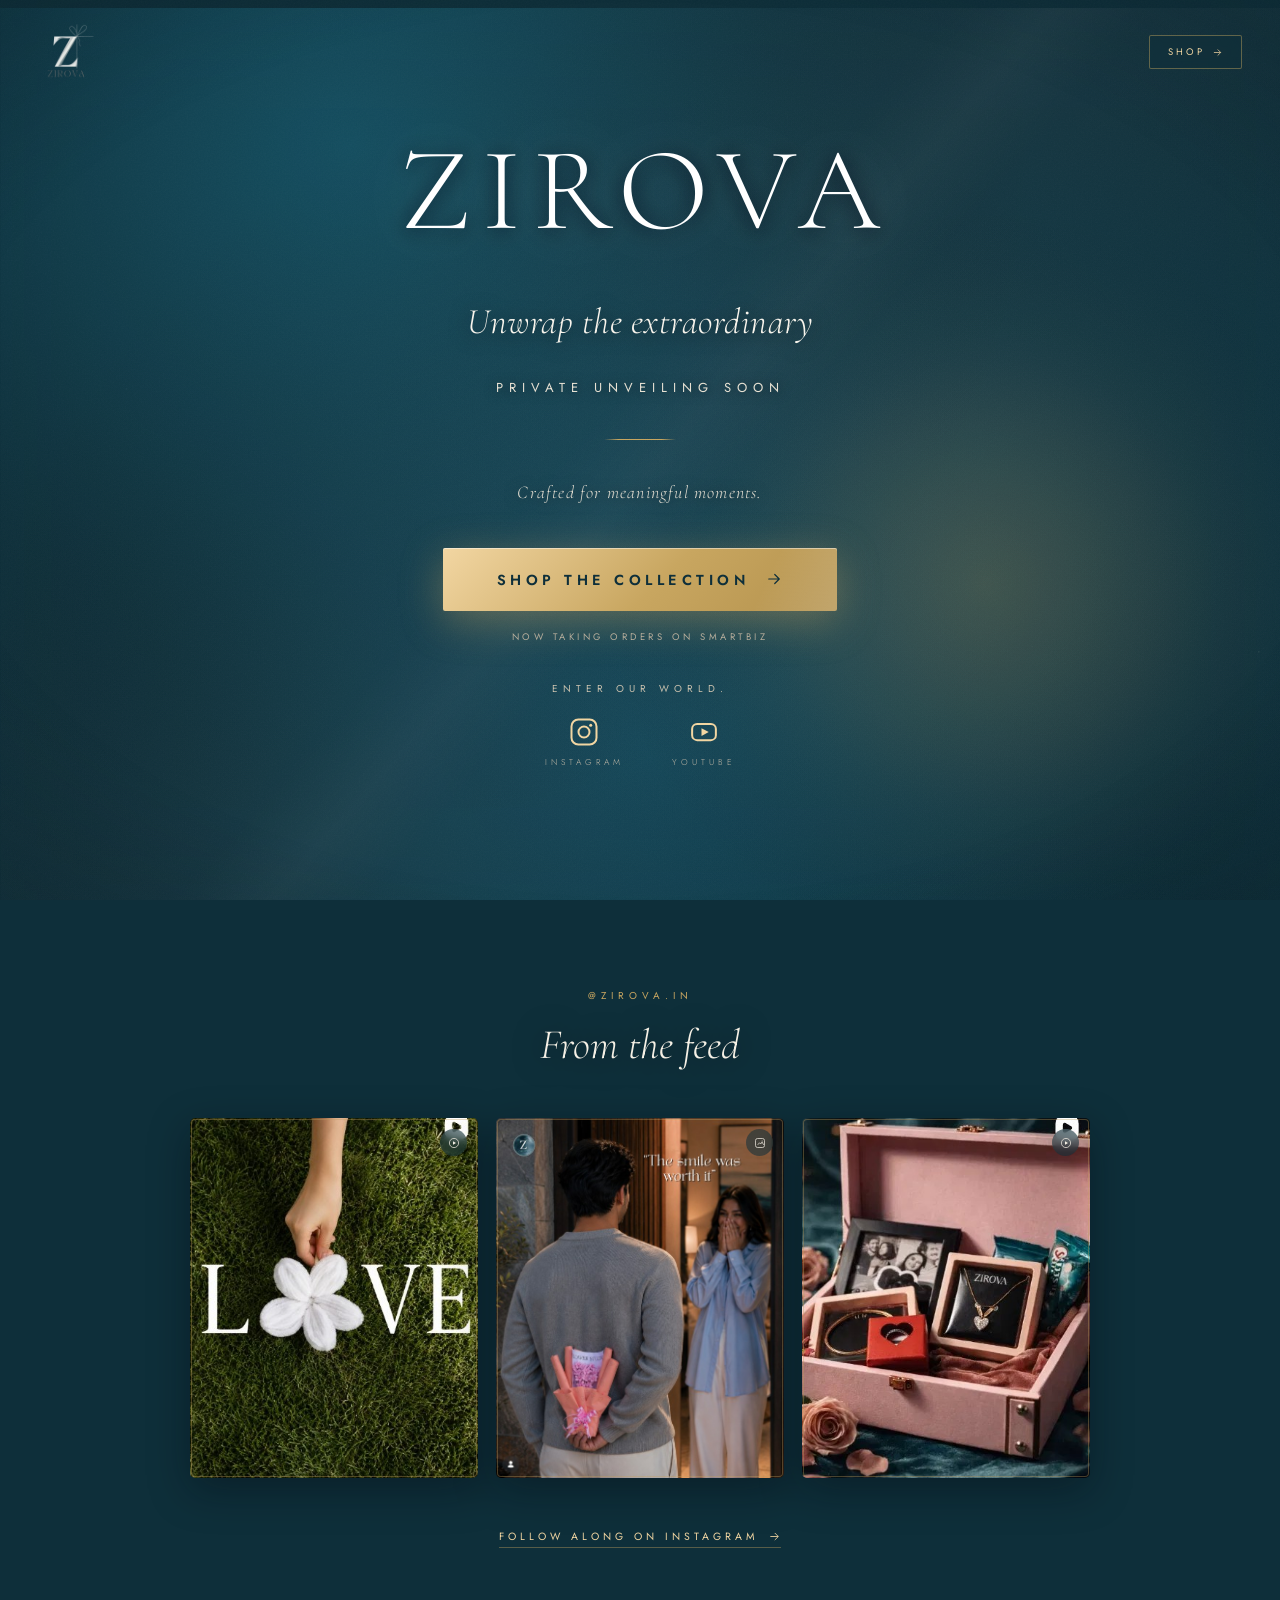
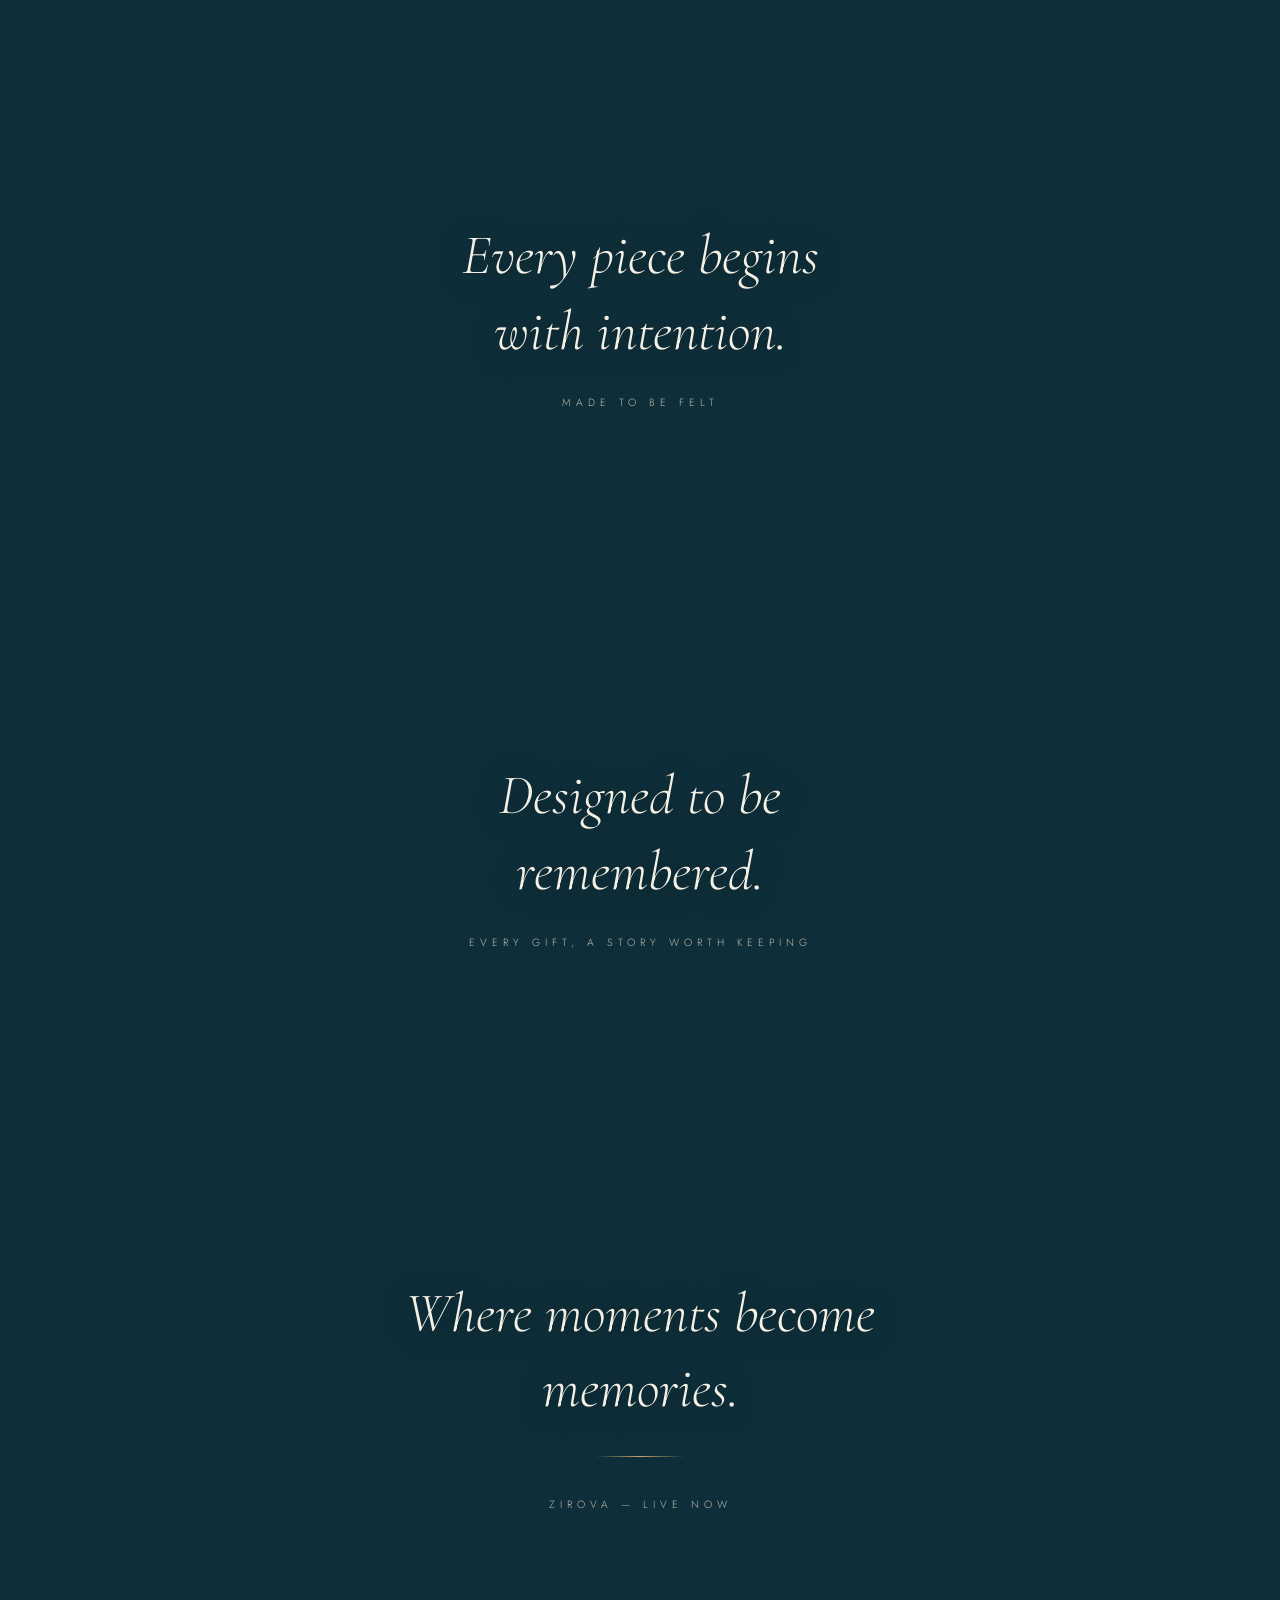
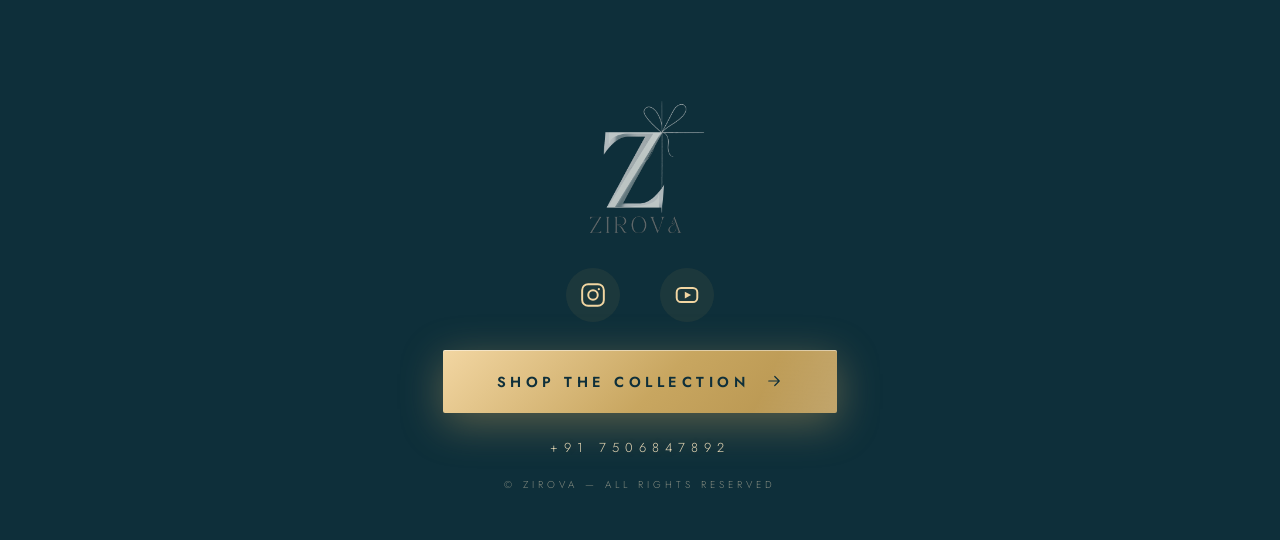
==== index.html @ 10b37bd7 "Update font links and shop CTA styles" ====
<!-- For the one who believed first. -->
<!DOCTYPE html>
<html lang="en">
<head>
  <meta charset="UTF-8"/>
  <meta name="viewport" content="width=device-width, initial-scale=1.0"/>
  <title>ZIROVA — Unwrap the extraordinary</title>
  <meta name="description" content="Private unveiling soon. Crafted for meaningful moments."/>

  <!-- SEO + Social Preview -->
  <meta property="og:title" content="ZIROVA — Unwrap the extraordinary">
  <meta property="og:description" content="Private unveiling soon. Crafted for meaningful moments.">
  <meta property="og:type" content="website">
  <meta property="og:url" content="https://zirova.in">
  <meta property="og:image" content="https://zirova.in/preview.jpg">

  <!-- Canonical -->
  <link rel="canonical" href="https://zirova.in">

  <!-- Favicon -->
  <link rel="icon" type="image/png" href="/favicon.png?v=2">
  <link rel="shortcut icon" href="/favicon.png?v=2">

  <!-- Theme color -->
  <meta name="theme-color" content="#0E2F3A">
  <meta name="apple-mobile-web-app-capable" content="yes">
  <meta name="apple-mobile-web-app-status-bar-style" content="black-translucent">

  <!-- Font preload -->
  <link rel="preload" href="https://fonts.googleapis.com/css2?family=Cormorant+Garamond:ital,wght@0,300;0,400;1,300;1,400&family=Jost:wght@300;400;600&display=swap" as="style">

  <link rel="preconnect" href="https://fonts.googleapis.com"/>
  <link rel="preconnect" href="https://fonts.gstatic.com" crossorigin/>
  <link href="https://fonts.googleapis.com/css2?family=Cormorant+Garamond:ital,wght@0,300;0,400;1,300;1,400&family=Jost:wght@300;400;600&display=swap" rel="stylesheet"/>
  <link href="https://fonts.googleapis.com/css2?family=Playfair+Display:wght@400;500&display=swap" rel="stylesheet">
  <style>
    *, *::before, *::after { box-sizing:border-box; margin:0; padding:0; }

    html {
      background:#0E2F3A;
    }

    html, body {
      width:100%; min-height:100%; overflow-x:hidden;
      background:#0E2F3A;
    }

    body {
      font-family:'Jost',system-ui,sans-serif;
      font-weight:300; color:#F0EBE0;
      -webkit-font-smoothing:antialiased;
    }

    #stage {
      position:fixed; inset:0; width:100%; height:100%; z-index:0;
    }

    #grain {
      position:fixed; inset:0; z-index:1; pointer-events:none;
      background-image:url("data:image/svg+xml,%3Csvg xmlns='http://www.w3.org/2000/svg' width='200' height='200'%3E%3Cfilter id='f'%3E%3CfeTurbulence type='fractalNoise' baseFrequency='0.68' numOctaves='4' stitchTiles='stitch'/%3E%3CfeColorMatrix type='saturate' values='0'/%3E%3C/filter%3E%3Crect width='200' height='200' filter='url(%23f)' opacity='0.035'/%3E%3C/svg%3E");
      background-size:200px 200px;
    }

    #vig {
      position:fixed; inset:0; z-index:2; pointer-events:none;
      background:radial-gradient(
        ellipse 100% 90% at 50% 50%,
        transparent 55%,
        rgba(4,10,18,0.18) 80%,
        rgba(3,8,16,0.28) 100%
      );
    }

    #dust { position:fixed; inset:0; z-index:3; pointer-events:none; }

    #cglow {
      position:fixed; width:420px; height:420px; border-radius:50%;
      background:radial-gradient(circle,rgba(180,148,88,0.14) 0%,transparent 65%);
      transform:translate(-50%,-50%); pointer-events:none;
      z-index:4; opacity:0; transition:opacity 800ms ease; will-change:left,top;
    }

    #egg-glow  { position:fixed;inset:0;z-index:7;pointer-events:none;opacity:0;background:radial-gradient(ellipse 60% 46% at 50% 38%,rgba(198,162,96,0.38) 0%,transparent 65%);transition:opacity 400ms ease; }
    #egg-sweep { position:fixed;inset:0;z-index:8;pointer-events:none;opacity:0;background:linear-gradient(108deg,transparent 8%,rgba(198,162,96,0.06) 32%,rgba(198,162,96,0.22) 50%,rgba(198,162,96,0.06) 68%,transparent 92%);background-size:240% 100%;background-position:-120% 0; }
    @keyframes eggSweep{0%{background-position:-120% 0;opacity:1;}85%{opacity:1;}100%{background-position:220% 0;opacity:0;}}
    #egg-sweep.go{animation:eggSweep 1500ms cubic-bezier(0.22,1,0.36,1) forwards;}

    .page { position:relative; z-index:10; display:flex; flex-direction:column; }

    .hero {
      width:100%; height:100vh;
      display:flex; flex-direction:column;
      align-items:center; justify-content:center;
      text-align:center; padding:4rem 2.5rem;
      position:relative;
    }

    .fi { opacity:0; transform:translateY(14px); }
    .fl { opacity:0; transform:scaleX(0.06); transform-origin:center; }
    @keyframes fi { to { opacity:1; transform:translateY(0); } }
    @keyframes fl { to { opacity:1; transform:scaleX(1); } }
    .fi.go { animation:fi 1100ms cubic-bezier(0.22,1,0.36,1) forwards; }
    .fl.go { animation:fl  900ms cubic-bezier(0.22,1,0.36,1) forwards; }
    @media(prefers-reduced-motion:reduce){
      .fi,.fl{animation:none!important;opacity:1!important;transform:none!important;}
      #dust,#cglow{display:none;}
    }

    .wm {
      font-family:'Cormorant Garamond',Georgia,serif;
      font-weight:300;
      font-size:clamp(58px,14vw,118px);
      letter-spacing:12px; text-indent:12px;
      text-transform:uppercase;
      color:#FFFFFF;
      line-height:1;
      margin-bottom:2.8rem;
      cursor:default;
      display:inline-block;
      text-shadow:
        0 0 80px rgba(255,255,255,0.25),
        0 2px 20px rgba(5,14,26,0.80);
      transition:letter-spacing 800ms cubic-bezier(0.22,1,0.36,1),
                 text-indent    800ms cubic-bezier(0.22,1,0.36,1),
                 text-shadow    800ms ease,
                 filter         800ms ease;
    }
    .wm:hover {
      letter-spacing:18px; text-indent:18px;
      text-shadow:
        0 0 100px rgba(198,162,96,0.35),
        0 0 50px rgba(255,255,255,0.20),
        0 2px 20px rgba(5,14,26,0.80);
      filter: drop-shadow(0 0 25px rgba(198,162,96,0.4));
    }
    .wm.egg {
      letter-spacing:24px!important; text-indent:24px!important;
      text-shadow:0 0 140px rgba(198,162,96,0.60),0 2px 20px rgba(5,14,26,0.80)!important;
    }

    .tagline {
      font-family:'Cormorant Garamond',Georgia,serif;
      font-weight:300; font-style:italic;
      font-size:clamp(22px,5.2vw,36px);
      color:#F8F4EC;
      text-shadow:0 2px 20px rgba(5,14,26,0.75);
      letter-spacing:0.5px; line-height:1.5;
      margin-bottom:1.8rem;
    }

    .status {
      font-family:'Jost',system-ui,sans-serif;
      font-size:clamp(10px,2vw,13px); font-weight:400;
      letter-spacing:6px; text-transform:uppercase;
      color:#E8E2D4;
      text-shadow:0 1px 12px rgba(5,14,26,0.70);
      margin-bottom:2.6rem;
    }

    .divider {
      width:72px; height:1px; border:none;
      background:linear-gradient(to right,transparent,#C8A660 20%,#C8A660 80%,transparent);
      margin:0 auto 2.6rem;
    }

    .hcopy {
      font-family:'Cormorant Garamond',Georgia,serif;
      font-style:italic; font-weight:300;
      font-size:clamp(15px,2.4vw,18px);
      color:#E2DDD1;
      text-shadow:0 1px 14px rgba(5,14,26,0.65);
      letter-spacing:1.2px; margin-bottom:2.8rem;
    }

    /* ===== SHOP CTA ===== */
    .shop-cta {
      position:relative;
      display:inline-flex;
      align-items:center;
      gap:16px;
      padding:21px 54px;
      margin-bottom:1.2rem;
      font-family:'Jost',system-ui,sans-serif;
      font-size:14.5px; font-weight:600;
      letter-spacing:4.5px; text-transform:uppercase;
      color:#0E2F3A;
      background:linear-gradient(135deg,#F2D6A2 0%,#C8A660 55%,#B4924D 100%);
      border-radius:2px;
      text-decoration:none;
      overflow:hidden;
      box-shadow:0 10px 42px rgba(198,162,96,0.42), 0 1px 0 rgba(255,255,255,0.45) inset;
      transition:transform 400ms cubic-bezier(0.22,1,0.36,1), box-shadow 400ms ease;
    }
    .shop-cta::before {
      content:'';
      position:absolute; inset:0;
      background:linear-gradient(115deg,transparent 20%,rgba(255,255,255,0.55) 50%,transparent 80%);
      background-size:220% 100%;
      background-position:150% 0;
      transition:background-position 900ms ease;
    }
    .shop-cta:hover {
      transform:translateY(-3px);
      box-shadow:0 14px 55px rgba(198,162,96,0.58), 0 1px 0 rgba(255,255,255,0.5) inset;
    }
    .shop-cta:hover::before { background-position:-50% 0; }
    .shop-cta:focus-visible { outline:1px solid #F2D6A2; outline-offset:6px; }
    .shop-cta span { position:relative; z-index:1; }
    .shop-cta svg { position:relative; z-index:1; width:18px; height:18px; }

    .shop-sub {
      font-family:'Jost',system-ui,sans-serif;
      font-size:9.5px; font-weight:400;
      letter-spacing:3.5px; text-transform:uppercase;
      color:#B7AE9C;
      margin-bottom:2.3rem;
    }

    .soc-wrap { display:flex; flex-direction:column; align-items:center; gap:1.3rem; }
    .soc-lbl  { font-family:'Jost',system-ui,sans-serif; font-size:10px; font-weight:400; letter-spacing:5px; text-transform:uppercase; color:#C8C0AE; }
    .soc-row  { display:flex; gap:3rem; align-items:center; }

    .soc-a {
      display:flex;
      flex-direction:column;
      align-items:center;
      gap:9px;
      color:#F2D6A2;
      text-decoration:none;
      opacity:1;
      transition:opacity 350ms ease,filter 350ms ease,transform 350ms cubic-bezier(0.22,1,0.36,1);
    }

    .soc-a svg {
      width:30px;
      height:30px;
      stroke-width:1.6;
    }

    .soc-a:hover {
      filter:drop-shadow(0 0 18px rgba(198,162,96,0.65));
      transform:translateY(-3px);
    }

    .soc-a:focus-visible { outline:1px solid rgba(200,166,96,0.60); outline-offset:8px; }
    .soc-n { font-family:'Jost',system-ui,sans-serif; font-size:8.5px; font-weight:300; letter-spacing:4px; text-transform:uppercase; color:#BDB6A6; }

    .cue { position:absolute; bottom:2rem; left:50%; transform:translateX(-50%); display:flex; flex-direction:column; align-items:center; gap:9px; opacity:0; transition:opacity 700ms ease; pointer-events:none; }
    .cue.show { opacity:1; }
    .cue-lbl  { font-family:'Jost',system-ui,sans-serif; font-size:10px; font-weight:400; letter-spacing:5px; text-transform:uppercase; color:#C8A660; }
    .cue-line { width:1px; height:36px; background:linear-gradient(to bottom,#C8A660,transparent); }
    .cue-arr  { opacity:0.9; }
    @keyframes lP{0%,100%{opacity:0.4;transform:scaleY(0.75);}50%{opacity:1;transform:scaleY(1);}}
    @keyframes aB{0%,100%{transform:translateY(0);opacity:0.6;}50%{transform:translateY(5px);opacity:1;}}
    .cue.show .cue-line{animation:lP 2.2s ease-in-out infinite;}
    .cue.show .cue-arr {animation:aB 1.9s ease-in-out infinite;}

    .sect { width:100%; min-height:60vh; display:flex; align-items:center; justify-content:center; padding:5rem 2.5rem; text-align:center; background:transparent; }
    .sect-in { max-width:580px; width:100%; }
    .sr { opacity:0; transform:translateY(22px); transition:opacity 1100ms cubic-bezier(0.22,1,0.36,1),transform 1100ms cubic-bezier(0.22,1,0.36,1); }
    .sr.on { opacity:1; transform:translateY(0); }
    @media(prefers-reduced-motion:reduce){.sr{opacity:1!important;transform:none!important;transition:none!important;}}

    .sh {
      font-family:'Cormorant Garamond',Georgia,serif;
      font-weight:300; font-style:italic;
      font-size:clamp(30px,6vw,56px);
      color:#F5F0E5;
      text-shadow:0 2px 30px rgba(5,14,26,0.70);
      line-height:1.35;
    }
    .ss { margin-top:1.6rem; font-family:'Jost',system-ui,sans-serif; font-size:10.5px; font-weight:300; letter-spacing:5px; text-transform:uppercase; color:#C2BAA8; }
    .sg { display:block; width:0; height:1px; background:linear-gradient(to right,transparent,#C8A660,transparent); margin:1.8rem auto 0; transition:width 1300ms cubic-bezier(0.22,1,0.36,1) 200ms; }
    .sr.on .sg { width:90px; }

    /* ===== FROM THE FEED ===== */
    .feed-sect { width:100%; padding:5.5rem 2rem 6rem; text-align:center; }
    .feed-eyebrow { font-family:'Jost',system-ui,sans-serif; font-size:10px; font-weight:400; letter-spacing:5px; text-transform:uppercase; color:#C8A660; margin-bottom:1rem; }
    .feed-h { font-family:'Cormorant Garamond',Georgia,serif; font-weight:300; font-style:italic; font-size:clamp(26px,4.6vw,42px); color:#F5F0E5; text-shadow:0 2px 30px rgba(5,14,26,0.70); margin-bottom:3rem; }

    .feed-grid {
      display:grid;
      grid-template-columns:repeat(3,1fr);
      gap:18px;
      max-width:900px;
      margin:0 auto 2.8rem;
    }
    .feed-card {
      position:relative;
      aspect-ratio:4/5;
      border-radius:5px;
      overflow:hidden;
      text-decoration:none;
      display:block;
      box-shadow:0 12px 40px rgba(4,10,18,0.40);
      transition:transform 450ms cubic-bezier(0.22,1,0.36,1), box-shadow 450ms ease;
    }
    .feed-card:hover { transform:translateY(-6px); box-shadow:0 18px 55px rgba(4,10,18,0.55); }
    .feed-card:focus-visible { outline:1px solid rgba(200,166,96,0.7); outline-offset:5px; }

    .feed-card img {
      position:absolute; inset:0;
      width:100%; height:100%;
      object-fit:cover;
      display:block;
      transition:transform 600ms cubic-bezier(0.22,1,0.36,1);
    }
    .feed-card:hover img { transform:scale(1.045); }

    .feed-card::before {
      content:'';
      position:absolute; inset:0;
      border:1px solid rgba(198,162,96,0);
      border-radius:5px;
      box-shadow:inset 0 0 0 1px rgba(198,162,96,0.35);
      pointer-events:none;
      z-index:2;
    }

    .feed-badge {
      position:absolute; top:11px; right:11px;
      width:27px; height:27px;
      display:flex; align-items:center; justify-content:center;
      background:rgba(14,47,58,0.55);
      backdrop-filter:blur(4px);
      border-radius:50%;
      color:#F5F0E5;
      z-index:2;
    }
    .feed-badge svg { width:12px; height:12px; }

    @media(max-width:640px){
      .feed-grid{ grid-template-columns:repeat(3,1fr); gap:9px; }
      .feed-badge{ width:20px; height:20px; top:7px; right:7px; }
      .feed-badge svg{ width:9px; height:9px; }
    }
    .feed-follow {
      display:inline-flex; align-items:center; gap:9px;
      font-family:'Jost',system-ui,sans-serif;
      font-size:10.5px; font-weight:400; letter-spacing:4px; text-transform:uppercase;
      color:#F2D6A2; text-decoration:none;
      padding-bottom:3px;
      border-bottom:1px solid rgba(198,162,96,0.4);
      transition:color 350ms ease, border-color 350ms ease;
    }
    .feed-follow:hover { color:#FFFFFF; border-color:#C8A660; }
    .feed-follow svg { width:13px; height:13px; }

    .bottom-social {
      display:flex;
      justify-content:center;
      gap:40px;
      margin-bottom:28px;
    }

    .bottom-social a {
      display:flex;
      align-items:center;
      justify-content:center;
      width:54px;
      height:54px;
      border-radius:50%;
      background:rgba(198,162,96,0.08);
      color:#F2D6A2;
      transition:all 400ms cubic-bezier(0.22,1,0.36,1);
    }

    .bottom-social svg {
      width:26px;
      height:26px;
      stroke:currentColor;
      stroke-width:1.8;
      fill:none;
    }

    .bottom-social a:hover {
      transform:translateY(-6px) scale(1.08);
      background:rgba(198,162,96,0.18);
      box-shadow:
        0 0 30px rgba(198,162,96,0.45),
        0 0 60px rgba(198,162,96,0.25);
    }

    .contact {
      font-family:'Jost',system-ui,sans-serif;
      font-size:13px;
      letter-spacing:6px;
      text-transform:uppercase;
      color:#F5E3BC;
      margin-bottom:20px;
      opacity:0.95;
      text-shadow:
        0 0 18px rgba(198,162,96,0.35);
    }

    .foot p:last-child {
      font-size:10px;
      letter-spacing:4px;
      text-transform:uppercase;
      color:rgba(230,215,185,0.55);
    }

    .foot {
      position:relative;
      z-index:10;
      text-align:center;
      padding:2rem 2rem 3rem;
    }

    /* ===== NAVBAR ===== */
    .navbar {
      position:fixed;
      top:0; left:0; right:0;
      z-index:20;
      display:flex;
      align-items:center;
      padding:1.4rem 2.4rem;
      pointer-events:none;
    }

    .nav-logo {
      height:60px;
      width:auto;
      opacity:0;
      border-radius:6px;
      transition:opacity 600ms ease, transform 400ms ease;
      pointer-events:all;
    }

    .nav-logo.show {
      opacity:0.92;
    }

    .nav-logo:hover {
      opacity:1;
      transform:scale(1.04);
    }

    .nav-shop {
      margin-left:auto;
      pointer-events:all;
      display:flex; align-items:center; gap:7px;
      padding:9px 18px;
      font-family:'Jost',system-ui,sans-serif;
      font-size:9.5px; font-weight:400;
      letter-spacing:3px; text-transform:uppercase;
      color:#F2D6A2;
      text-decoration:none;
      border:1px solid rgba(198,166,96,0.45);
      border-radius:2px;
      background:rgba(14,47,58,0.35);
      backdrop-filter:blur(6px);
      opacity:0;
      transition:opacity 600ms ease, background 350ms ease, border-color 350ms ease, transform 350ms ease;
    }
    .nav-shop.show { opacity:1; }
    .nav-shop:hover { background:rgba(198,162,96,0.16); border-color:#C8A660; color:#FFFFFF; transform:translateY(-1px); }
    .nav-shop svg { width:11px; height:11px; }

    /* ===== FOOTER LOGO ===== */
    .foot-logo {
      height:150px;
      width:auto;
      opacity:0.75;
      border-radius:6px;
      margin-bottom:22px;
      display:block;
      margin-left:auto;
      margin-right:auto;
    }

    @media(max-width:480px){
      .hero{padding:3.5rem 1.8rem;}
      .wm{letter-spacing:8px;text-indent:8px;font-size:clamp(48px,13vw,100px);}
      .status{letter-spacing:4px;}
      .sect{min-height:50vh;padding:4rem 1.8rem;}
      .shop-cta{padding:17px 34px; font-size:12px; letter-spacing:3px; gap:11px;}
      .shop-cta svg{width:15px; height:15px;}
    }
    @media(max-width:360px){ .wm{font-size:40px;} }
  </style>
</head>
<body>
  <canvas id="stage" aria-hidden="true"></canvas>
  <div    id="grain" aria-hidden="true"></div>
  <div    id="vig"   aria-hidden="true"></div>
  <canvas id="dust"  aria-hidden="true"></canvas>
  <div    id="cglow" aria-hidden="true"></div>
  <div    id="egg-glow"  aria-hidden="true"></div>
  <div    id="egg-sweep" aria-hidden="true"></div>

  <nav class="navbar" aria-label="Zirova">
    <img src="zirova_logo.png" alt="Zirova" class="nav-logo" id="navLogo"/>
    <a href="https://zirova.smartbiz.in/" class="nav-shop" id="navShop" target="_blank" rel="noopener noreferrer">
      <span>Shop</span>
      <svg viewBox="0 0 24 24" fill="none" aria-hidden="true"><path d="M5 12h13M13 6l6 6-6 6" stroke="currentColor" stroke-width="1.6" stroke-linecap="round" stroke-linejoin="round"/></svg>
    </a>
  </nav>

  <div class="page">
    <section class="hero" role="banner">
      <h1 class="wm fi" aria-label="ZIROVA">ZIROVA</h1>
      <p class="tagline fi">Unwrap the extraordinary</p>
      <p class="status fi">Private&nbsp;Unveiling&nbsp;Soon</p>
      <hr class="divider fl" aria-hidden="true"/>
      <p class="hcopy fi">Crafted for meaningful moments.</p>
      <a href="https://zirova.smartbiz.in/" class="shop-cta fi" target="_blank" rel="noopener noreferrer">
        <span>Shop the Collection</span>
        <svg viewBox="0 0 24 24" fill="none" aria-hidden="true">
          <path d="M5 12h13M13 6l6 6-6 6" stroke="currentColor" stroke-width="1.6" stroke-linecap="round" stroke-linejoin="round"/>
        </svg>
      </a>
      <p class="shop-sub fi">Now taking orders on SmartBiz</p>
      <div class="soc-wrap fi">
        <p class="soc-lbl">Enter our world.</p>
        <div class="soc-row">
          <a href="https://www.instagram.com/zirova.in/" class="soc-a" target="_blank" rel="noopener noreferrer" aria-label="Instagram">
            <svg viewBox="0 0 24 24" fill="none">
              <rect x="2" y="2" width="20" height="20" rx="5.5" stroke="currentColor"/>
              <circle cx="12" cy="12" r="4.4" stroke="currentColor"/>
              <circle cx="17.4" cy="6.6" r="1.2" fill="currentColor"/>
            </svg>
            <span class="soc-n">Instagram</span>
          </a>
          <a href="https://www.youtube.com/@Zirova_Official" class="soc-a" target="_blank" rel="noopener noreferrer" aria-label="YouTube">
            <svg viewBox="0 0 24 24" fill="none">
              <rect x="2.5" y="5.5" width="19" height="13" rx="4" stroke="currentColor"/>
              <polygon points="10,9 10,15.2 15.8,12" fill="currentColor"/>
            </svg>
            <span class="soc-n">YouTube</span>
          </a>
        </div>
      </div>
      <div class="cue" id="cue" aria-hidden="true">
        <span class="cue-lbl">Scroll</span>
        <div class="cue-line"></div>
        <svg class="cue-arr" width="14" height="8" viewBox="0 0 14 8" fill="none">
          <path d="M1 1L7 7L13 1" stroke="#C8A660" stroke-width="1.6" stroke-linecap="round" stroke-linejoin="round"/>
        </svg>
      </div>
    </section>

    <section class="feed-sect" aria-labelledby="feedHeading">
      <p class="feed-eyebrow sr" id="feedHeading">@zirova.in</p>
      <p class="feed-h sr">From the feed</p>
      <div class="feed-grid sr">
        <a class="feed-card" href="https://www.instagram.com/p/Dak6H3fKWEb/" target="_blank" rel="noopener noreferrer" aria-label="View reel on Instagram">
          <img src="[data-uri]" alt="A hand placing a white crochet flower on grass, forming the word LOVE" loading="lazy"/>
          <span class="feed-badge" aria-hidden="true">
            <svg viewBox="0 0 24 24" fill="none"><circle cx="12" cy="12" r="9.2" stroke="currentColor" stroke-width="1.4"/><polygon points="10,8.3 10,15.7 16,12" fill="currentColor" stroke="none"/></svg>
          </span>
        </a>
        <a class="feed-card" href="https://www.instagram.com/p/DY67GarCt4O/" target="_blank" rel="noopener noreferrer" aria-label="View post on Instagram">
          <img src="[data-uri]" alt="A man hiding a bouquet and a Zirova custom flower magazine behind his back while surprising someone" loading="lazy"/>
          <span class="feed-badge" aria-hidden="true">
            <svg viewBox="0 0 24 24" fill="none"><rect x="3" y="3" width="18" height="18" rx="4" stroke="currentColor" stroke-width="1.4"/><path d="M8 15l3-3.5L13.5 14 16 10l3 5" stroke="currentColor" stroke-width="1.4" stroke-linecap="round" stroke-linejoin="round"/><circle cx="16.2" cy="7.8" r="1" fill="currentColor"/></svg>
          </span>
        </a>
        <a class="feed-card" href="https://www.instagram.com/reel/DT-28MrDHEH/" target="_blank" rel="noopener noreferrer" aria-label="View reel on Instagram">
          <img src="[data-uri]" alt="An open Zirova keepsake box with a necklace, bracelet, ring, photo frame and treats" loading="lazy"/>
          <span class="feed-badge" aria-hidden="true">
            <svg viewBox="0 0 24 24" fill="none"><circle cx="12" cy="12" r="9.2" stroke="currentColor" stroke-width="1.4"/><polygon points="10,8.3 10,15.7 16,12" fill="currentColor" stroke="none"/></svg>
          </span>
        </a>
      </div>
      <a href="https://www.instagram.com/zirova.in/" class="feed-follow sr" target="_blank" rel="noopener noreferrer">
        <span>Follow along on Instagram</span>
        <svg viewBox="0 0 24 24" fill="none" aria-hidden="true"><path d="M5 12h13M13 6l6 6-6 6" stroke="currentColor" stroke-width="1.6" stroke-linecap="round" stroke-linejoin="round"/></svg>
      </a>
    </section>

    <section class="sect"><div class="sect-in"><div class="sr">
      <p class="sh">Every piece begins<br>with intention.</p>
      <p class="ss">Made to be felt</p>
    </div></div></section>

    <section class="sect"><div class="sect-in"><div class="sr">
      <p class="sh">Designed to be<br>remembered.</p>
      <p class="ss">Every gift, a story worth keeping</p>
    </div></div></section>

    <section class="sect"><div class="sect-in"><div class="sr">
      <p class="sh">Where moments become memories.</p>
      <span class="sg" aria-hidden="true"></span>
      <p class="ss" style="margin-top:2.5rem">ZIROVA — Live Now</p>
    </div></div></section>

    <footer class="foot" role="contentinfo">
      <img src="zirova_logo.png" alt="Zirova" class="foot-logo"/>
      <div class="bottom-social">
        <a href="https://www.instagram.com/zirova.in/" target="_blank" rel="noopener noreferrer" aria-label="Instagram">
          <svg viewBox="0 0 24 24">
            <rect x="2" y="2" width="20" height="20" rx="5.5"/>
            <circle cx="12" cy="12" r="4.4"/>
            <circle cx="17.4" cy="6.6" r="1" fill="currentColor" stroke="none"/>
          </svg>
        </a>
        <a href="https://www.youtube.com/@Zirova_Official" target="_blank" rel="noopener noreferrer" aria-label="YouTube">
          <svg viewBox="0 0 24 24">
            <rect x="2.5" y="5.5" width="19" height="13" rx="4"/>
            <polygon points="10,9 10,15.2 15.8,12" fill="currentColor" stroke="none"/>
          </svg>
        </a>
      </div>
      <a href="https://zirova.smartbiz.in/" class="shop-cta" target="_blank" rel="noopener noreferrer" style="margin-bottom:1.6rem;">
        <span>Shop the Collection</span>
        <svg viewBox="0 0 24 24" fill="none" aria-hidden="true">
          <path d="M5 12h13M13 6l6 6-6 6" stroke="currentColor" stroke-width="1.6" stroke-linecap="round" stroke-linejoin="round"/>
        </svg>
      </a>
      <p class="contact">+91 7506847892</p>
      <p>© ZIROVA — All rights reserved</p>
    </footer>
  </div>

  <script>
  (function(){
    'use strict';
    const reduced = window.matchMedia('(prefers-reduced-motion:reduce)').matches;
    const mobile  = innerWidth < 768 || 'ontouchstart' in window;
    const TAU = Math.PI * 2;
    const lerp = (a,b,t) => a+(b-a)*t;
    const sin = Math.sin, cos = Math.cos;

    const cv  = document.getElementById('stage');
    const ctx = cv.getContext('2d');
    let W, H, T = 0;
    const resize = ()=>{ W=cv.width=innerWidth; H=cv.height=innerHeight; };
    resize(); addEventListener('resize',resize,{passive:true});

    let mouseX = 0, mouseY = 0;
    window.addEventListener('mousemove', e => {
      mouseX = (e.clientX / W - 0.5) * 0.04;
      mouseY = (e.clientY / H - 0.5) * 0.04;
    });

    let camX = 0, camY = 0;

    const sweeps = [
      { ph: 0.0, sp: 0.000045, orbitX: 0.40, orbitY: 0.32, r: 0.60, R: 22, G: 102, B: 130, baseAlpha: 0.48 },
      { ph: 2.2, sp: 0.000032, orbitX: 0.34, orbitY: 0.28, r: 0.52, R: 18, G: 88, B: 115, baseAlpha: 0.42 },
      { ph: 4.0, sp: 0.000028, orbitX: 0.30, orbitY: 0.38, r: 0.55, R: 28, G: 118, B: 145, baseAlpha: 0.36 },
      { ph: 1.3, sp: 0.000040, orbitX: 0.28, orbitY: 0.22, r: 0.32, R: 198, G: 162, B: 96, baseAlpha: 0.22 }
    ];

    function tick(){
      T++;
      const drift = T * 0.0002;
      camX = Math.sin(drift) * 12;
      camY = Math.cos(drift * 0.7) * 8;
      ctx.save();
      ctx.translate(camX, camY);
      ctx.clearRect(0,0,W,H);
      ctx.fillStyle = '#0E2F3A';
      ctx.fillRect(0,0,W,H);
      sweeps.forEach(s => {
        const angle = T * s.sp + s.ph;
        const cx = (0.50 + sin(angle) * s.orbitX + mouseX) * W;
        const cy = (0.50 + cos(angle * 0.68) * s.orbitY + mouseY) * H;
        const r = s.r * Math.max(W, H) * (0.88 + 0.12 * sin(angle * 0.5));
        const pulse = 0.50 + 0.50 * sin(angle * 1.6 + s.ph * 0.3);
        const alpha = s.baseAlpha * (0.55 + 0.85 * pulse);
        ctx.save();
        ctx.globalAlpha = alpha;
        const g = ctx.createRadialGradient(cx, cy, 0, cx, cy, r);
        g.addColorStop(0,    `rgba(${s.R},${s.G},${s.B},1.0)`);
        g.addColorStop(0.28, `rgba(${s.R},${s.G},${s.B},0.65)`);
        g.addColorStop(0.58, `rgba(${s.R},${s.G},${s.B},0.22)`);
        g.addColorStop(1,    'transparent');
        ctx.fillStyle = g;
        ctx.fillRect(0, 0, W, H);
        ctx.restore();
      });
      ctx.save();
      ctx.globalAlpha = 0.05;
      ctx.fillStyle = "#000";
      ctx.filter = "blur(60px)";
      ctx.fillRect(0, 0, W, H);
      ctx.restore();
      ctx.filter = "none";
      const sweepAngle = T * 0.0006;
      const sweepX = (0.5 + Math.sin(sweepAngle) * 0.6) * W;
      const linear = ctx.createLinearGradient(sweepX - W * 0.4, 0, sweepX + W * 0.4, H);
      linear.addColorStop(0, "transparent");
      linear.addColorStop(0.45, "rgba(255,255,255,0.03)");
      linear.addColorStop(0.5, "rgba(255,255,255,0.06)");
      linear.addColorStop(0.55, "rgba(255,255,255,0.03)");
      linear.addColorStop(1, "transparent");
      ctx.fillStyle = linear;
      ctx.fillRect(0, 0, W, H);
      const pulseInterval = 5000;
      const pulseDuration = 1200;
      const now = performance.now();
      const pulsePhase = now % pulseInterval;
      if (pulsePhase < pulseDuration) {
        const progress = pulsePhase / pulseDuration;
        const opacity = Math.sin(progress * Math.PI) * 0.18;
        ctx.save();
        ctx.globalAlpha = opacity;
        const pulse = ctx.createRadialGradient(W/2, H/2, 0, W/2, H/2, Math.max(W,H)*0.7);
        pulse.addColorStop(0, "rgba(198,162,96,0.9)");
        pulse.addColorStop(1, "transparent");
        ctx.fillStyle = pulse;
        ctx.fillRect(0, 0, W, H);
        ctx.restore();
      }
      const flicker = 0.985 + Math.random() * 0.02;
      ctx.globalCompositeOperation = "overlay";
      ctx.globalAlpha = 0.03;
      ctx.fillStyle = `rgba(255,255,255,${1 - flicker})`;
      ctx.fillRect(0, 0, W, H);
      ctx.globalCompositeOperation = "source-over";
      ctx.globalAlpha = 1;
      ctx.restore();
      requestAnimationFrame(tick);
    }

    if(!reduced){ tick(); } else {
      const g = ctx.createLinearGradient(0,0,W||800,H||600);
      g.addColorStop(0,'#1A4A5A');
      g.addColorStop(0.5,'#236B82');
      g.addColorStop(1,'#2E8BA5');
      ctx.fillStyle=g; ctx.fillRect(0,0,W||1920,H||1080);
    }

    (function(){
      const dv = document.getElementById('dust');
      if(!dv||reduced){if(dv)dv.style.display='none';return;}
      const dc = dv.getContext('2d');
      let dW, dH;
      const dr = ()=>{ dW=dv.width=innerWidth; dH=dv.height=innerHeight; };
      dr(); addEventListener('resize',dr,{passive:true});
      const N = mobile ? 8 : 22;
      const pts = Array.from({length:N}, ()=>({
        x: Math.random()*innerWidth,
        y: Math.random()*innerHeight,
        r: Math.random()*0.9+0.2,
        vy: Math.random()*0.20+0.06,
        vx: (Math.random()-0.5)*0.10,
        a: Math.random()*0.06+0.02,
        ap: Math.random()*TAU,
        as: Math.random()*0.006+0.002
      }));
      (function dp(){
        dc.clearRect(0,0,dW,dH);
        pts.forEach(p=>{
          p.ap += p.as;
          const a = p.a*(0.45+0.55*sin(p.ap));
          dc.beginPath(); dc.arc(p.x,p.y,p.r,0,TAU);
          dc.fillStyle=`rgba(240,236,224,${a.toFixed(3)})`; dc.fill();
          p.y-=p.vy; p.x+=p.vx;
          if(p.y<-4){p.y=dH+4;p.x=Math.random()*dW;}
          if(p.x<-4||p.x>dW+4) p.x=Math.random()*dW;
        });
        requestAnimationFrame(dp);
      })();
    })();

    if(!mobile&&!reduced){
      const el=document.getElementById('cglow');
      let mx=0,my=0,lx=0,ly=0,on=false;
      document.addEventListener('mousemove',e=>{
        mx=e.clientX;my=e.clientY;
        if(!on){on=true;el.style.opacity='1';}
      });
      document.addEventListener('mouseleave',()=>{on=false;el.style.opacity='0';});
      (function loop(){
        lx=lerp(lx,mx,0.07); ly=lerp(ly,my,0.07);
        el.style.left=lx+'px'; el.style.top=ly+'px';
        requestAnimationFrame(loop);
      })();
    }

    if(!reduced){
      const ups = [...document.querySelectorAll('.fi')];
      const ln  = document.querySelector('.fl');
      const d   = [80,270,450,600,760,940,1110,1260];
      ups.forEach((el,i)=>setTimeout(()=>el.classList.add('go'), d[i]??1000));
      if(ln) setTimeout(()=>ln.classList.add('go'), d[3]);
      setTimeout(()=>{ const c=document.getElementById('cue'); if(c)c.classList.add('show'); }, 2400);
    }

    document.querySelectorAll('.sr').forEach(el=>{
      if(reduced){el.classList.add('on');return;}
      new IntersectionObserver(en=>{
        en.forEach(e=>{if(e.isIntersecting) e.target.classList.add('on');});
      },{threshold:0.16}).observe(el);
    });
    let ch=false;
    addEventListener('scroll',()=>{
      if(!ch&&scrollY>80){
        ch=true;
        const c=document.getElementById('cue');
        if(c){c.style.transition='opacity 500ms ease';c.style.opacity='0';}
      }
    },{passive:true});

    // Fade in nav logo after hero loads
    setTimeout(()=>{
      const nl = document.getElementById('navLogo');
      if(nl) nl.classList.add('show');
      const ns = document.getElementById('navShop');
      if(ns) ns.classList.add('show');
    }, 1200);

    const seq=['z','i','r','o','v','a'];
    let idx=0,tmr=null;
    const eg=document.getElementById('egg-glow');
    const es=document.getElementById('egg-sweep');
    const wm=document.querySelector('.wm');
    document.addEventListener('keydown',e=>{
      const k=e.key.toLowerCase();
      if(k===seq[idx]){
        idx++; clearTimeout(tmr);
        tmr=setTimeout(()=>idx=0,2800);
        if(idx===seq.length){idx=0;fire();}
      } else { idx=k===seq[0]?1:0; clearTimeout(tmr); }
    });
    function fire(){
      if(reduced)return;
      if(eg){eg.style.opacity='1';setTimeout(()=>eg.style.opacity='0',1500);}
      if(wm){wm.classList.add('egg');setTimeout(()=>wm.classList.remove('egg'),1600);}
      if(es){es.classList.remove('go');void es.offsetWidth;es.classList.add('go');setTimeout(()=>es.classList.remove('go'),1700);}
    }
  })();
  </script>
</body>
</html>
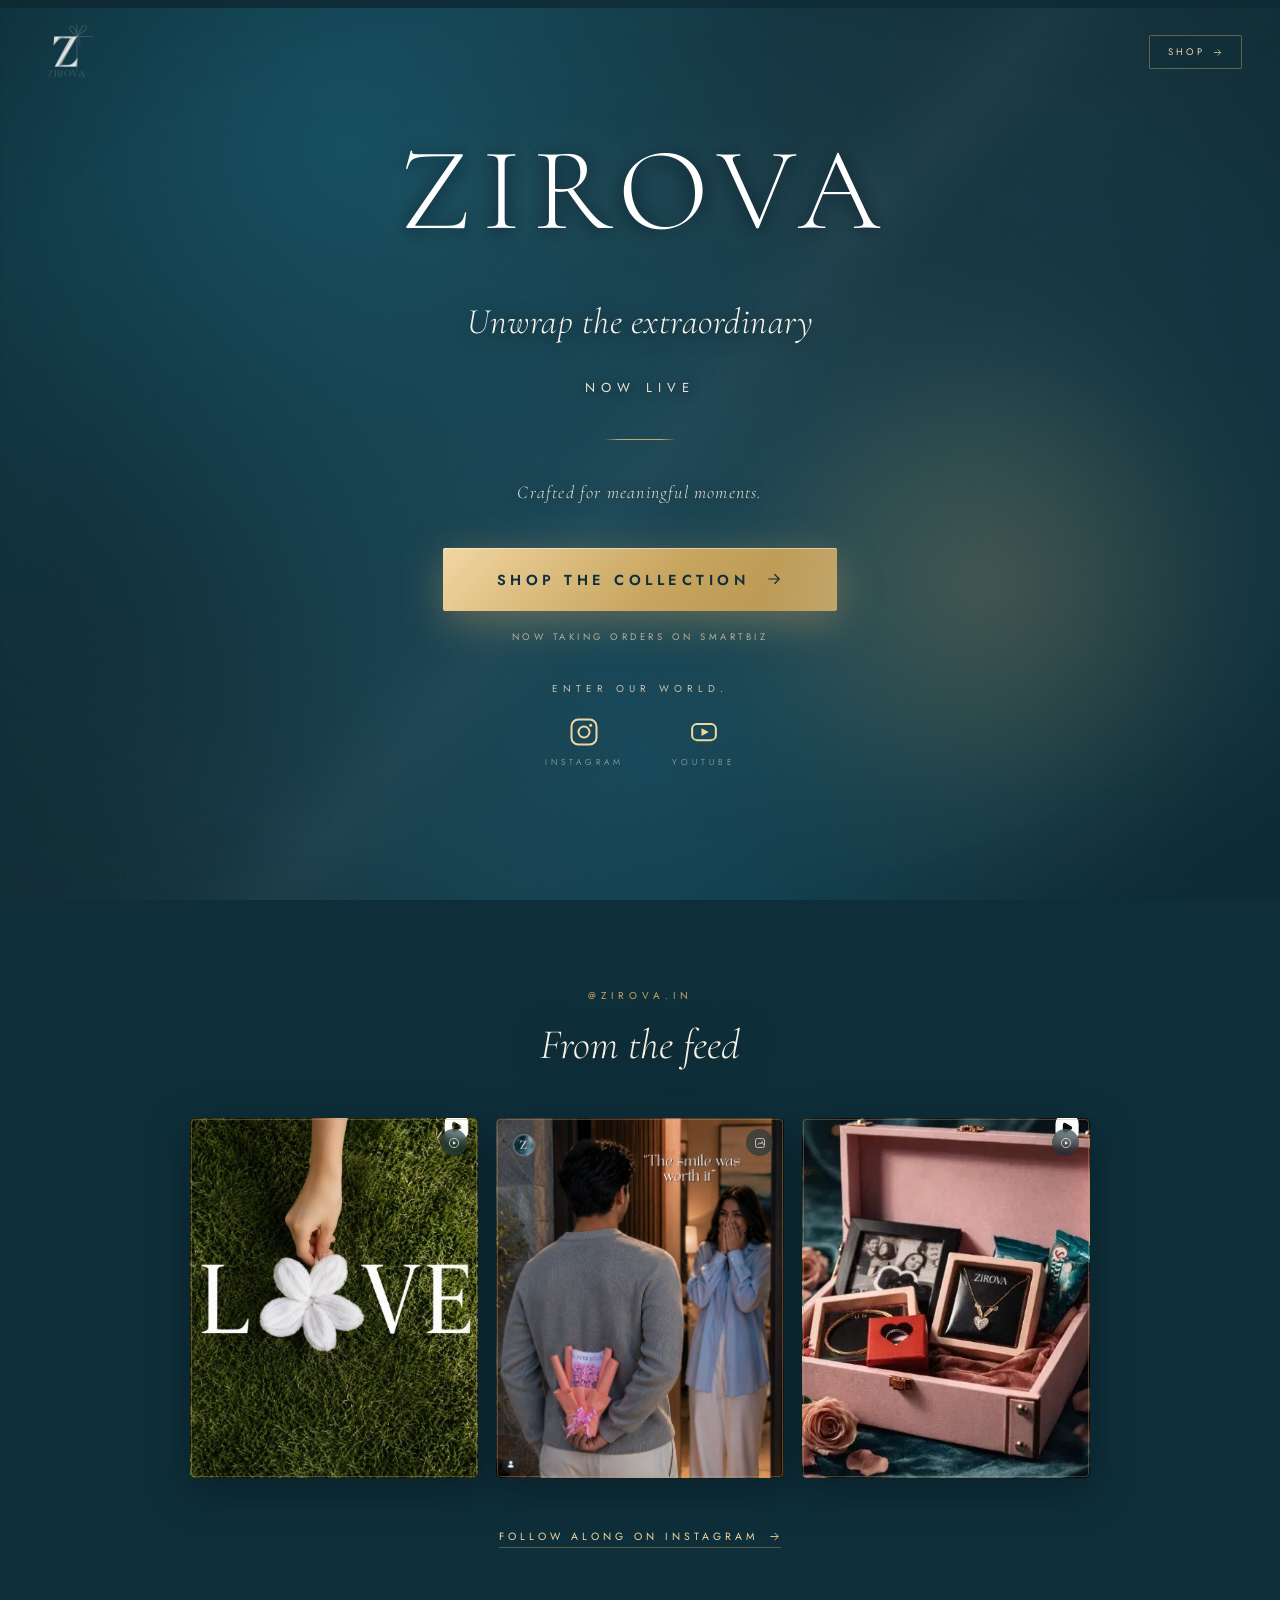
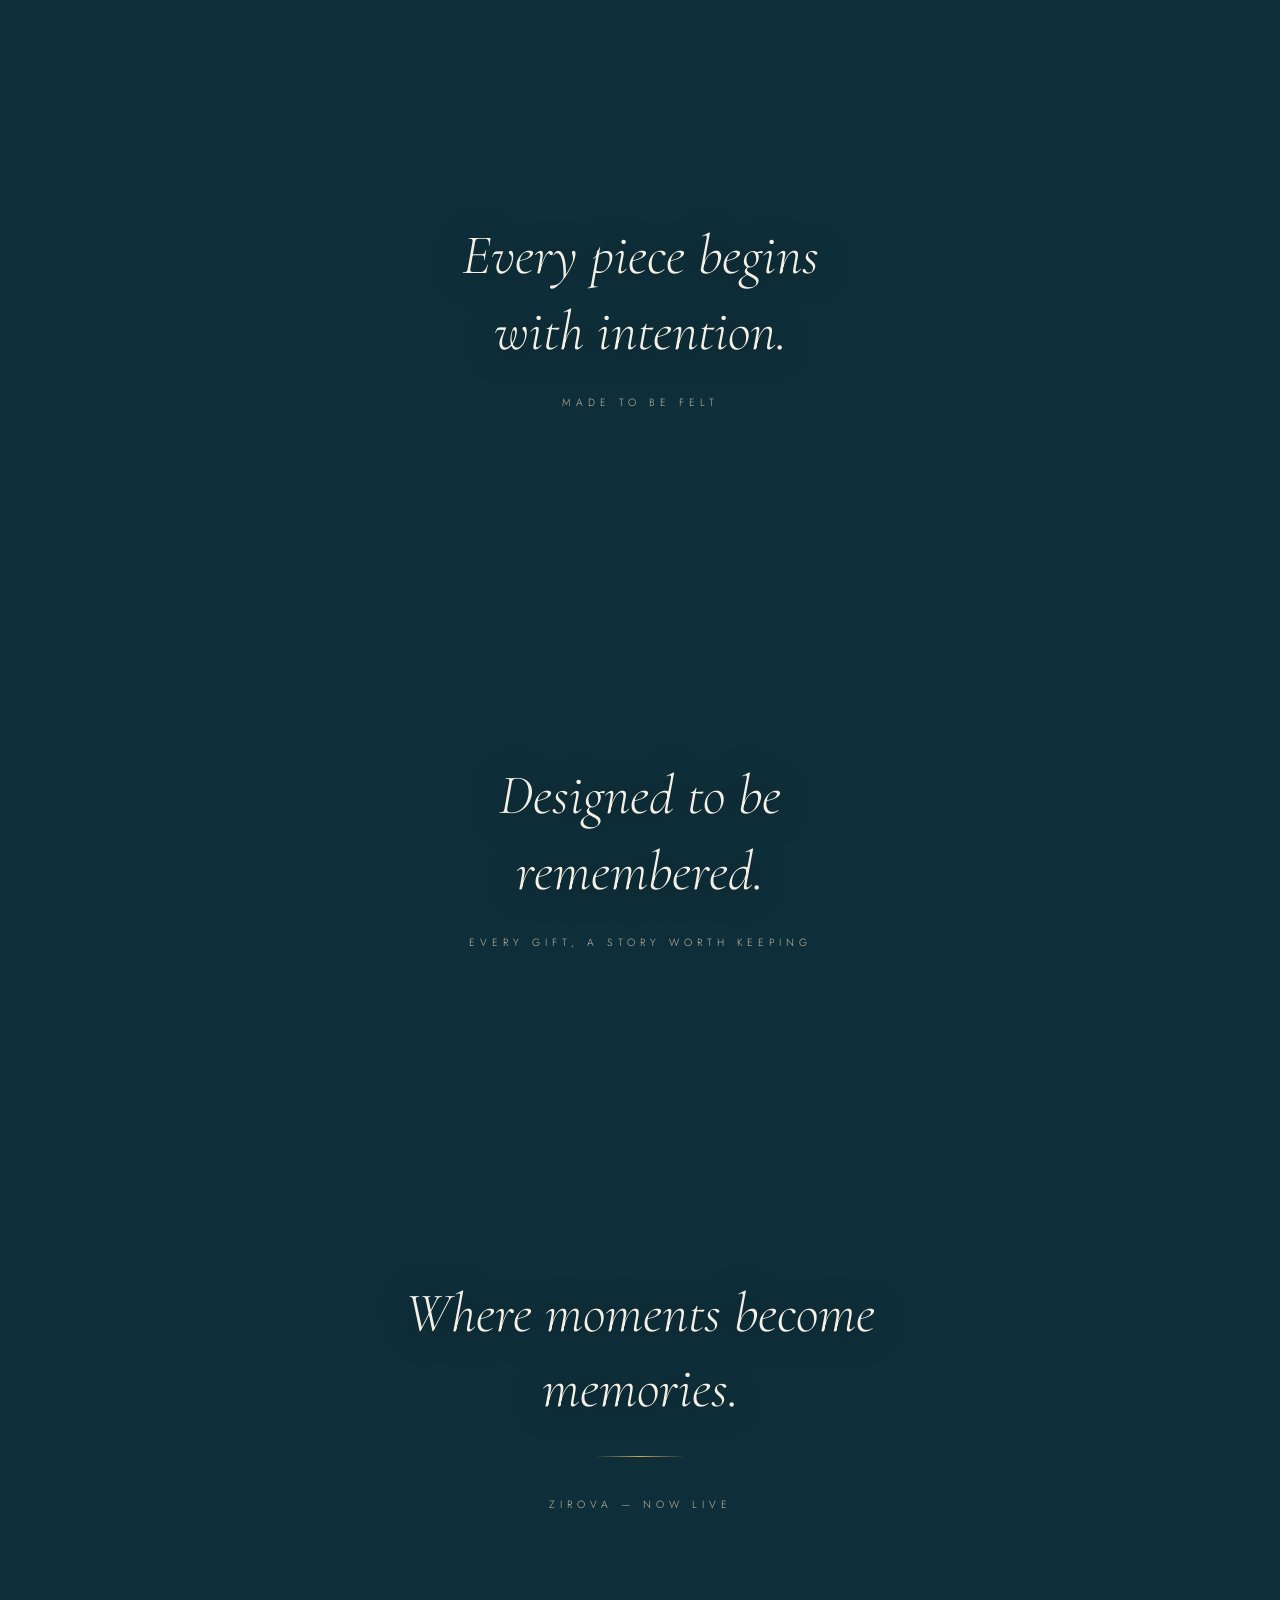
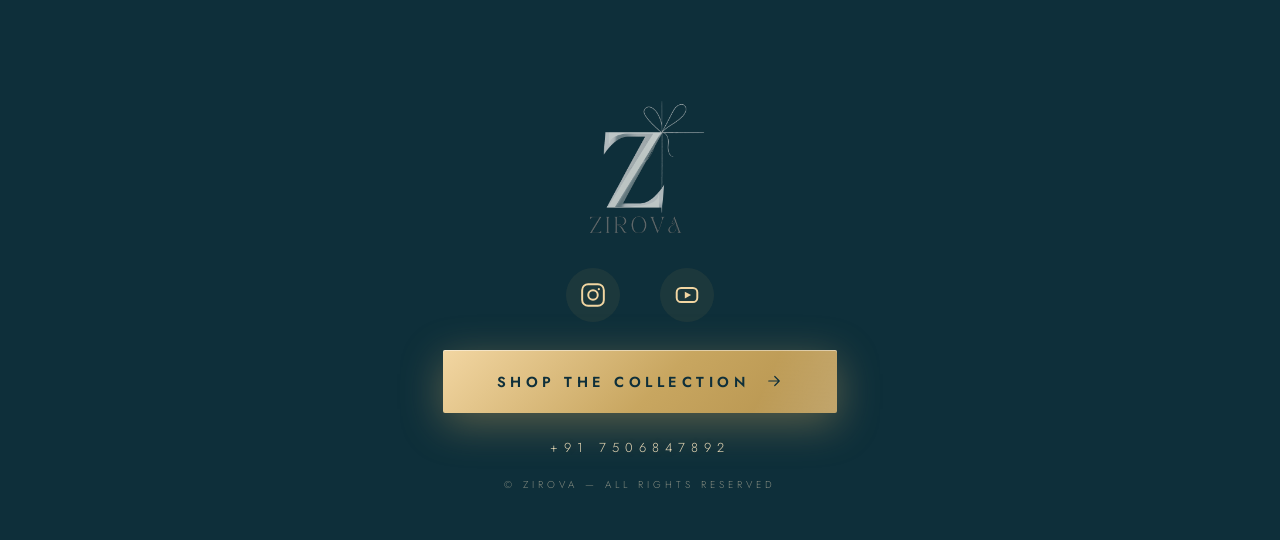
==== commit 37e8d627: "Update index.html" ====
--- a/index.html
+++ b/index.html
@@ -5,11 +5,11 @@
   <meta charset="UTF-8"/>
   <meta name="viewport" content="width=device-width, initial-scale=1.0"/>
   <title>ZIROVA — Unwrap the extraordinary</title>
-  <meta name="description" content="Private unveiling soon. Crafted for meaningful moments."/>
+  <meta name="description" content="Now live. Crafted for meaningful moments."/>
 
   <!-- SEO + Social Preview -->
   <meta property="og:title" content="ZIROVA — Unwrap the extraordinary">
-  <meta property="og:description" content="Private unveiling soon. Crafted for meaningful moments.">
+  <meta property="og:description" content="Now live. Crafted for meaningful moments.">
   <meta property="og:type" content="website">
   <meta property="og:url" content="https://zirova.in">
   <meta property="og:image" content="https://zirova.in/preview.jpg">
@@ -501,7 +501,7 @@
     <section class="hero" role="banner">
       <h1 class="wm fi" aria-label="ZIROVA">ZIROVA</h1>
       <p class="tagline fi">Unwrap the extraordinary</p>
-      <p class="status fi">Private&nbsp;Unveiling&nbsp;Soon</p>
+      <p class="status fi">Now&nbsp;Live</p>
       <hr class="divider fl" aria-hidden="true"/>
       <p class="hcopy fi">Crafted for meaningful moments.</p>
       <a href="https://zirova.smartbiz.in/" class="shop-cta fi" target="_blank" rel="noopener noreferrer">
@@ -582,7 +582,7 @@
     <section class="sect"><div class="sect-in"><div class="sr">
       <p class="sh">Where moments become memories.</p>
       <span class="sg" aria-hidden="true"></span>
-      <p class="ss" style="margin-top:2.5rem">ZIROVA — Live Now</p>
+      <p class="ss" style="margin-top:2.5rem">ZIROVA — Now live</p>
     </div></div></section>
 
     <footer class="foot" role="contentinfo">
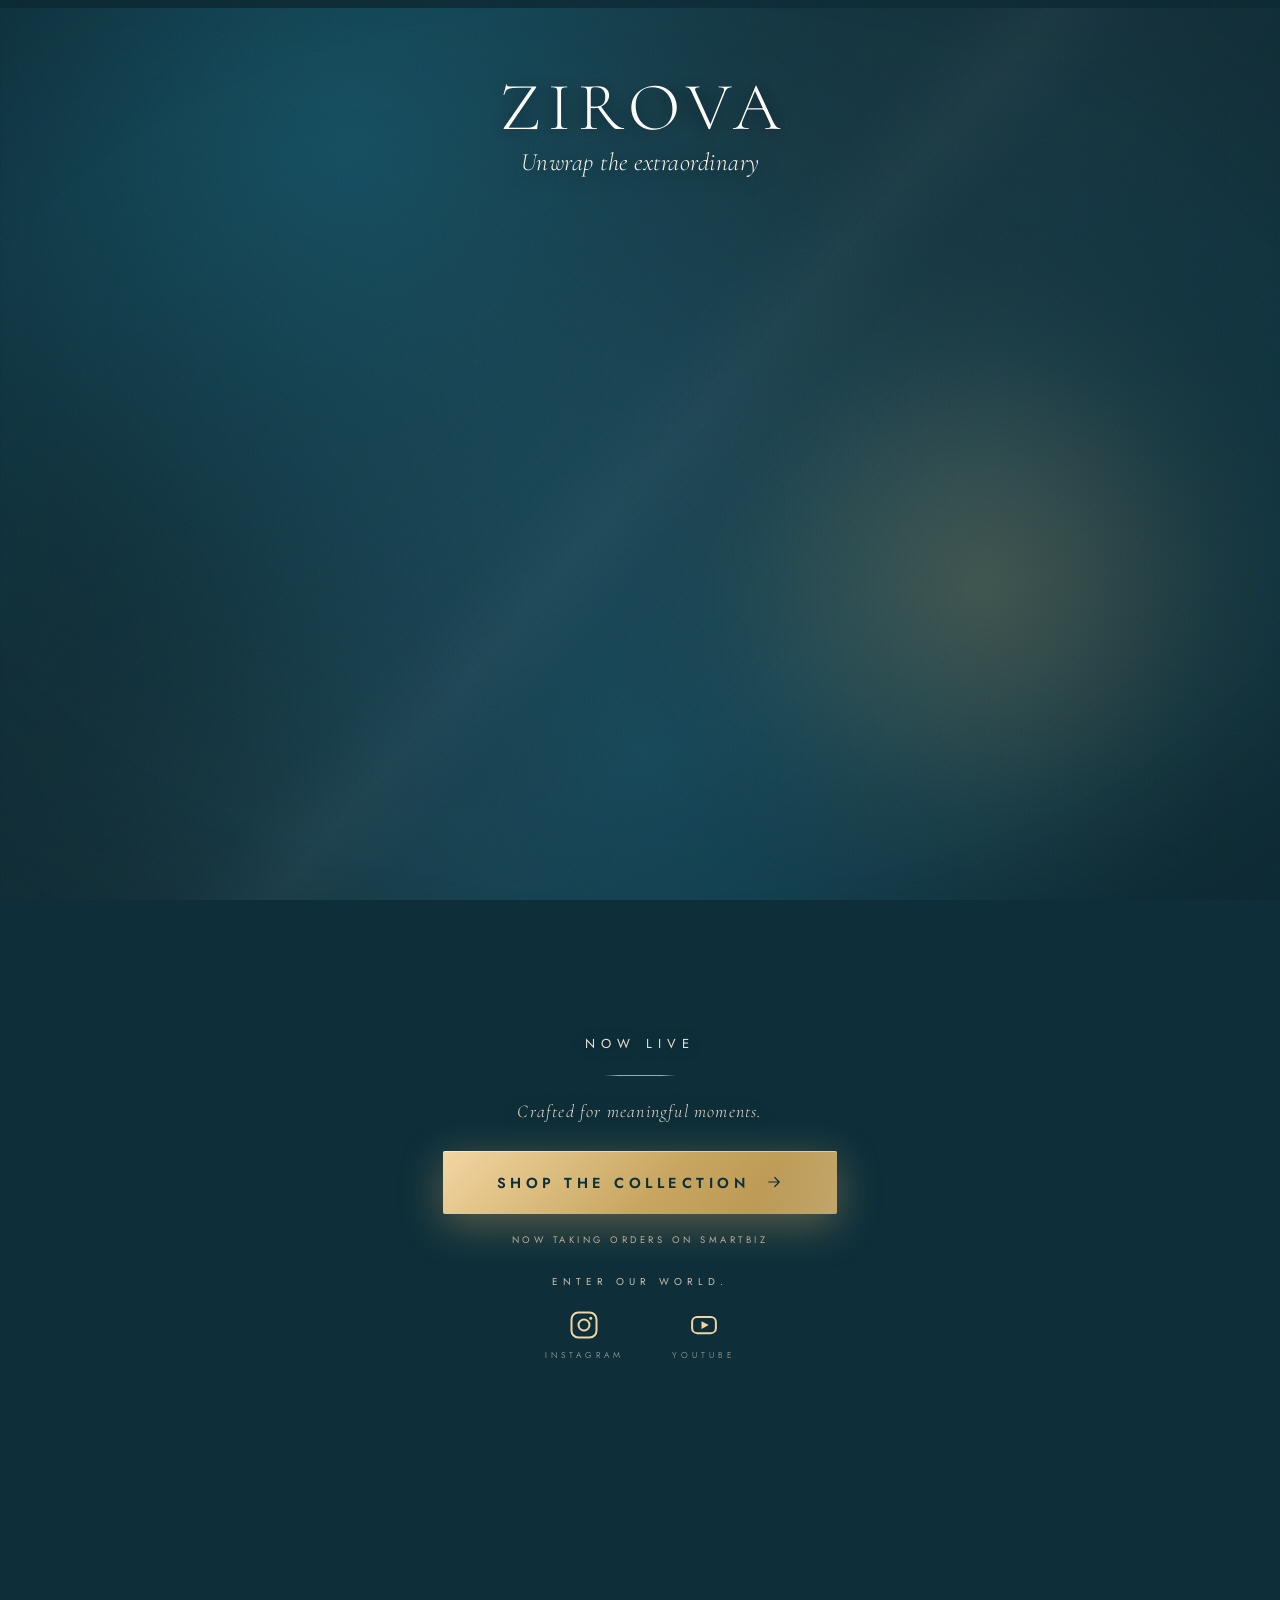
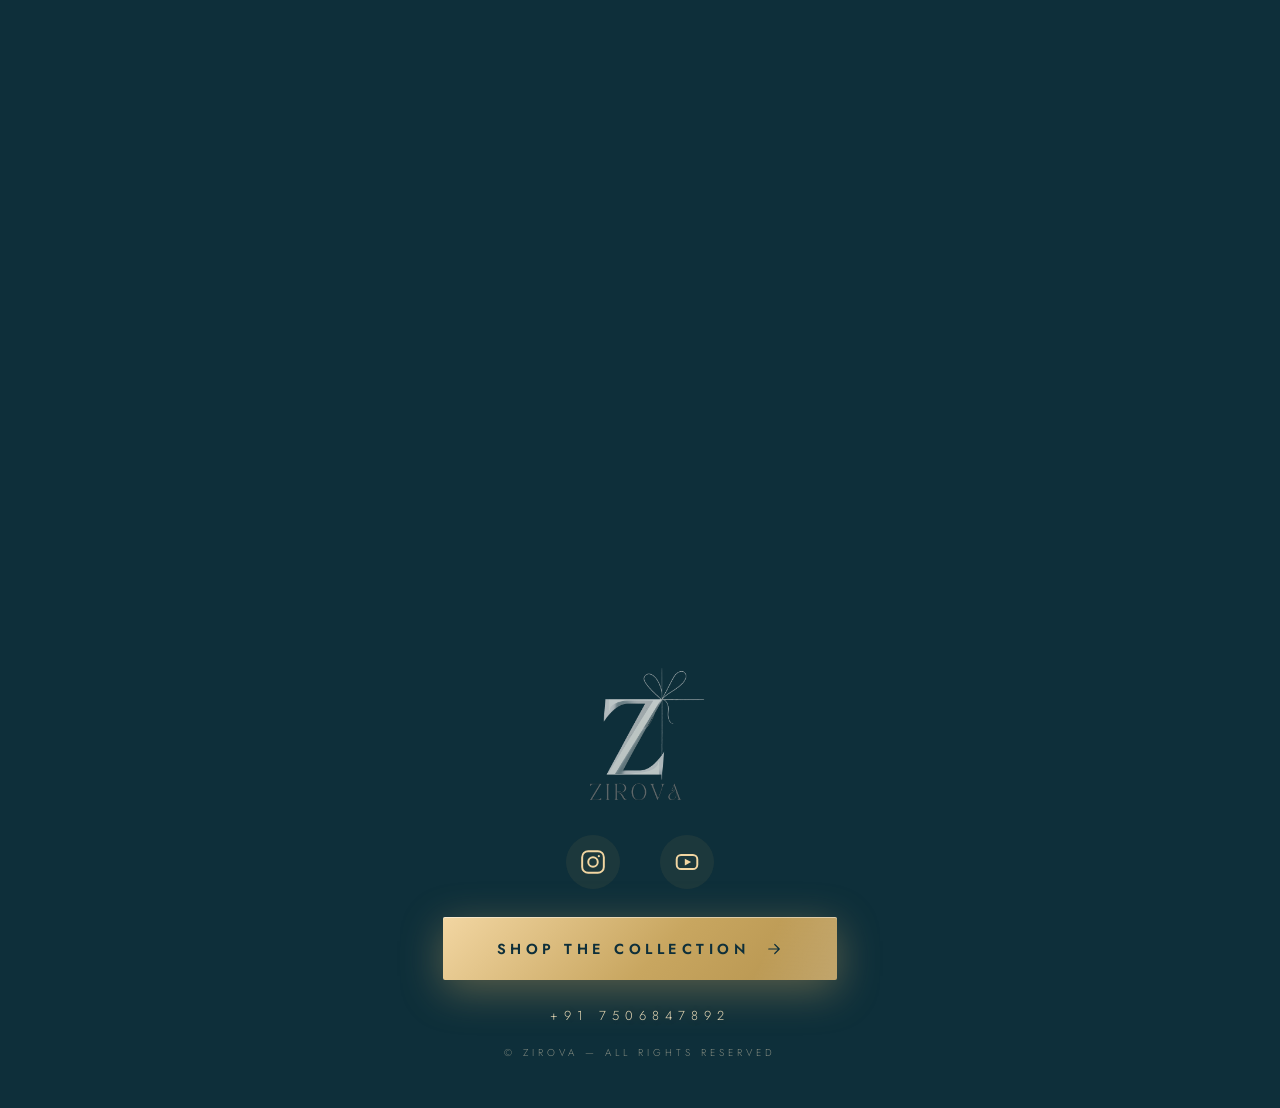
==== commit 73de4673: "Update index.html" ====
--- a/index.html
+++ b/index.html
@@ -346,6 +346,96 @@
     .feed-follow:hover { color:#FFFFFF; border-color:#C8A660; }
     .feed-follow svg { width:13px; height:13px; }
 
+    /* ===== RAKSHA BANDHAN ===== */
+    .rb-sect { width:100%; padding:5.5rem 2rem 6rem; text-align:center; }
+    .rb-eyebrow { font-family:'Jost',system-ui,sans-serif; font-size:10px; font-weight:400; letter-spacing:5px; text-transform:uppercase; color:#C8A660; margin-bottom:1rem; }
+    .rb-h { font-family:'Cormorant Garamond',Georgia,serif; font-weight:300; font-style:italic; font-size:clamp(26px,4.6vw,44px); color:#F5F0E5; text-shadow:0 2px 30px rgba(5,14,26,0.70); margin-bottom:1.8rem; }
+
+    .rb-count {
+      display:flex; align-items:center; justify-content:center;
+      gap:clamp(10px,2.2vw,20px);
+      margin-bottom:2rem;
+    }
+    .rb-unit { display:flex; flex-direction:column; align-items:center; gap:9px; }
+    .rb-box {
+      position:relative;
+      display:flex; align-items:center; justify-content:center;
+      width:clamp(52px,8vw,72px);
+      height:clamp(52px,8vw,72px);
+      border-radius:4px;
+      background:linear-gradient(180deg,rgba(242,214,162,0.07),rgba(198,162,96,0.02));
+      border:1px solid rgba(198,162,96,0.32);
+      box-shadow:0 8px 26px rgba(4,10,18,0.35), inset 0 1px 0 rgba(255,255,255,0.05);
+      overflow:hidden;
+    }
+    .rb-box::before {
+      content:'';
+      position:absolute; inset:0;
+      background:linear-gradient(115deg,transparent 30%,rgba(255,255,255,0.10) 50%,transparent 70%);
+      background-size:220% 100%;
+      background-position:150% 0;
+    }
+    .rb-box.tick::before { animation:rbSheen 700ms ease; }
+    @keyframes rbSheen { to{ background-position:-50% 0; } }
+    .rb-num {
+      font-family:'Jost',system-ui,sans-serif;
+      font-weight:600;
+      font-size:clamp(20px,3.6vw,30px);
+      letter-spacing:0.5px;
+      color:#F2D6A2;
+      text-shadow:0 2px 18px rgba(198,162,96,0.5);
+      font-variant-numeric:tabular-nums;
+      position:relative; z-index:1;
+    }
+    .rb-unit-lbl { font-family:'Jost',system-ui,sans-serif; font-size:8.5px; font-weight:400; letter-spacing:2.6px; text-transform:uppercase; color:#B7AE9C; }
+    .rb-colon { font-family:'Jost',system-ui,sans-serif; font-size:clamp(16px,2.6vw,22px); color:rgba(198,162,96,0.5); margin-top:-18px; align-self:center; }
+    .rb-count-tag {
+      font-family:'Jost',system-ui,sans-serif; font-size:9.5px; font-weight:400;
+      letter-spacing:3.5px; text-transform:uppercase; color:#8FA8AE;
+      margin-bottom:1.1rem;
+    }
+    .rb-count-tag em { font-style:normal; color:#C8A660; }
+    @media(max-width:480px){
+      .rb-colon{ margin-top:-14px; }
+    }
+
+    .rb-copy { font-family:'Cormorant Garamond',Georgia,serif; font-style:italic; font-weight:300; font-size:clamp(14px,2.2vw,17px); color:#E2DDD1; text-shadow:0 1px 14px rgba(5,14,26,0.65); letter-spacing:0.6px; margin-bottom:2.8rem; }
+
+    .rb-grid {
+      display:grid;
+      grid-template-columns:repeat(3,1fr);
+      gap:16px;
+      max-width:820px;
+      margin:0 auto 2.8rem;
+    }
+    .rb-card {
+      position:relative;
+      aspect-ratio:9/16;
+      border-radius:6px;
+      overflow:hidden;
+      display:block;
+      box-shadow:0 12px 40px rgba(4,10,18,0.40);
+      transition:transform 450ms cubic-bezier(0.22,1,0.36,1), box-shadow 450ms ease;
+    }
+    .rb-card:hover { transform:translateY(-6px); box-shadow:0 18px 55px rgba(4,10,18,0.55); }
+    .rb-card img {
+      position:absolute; inset:0;
+      width:100%; height:100%;
+      object-fit:cover;
+      display:block;
+    }
+    .rb-card::before {
+      content:'';
+      position:absolute; inset:0;
+      border-radius:6px;
+      box-shadow:inset 0 0 0 1px rgba(198,162,96,0.35);
+      pointer-events:none;
+      z-index:2;
+    }
+    @media(max-width:640px){
+      .rb-grid{ gap:9px; }
+    }
+
     .bottom-social {
       display:flex;
       justify-content:center;
@@ -478,6 +568,62 @@
       .shop-cta svg{width:15px; height:15px;}
     }
     @media(max-width:360px){ .wm{font-size:40px;} }
+    /* ===== OPENING: ZIROVA + RAKSHA BANDHAN ===== */
+    /* The brand introduction and the campaign intentionally share the first screen. */
+    .hero.opening-hero {
+      height:auto;
+      min-height:18vh;
+      justify-content:flex-end;
+      padding:4.6rem 1.5rem .25rem;
+    }
+    .opening-hero .wm {
+      font-size:clamp(36px,7vw,68px);
+      letter-spacing:8px;
+      text-indent:8px;
+      margin-bottom:.15rem;
+    }
+    .opening-hero .tagline { font-size:clamp(17px,2.8vw,25px); margin-bottom:.25rem; }
+    .opening-hero .cue { display:none; }
+    .rb-sect.opening-raksha {
+      min-height:82vh;
+      padding:.25rem 1.5rem 1.1rem;
+      display:flex;
+      flex-direction:column;
+      justify-content:center;
+    }
+    .opening-raksha .rb-eyebrow { margin-bottom:.35rem; }
+    .opening-raksha .rb-h { font-size:clamp(25px,4.2vw,38px); margin-bottom:.7rem; }
+    .opening-raksha .rb-count-tag { margin-bottom:.55rem; }
+    .opening-raksha .rb-count { margin-bottom:.7rem; }
+    .opening-raksha .rb-copy { margin-bottom:.9rem; }
+    .opening-raksha .rb-grid {
+      width:min(100%,620px);
+      margin:0 auto .9rem;
+      gap:clamp(7px,1.5vw,14px);
+    }
+    .opening-raksha .rb-card { aspect-ratio:auto; height:min(31vh,310px); }
+    .opening-raksha .shop-cta {
+      width:auto;
+      align-self:center;
+      margin-bottom:0;
+      padding:16px 38px;
+      font-size:12px;
+    }
+    .now-live { min-height:60vh; }
+    .now-live .sect-in { display:flex; flex-direction:column; align-items:center; }
+    .now-live .status { margin-bottom:1.4rem; }
+    .now-live .divider { margin-bottom:1.5rem; }
+    .now-live .hcopy { margin-bottom:1.8rem; }
+    .now-live .shop-sub { margin-bottom:1.7rem; }
+    @media(max-width:640px){
+      .hero.opening-hero { min-height:15vh; padding-top:4rem; }
+      .opening-hero .wm { font-size:clamp(31px,10vw,48px); letter-spacing:6px; text-indent:6px; }
+      .opening-raksha { min-height:85vh; }
+      .opening-raksha .rb-h { font-size:clamp(23px,7vw,30px); }
+      .opening-raksha .rb-card { height:min(25vh,200px); }
+      .opening-raksha .rb-grid { margin-bottom:.75rem; }
+      .opening-raksha .shop-cta { padding:13px 24px; font-size:10px; letter-spacing:2.8px; }
+    }
   </style>
 </head>
 <body>
@@ -540,6 +686,39 @@
       </div>
     </section>
 
+    <section class="rb-sect" aria-labelledby="rbHeading">
+      <p class="rb-eyebrow sr" id="rbHeading">Raksha Bandhan &middot; 28th August</p>
+      <p class="rb-h sr">This year, gift the bond.</p>
+      <p class="rb-count-tag sr">Countdown to <em>Raksha Bandhan</em></p>
+      <div class="rb-count sr" id="rbCount" aria-label="Countdown to Raksha Bandhan">
+        <div class="rb-unit"><div class="rb-box" id="rbBoxD"><span class="rb-num" id="rbD">00</span></div><span class="rb-unit-lbl">Days</span></div>
+        <span class="rb-colon">:</span>
+        <div class="rb-unit"><div class="rb-box" id="rbBoxH"><span class="rb-num" id="rbH">00</span></div><span class="rb-unit-lbl">Hrs</span></div>
+        <span class="rb-colon">:</span>
+        <div class="rb-unit"><div class="rb-box" id="rbBoxM"><span class="rb-num" id="rbM">00</span></div><span class="rb-unit-lbl">Min</span></div>
+        <span class="rb-colon">:</span>
+        <div class="rb-unit"><div class="rb-box" id="rbBoxS"><span class="rb-num" id="rbS">00</span></div><span class="rb-unit-lbl">Sec</span></div>
+      </div>
+      <p class="rb-copy sr">For the one who's always had your back.</p>
+      <div class="rb-grid sr">
+        <a class="rb-card" href="https://www.instagram.com/p/DbGVNVkKBbH/" target="_blank" rel="noopener noreferrer" aria-label="View Raksha Bandhan hamper reel on Instagram">
+          <img src="[data-uri]" alt="Zirova Raksha Bandhan hamper" loading="lazy"/>
+        </a>
+        <a class="rb-card" href="https://www.instagram.com/p/DbLmIb5qVeU/" target="_blank" rel="noopener noreferrer" aria-label="View Raksha Bandhan hamper reel on Instagram">
+          <img src="[data-uri]" alt="Zirova Raksha Bandhan hamper" loading="lazy"/>
+        </a>
+        <a class="rb-card" href="https://www.instagram.com/p/Da78BU5qVAO/" target="_blank" rel="noopener noreferrer" aria-label="View Raksha Bandhan hamper reel on Instagram">
+          <img src="[data-uri]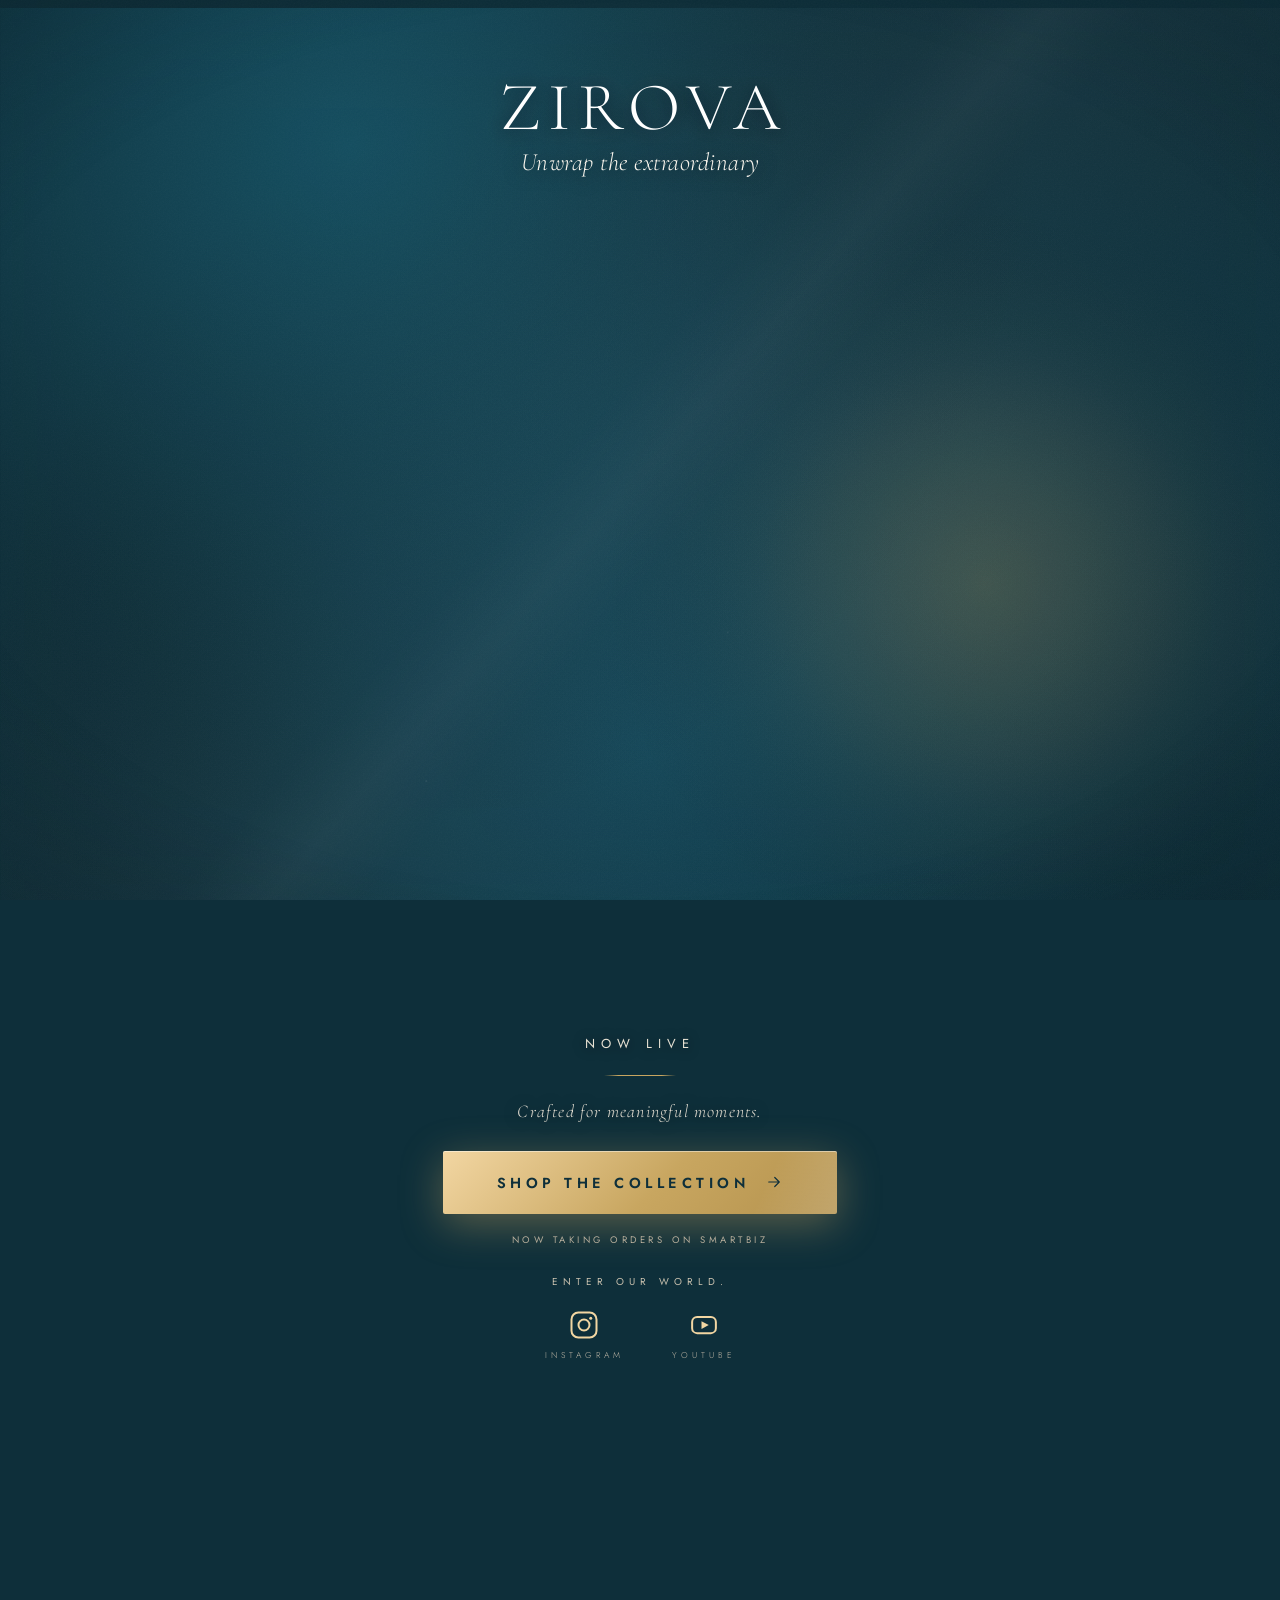
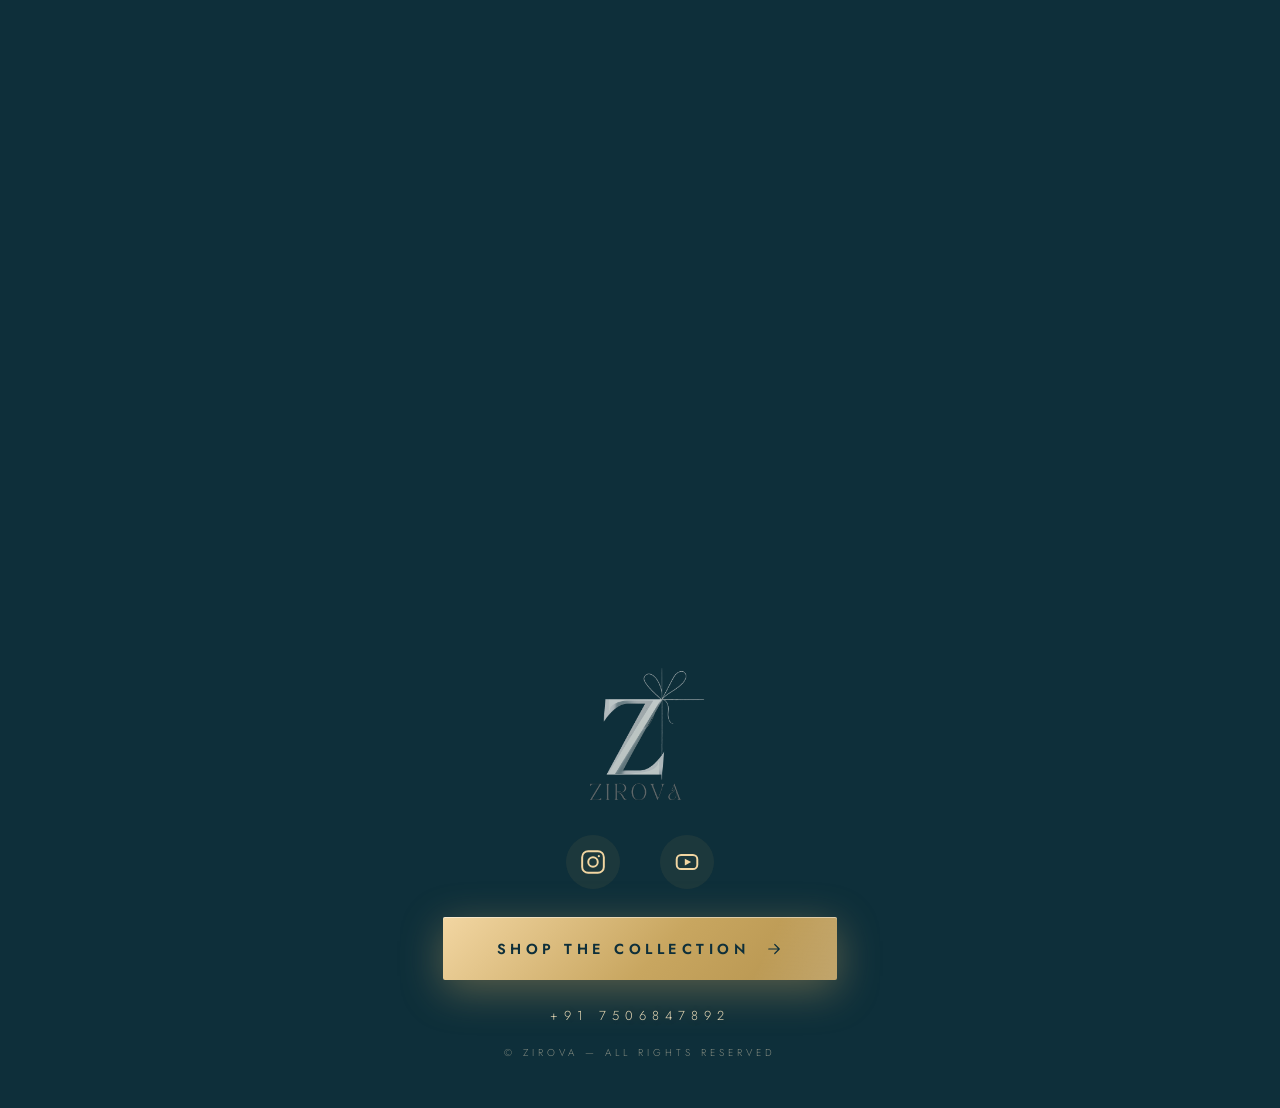
==== commit 18290b2e: "Update index.html" ====
--- a/index.html
+++ b/index.html
@@ -986,7 +986,8 @@
       const elS = document.getElementById('rbS');
       if(!wrap || !elD) return;
       const boxS = document.getElementById('rbBoxS');
-      const target = new Date('2026-08-28T00:00:00+05:30').getTime();
+      // Raksha Bandhan auspicious morning time: 28 Aug 2026, 05:57 AM IST (UTC+05:30).
+      const target = new Date('2026-08-28T05:57:00+05:30').getTime();
       const pad = n => String(n).padStart(2,'0');
       let lastS = -1;
       function update(){
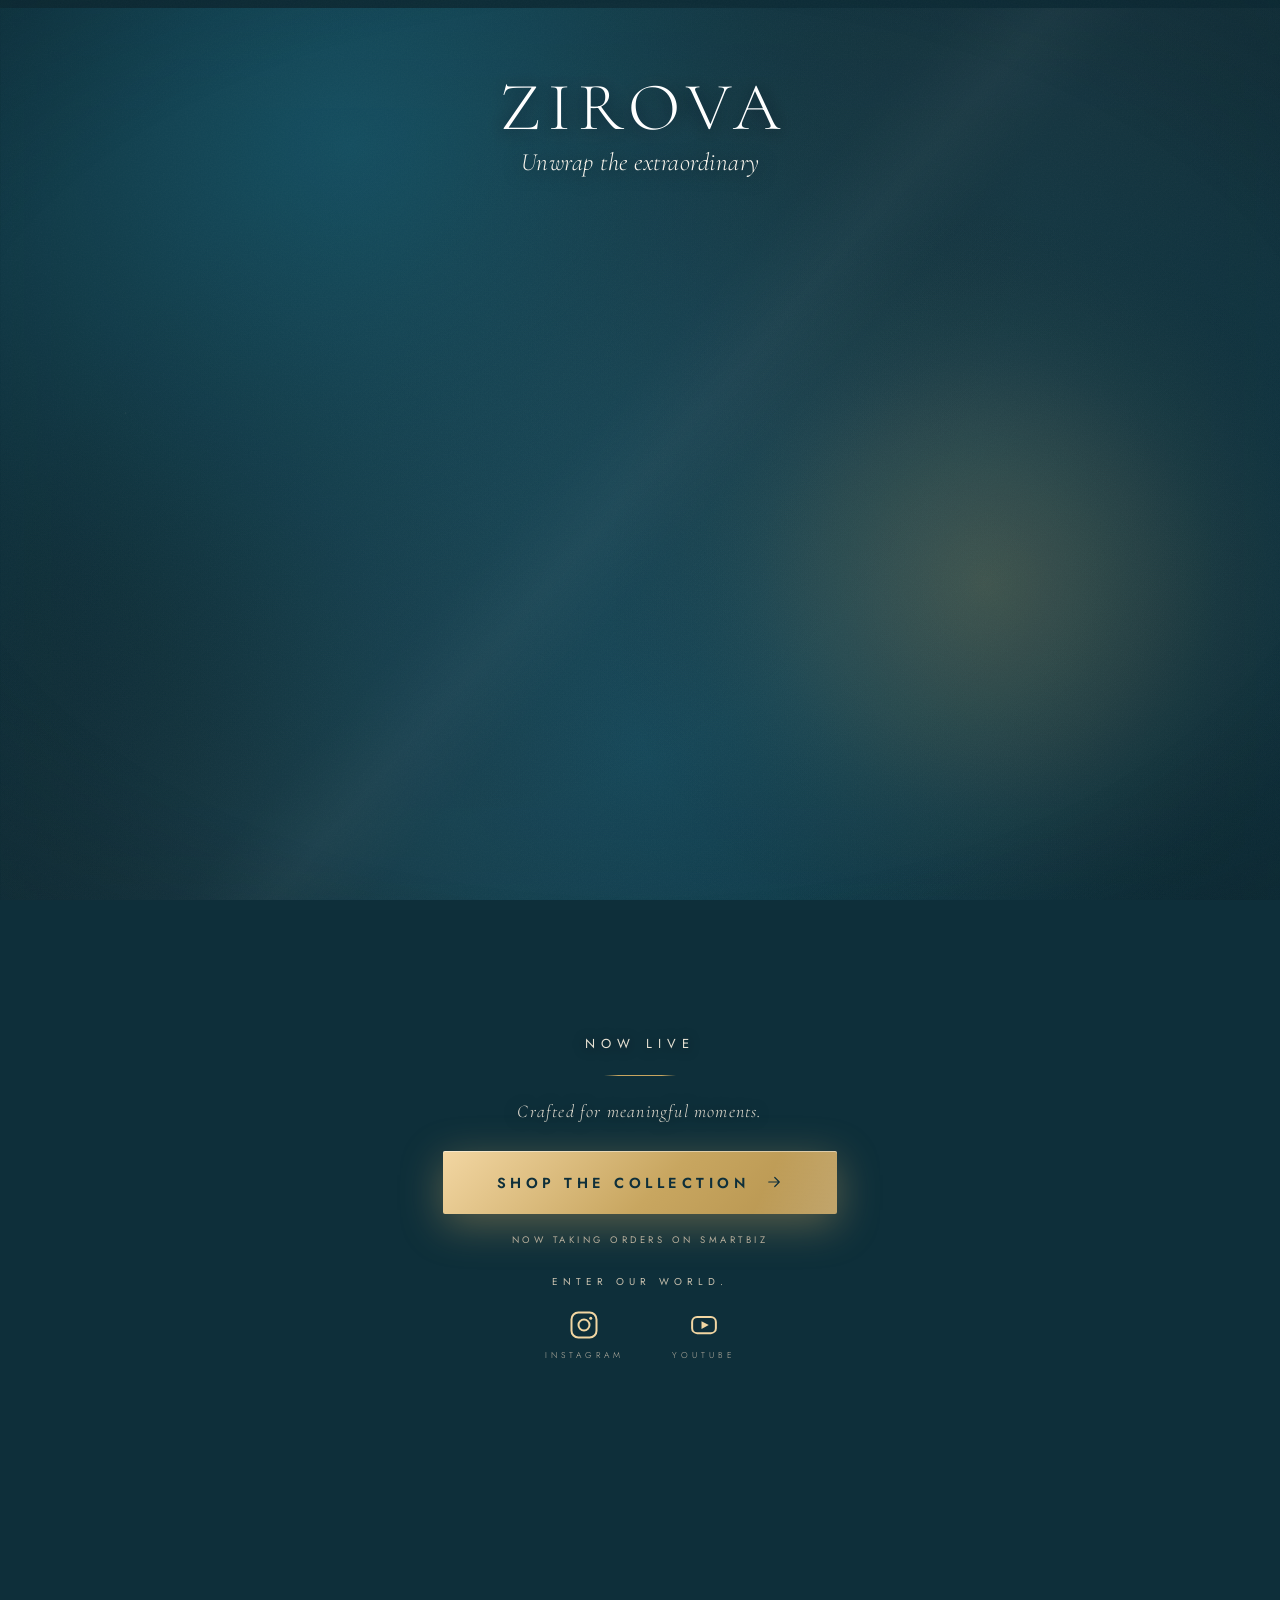
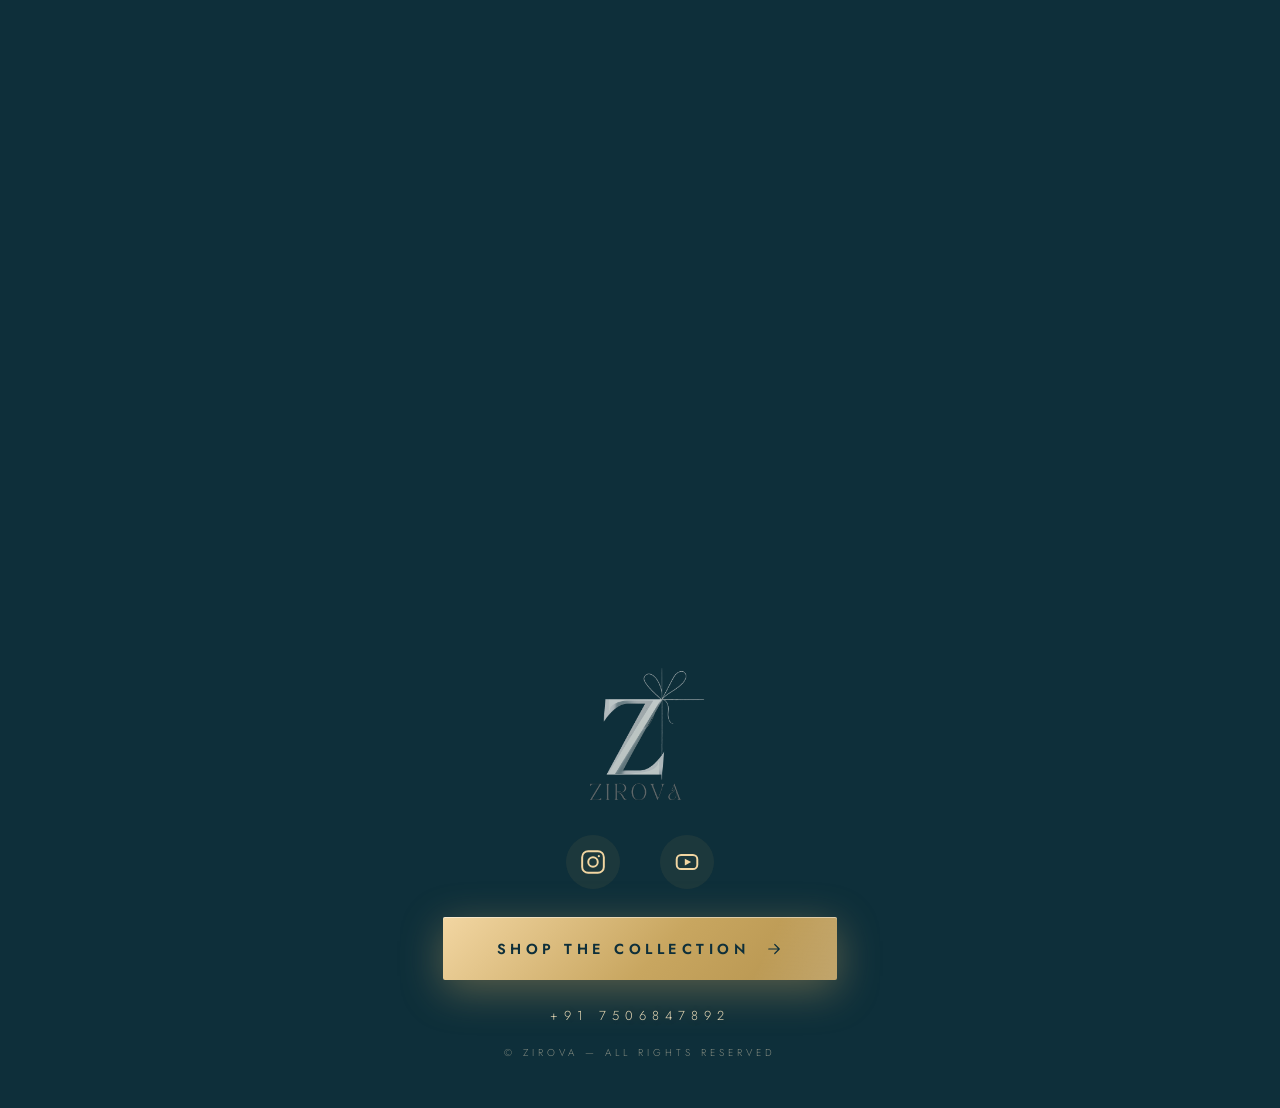
==== commit 20473dec: "Update index.html" ====
--- a/index.html
+++ b/index.html
@@ -711,7 +711,7 @@
           <img src="[data-uri]" alt="Zirova Raksha Bandhan hamper" loading="lazy"/>
         </a>
       </div>
-      <a href="https://zirova.smartbiz.in/" class="shop-cta sr" id="rbShop" target="_blank" rel="noopener noreferrer">
+      <a href="https://zirova.smartbiz.in/collection/fb15c967-5491-43e8-814c-24e5af319c89/Raksha%20Bandhan%20Gifts" class="shop-cta sr" id="rbShop" target="_blank" rel="noopener noreferrer">
         <span>Shop Rakhi Hampers</span>
         <svg viewBox="0 0 24 24" fill="none" aria-hidden="true">
           <path d="M5 12h13M13 6l6 6-6 6" stroke="currentColor" stroke-width="1.6" stroke-linecap="round" stroke-linejoin="round"/>
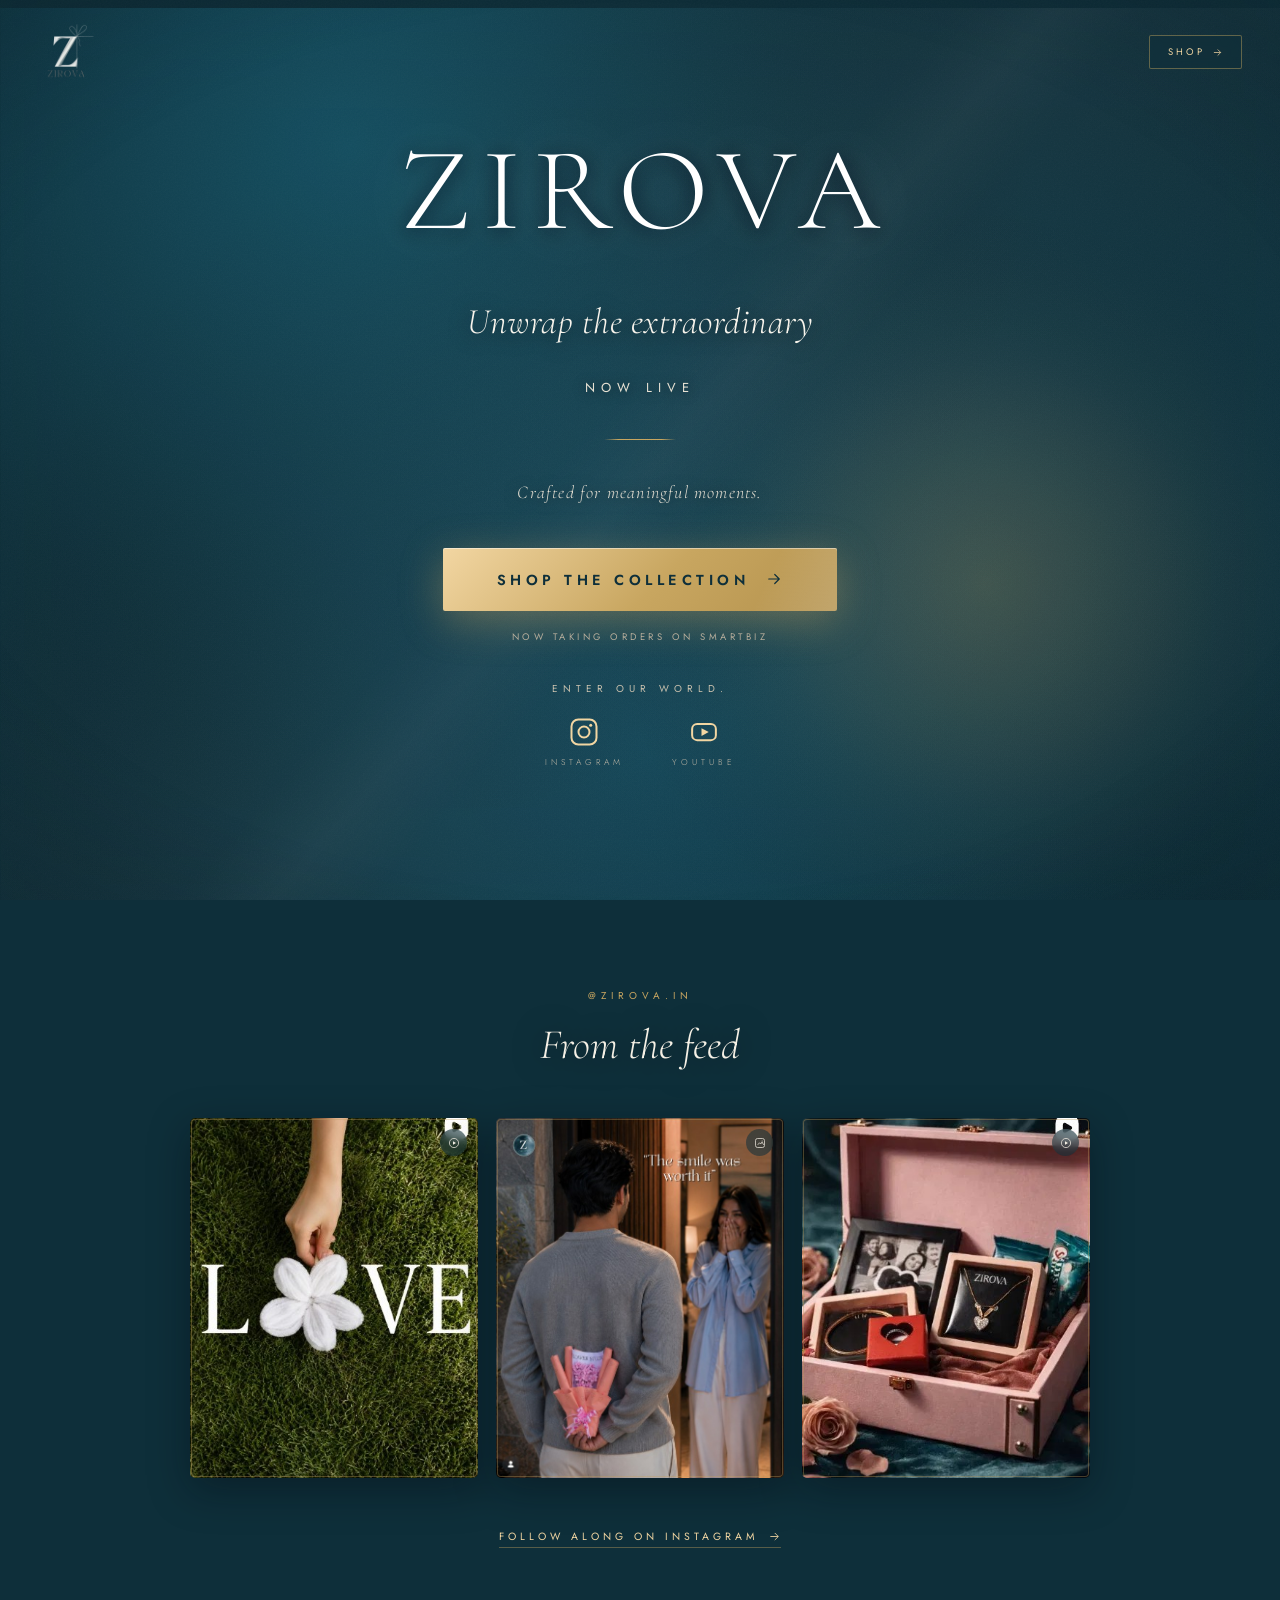
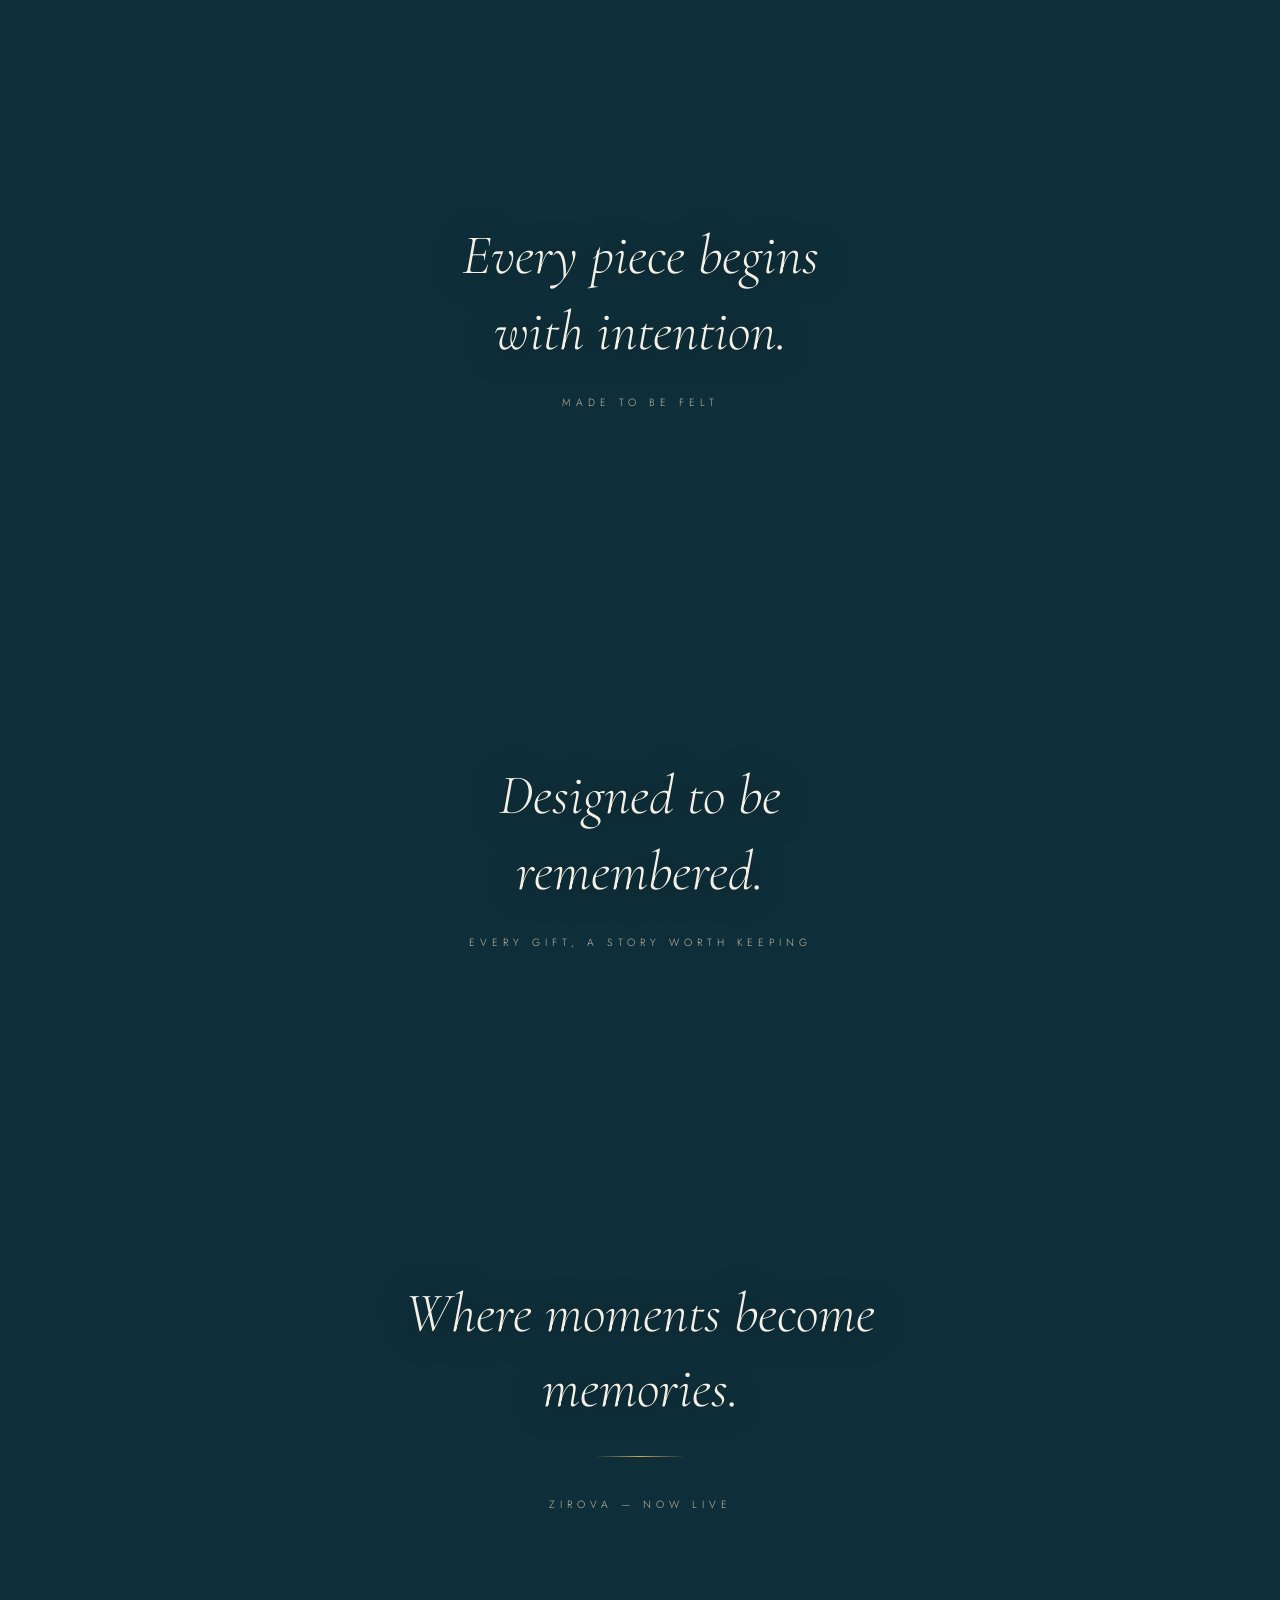
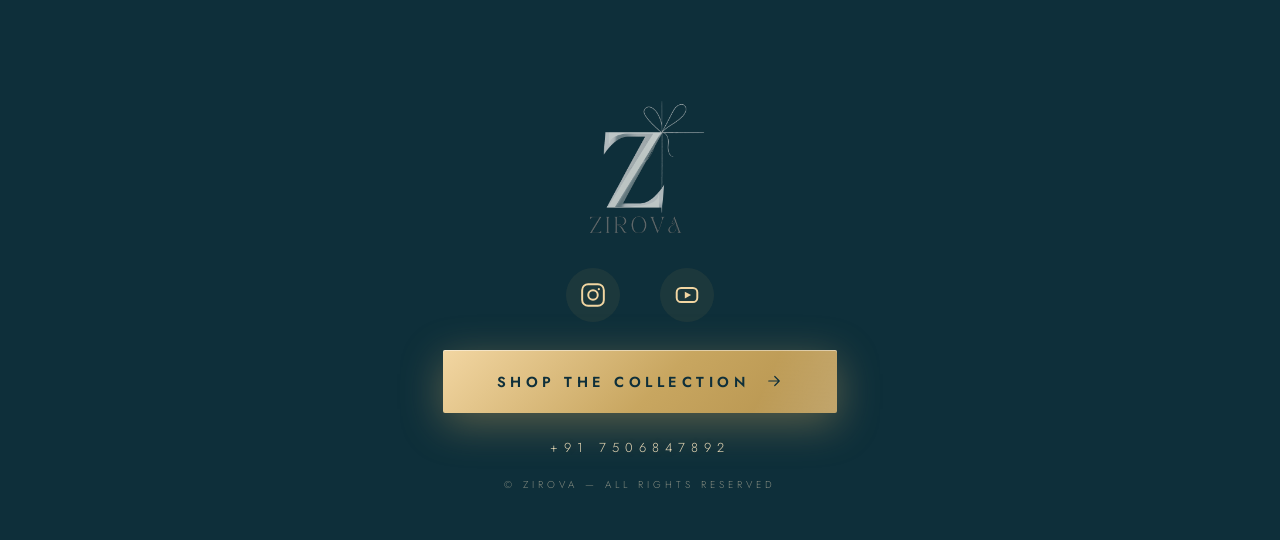
==== commit 14d4788a: "Update index.html" ====
--- a/index.html
+++ b/index.html
@@ -346,96 +346,6 @@
     .feed-follow:hover { color:#FFFFFF; border-color:#C8A660; }
     .feed-follow svg { width:13px; height:13px; }
 
-    /* ===== RAKSHA BANDHAN ===== */
-    .rb-sect { width:100%; padding:5.5rem 2rem 6rem; text-align:center; }
-    .rb-eyebrow { font-family:'Jost',system-ui,sans-serif; font-size:10px; font-weight:400; letter-spacing:5px; text-transform:uppercase; color:#C8A660; margin-bottom:1rem; }
-    .rb-h { font-family:'Cormorant Garamond',Georgia,serif; font-weight:300; font-style:italic; font-size:clamp(26px,4.6vw,44px); color:#F5F0E5; text-shadow:0 2px 30px rgba(5,14,26,0.70); margin-bottom:1.8rem; }
-
-    .rb-count {
-      display:flex; align-items:center; justify-content:center;
-      gap:clamp(10px,2.2vw,20px);
-      margin-bottom:2rem;
-    }
-    .rb-unit { display:flex; flex-direction:column; align-items:center; gap:9px; }
-    .rb-box {
-      position:relative;
-      display:flex; align-items:center; justify-content:center;
-      width:clamp(52px,8vw,72px);
-      height:clamp(52px,8vw,72px);
-      border-radius:4px;
-      background:linear-gradient(180deg,rgba(242,214,162,0.07),rgba(198,162,96,0.02));
-      border:1px solid rgba(198,162,96,0.32);
-      box-shadow:0 8px 26px rgba(4,10,18,0.35), inset 0 1px 0 rgba(255,255,255,0.05);
-      overflow:hidden;
-    }
-    .rb-box::before {
-      content:'';
-      position:absolute; inset:0;
-      background:linear-gradient(115deg,transparent 30%,rgba(255,255,255,0.10) 50%,transparent 70%);
-      background-size:220% 100%;
-      background-position:150% 0;
-    }
-    .rb-box.tick::before { animation:rbSheen 700ms ease; }
-    @keyframes rbSheen { to{ background-position:-50% 0; } }
-    .rb-num {
-      font-family:'Jost',system-ui,sans-serif;
-      font-weight:600;
-      font-size:clamp(20px,3.6vw,30px);
-      letter-spacing:0.5px;
-      color:#F2D6A2;
-      text-shadow:0 2px 18px rgba(198,162,96,0.5);
-      font-variant-numeric:tabular-nums;
-      position:relative; z-index:1;
-    }
-    .rb-unit-lbl { font-family:'Jost',system-ui,sans-serif; font-size:8.5px; font-weight:400; letter-spacing:2.6px; text-transform:uppercase; color:#B7AE9C; }
-    .rb-colon { font-family:'Jost',system-ui,sans-serif; font-size:clamp(16px,2.6vw,22px); color:rgba(198,162,96,0.5); margin-top:-18px; align-self:center; }
-    .rb-count-tag {
-      font-family:'Jost',system-ui,sans-serif; font-size:9.5px; font-weight:400;
-      letter-spacing:3.5px; text-transform:uppercase; color:#8FA8AE;
-      margin-bottom:1.1rem;
-    }
-    .rb-count-tag em { font-style:normal; color:#C8A660; }
-    @media(max-width:480px){
-      .rb-colon{ margin-top:-14px; }
-    }
-
-    .rb-copy { font-family:'Cormorant Garamond',Georgia,serif; font-style:italic; font-weight:300; font-size:clamp(14px,2.2vw,17px); color:#E2DDD1; text-shadow:0 1px 14px rgba(5,14,26,0.65); letter-spacing:0.6px; margin-bottom:2.8rem; }
-
-    .rb-grid {
-      display:grid;
-      grid-template-columns:repeat(3,1fr);
-      gap:16px;
-      max-width:820px;
-      margin:0 auto 2.8rem;
-    }
-    .rb-card {
-      position:relative;
-      aspect-ratio:9/16;
-      border-radius:6px;
-      overflow:hidden;
-      display:block;
-      box-shadow:0 12px 40px rgba(4,10,18,0.40);
-      transition:transform 450ms cubic-bezier(0.22,1,0.36,1), box-shadow 450ms ease;
-    }
-    .rb-card:hover { transform:translateY(-6px); box-shadow:0 18px 55px rgba(4,10,18,0.55); }
-    .rb-card img {
-      position:absolute; inset:0;
-      width:100%; height:100%;
-      object-fit:cover;
-      display:block;
-    }
-    .rb-card::before {
-      content:'';
-      position:absolute; inset:0;
-      border-radius:6px;
-      box-shadow:inset 0 0 0 1px rgba(198,162,96,0.35);
-      pointer-events:none;
-      z-index:2;
-    }
-    @media(max-width:640px){
-      .rb-grid{ gap:9px; }
-    }
-
     .bottom-social {
       display:flex;
       justify-content:center;
@@ -568,62 +478,6 @@
       .shop-cta svg{width:15px; height:15px;}
     }
     @media(max-width:360px){ .wm{font-size:40px;} }
-    /* ===== OPENING: ZIROVA + RAKSHA BANDHAN ===== */
-    /* The brand introduction and the campaign intentionally share the first screen. */
-    .hero.opening-hero {
-      height:auto;
-      min-height:18vh;
-      justify-content:flex-end;
-      padding:4.6rem 1.5rem .25rem;
-    }
-    .opening-hero .wm {
-      font-size:clamp(36px,7vw,68px);
-      letter-spacing:8px;
-      text-indent:8px;
-      margin-bottom:.15rem;
-    }
-    .opening-hero .tagline { font-size:clamp(17px,2.8vw,25px); margin-bottom:.25rem; }
-    .opening-hero .cue { display:none; }
-    .rb-sect.opening-raksha {
-      min-height:82vh;
-      padding:.25rem 1.5rem 1.1rem;
-      display:flex;
-      flex-direction:column;
-      justify-content:center;
-    }
-    .opening-raksha .rb-eyebrow { margin-bottom:.35rem; }
-    .opening-raksha .rb-h { font-size:clamp(25px,4.2vw,38px); margin-bottom:.7rem; }
-    .opening-raksha .rb-count-tag { margin-bottom:.55rem; }
-    .opening-raksha .rb-count { margin-bottom:.7rem; }
-    .opening-raksha .rb-copy { margin-bottom:.9rem; }
-    .opening-raksha .rb-grid {
-      width:min(100%,620px);
-      margin:0 auto .9rem;
-      gap:clamp(7px,1.5vw,14px);
-    }
-    .opening-raksha .rb-card { aspect-ratio:auto; height:min(31vh,310px); }
-    .opening-raksha .shop-cta {
-      width:auto;
-      align-self:center;
-      margin-bottom:0;
-      padding:16px 38px;
-      font-size:12px;
-    }
-    .now-live { min-height:60vh; }
-    .now-live .sect-in { display:flex; flex-direction:column; align-items:center; }
-    .now-live .status { margin-bottom:1.4rem; }
-    .now-live .divider { margin-bottom:1.5rem; }
-    .now-live .hcopy { margin-bottom:1.8rem; }
-    .now-live .shop-sub { margin-bottom:1.7rem; }
-    @media(max-width:640px){
-      .hero.opening-hero { min-height:15vh; padding-top:4rem; }
-      .opening-hero .wm { font-size:clamp(31px,10vw,48px); letter-spacing:6px; text-indent:6px; }
-      .opening-raksha { min-height:85vh; }
-      .opening-raksha .rb-h { font-size:clamp(23px,7vw,30px); }
-      .opening-raksha .rb-card { height:min(25vh,200px); }
-      .opening-raksha .rb-grid { margin-bottom:.75rem; }
-      .opening-raksha .shop-cta { padding:13px 24px; font-size:10px; letter-spacing:2.8px; }
-    }
   </style>
 </head>
 <body>
@@ -686,39 +540,6 @@
       </div>
     </section>
 
-    <section class="rb-sect" aria-labelledby="rbHeading">
-      <p class="rb-eyebrow sr" id="rbHeading">Raksha Bandhan &middot; 28th August</p>
-      <p class="rb-h sr">This year, gift the bond.</p>
-      <p class="rb-count-tag sr">Countdown to <em>Raksha Bandhan</em></p>
-      <div class="rb-count sr" id="rbCount" aria-label="Countdown to Raksha Bandhan">
-        <div class="rb-unit"><div class="rb-box" id="rbBoxD"><span class="rb-num" id="rbD">00</span></div><span class="rb-unit-lbl">Days</span></div>
-        <span class="rb-colon">:</span>
-        <div class="rb-unit"><div class="rb-box" id="rbBoxH"><span class="rb-num" id="rbH">00</span></div><span class="rb-unit-lbl">Hrs</span></div>
-        <span class="rb-colon">:</span>
-        <div class="rb-unit"><div class="rb-box" id="rbBoxM"><span class="rb-num" id="rbM">00</span></div><span class="rb-unit-lbl">Min</span></div>
-        <span class="rb-colon">:</span>
-        <div class="rb-unit"><div class="rb-box" id="rbBoxS"><span class="rb-num" id="rbS">00</span></div><span class="rb-unit-lbl">Sec</span></div>
-      </div>
-      <p class="rb-copy sr">For the one who's always had your back.</p>
-      <div class="rb-grid sr">
-        <a class="rb-card" href="https://www.instagram.com/p/DbGVNVkKBbH/" target="_blank" rel="noopener noreferrer" aria-label="View Raksha Bandhan hamper reel on Instagram">
-          <img src="[data-uri]" alt="Zirova Raksha Bandhan hamper" loading="lazy"/>
-        </a>
-        <a class="rb-card" href="https://www.instagram.com/p/DbLmIb5qVeU/" target="_blank" rel="noopener noreferrer" aria-label="View Raksha Bandhan hamper reel on Instagram">
-          <img src="[data-uri]" alt="Zirova Raksha Bandhan hamper" loading="lazy"/>
-        </a>
-        <a class="rb-card" href="https://www.instagram.com/p/Da78BU5qVAO/" target="_blank" rel="noopener noreferrer" aria-label="View Raksha Bandhan hamper reel on Instagram">
-          <img src="[data-uri]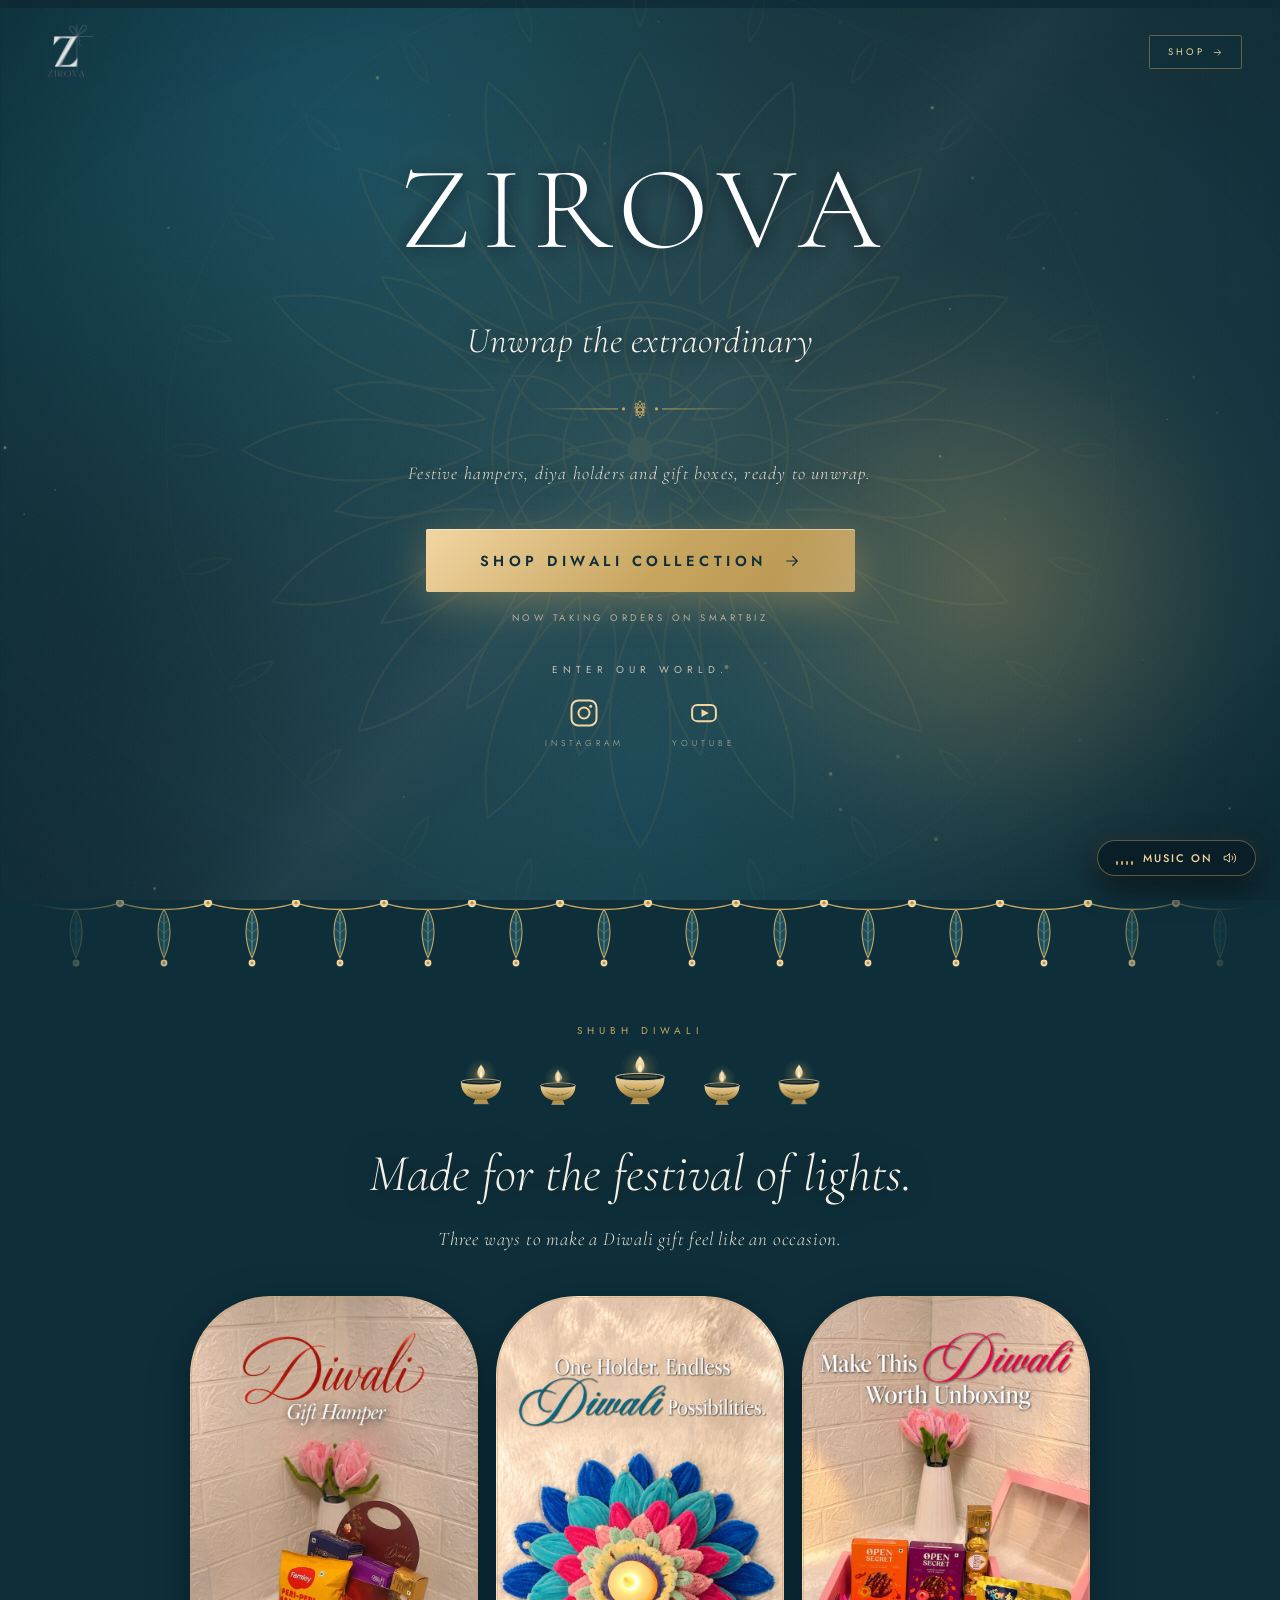
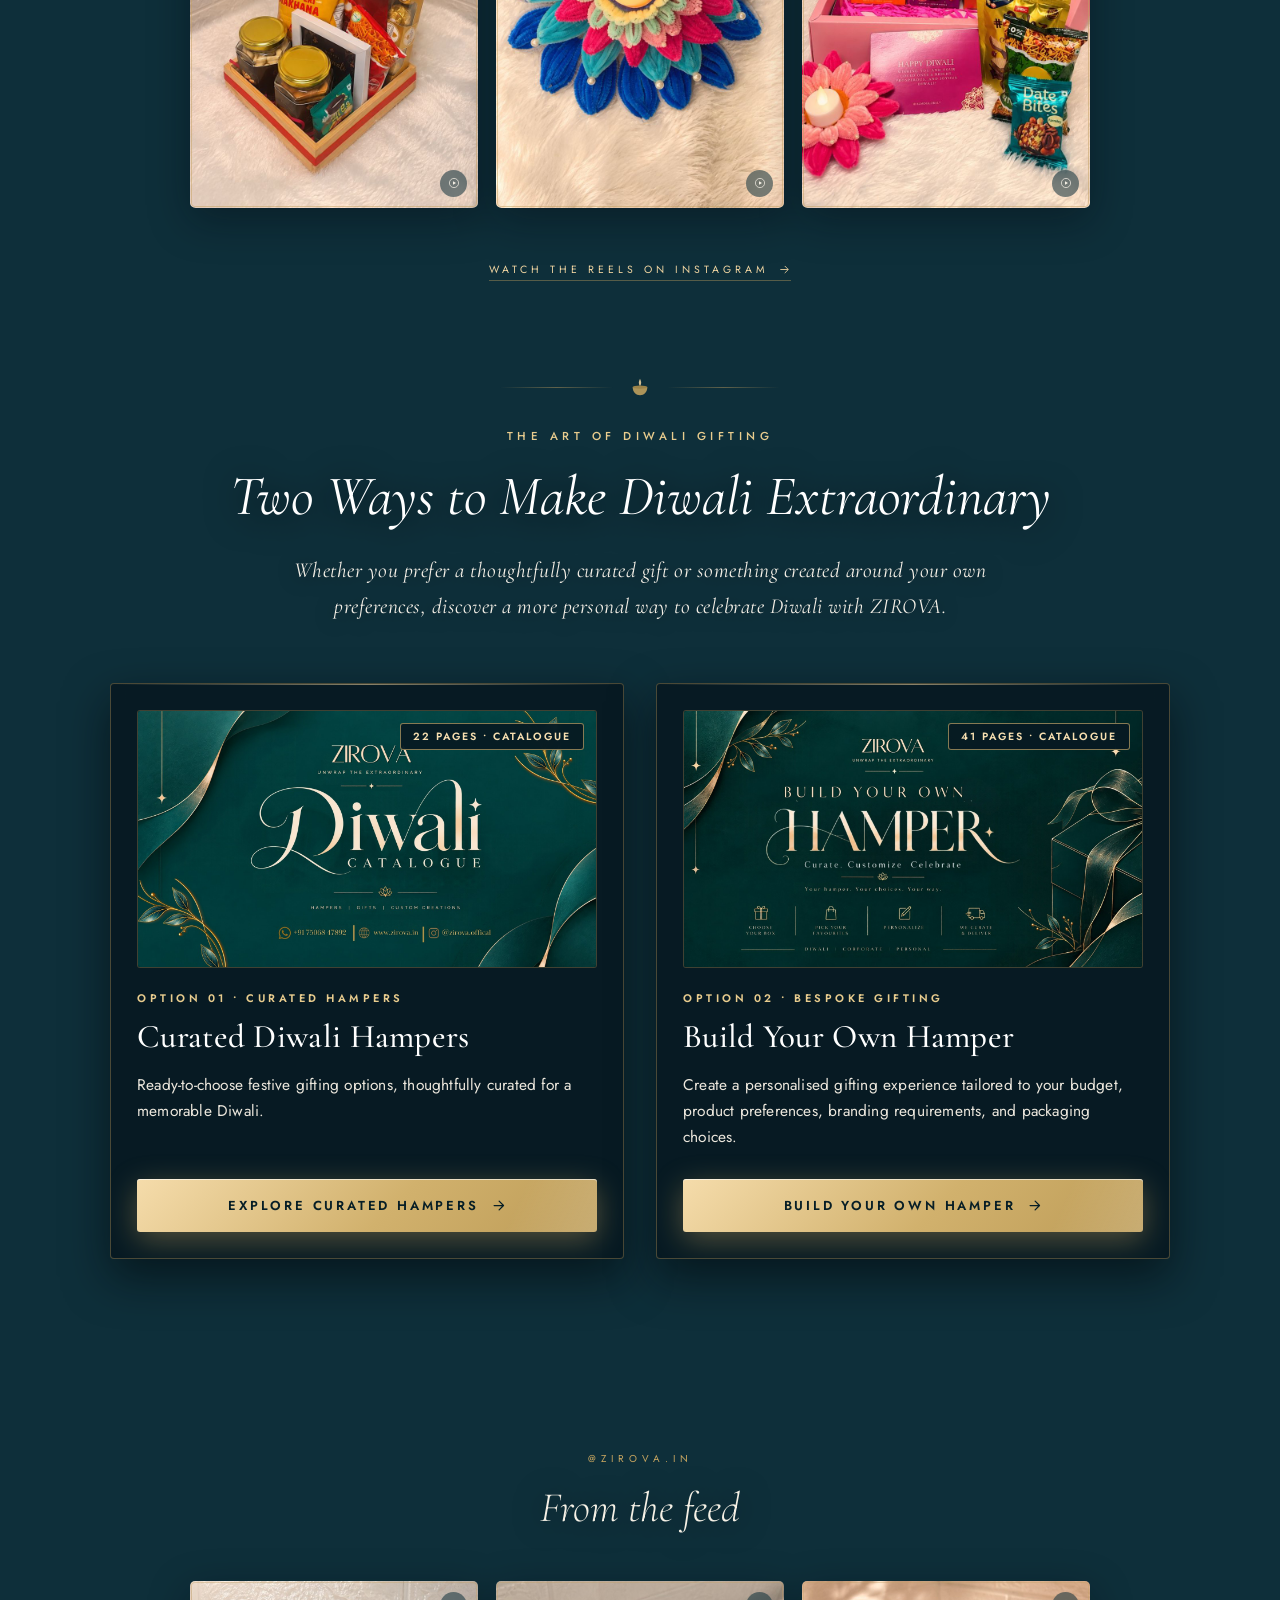
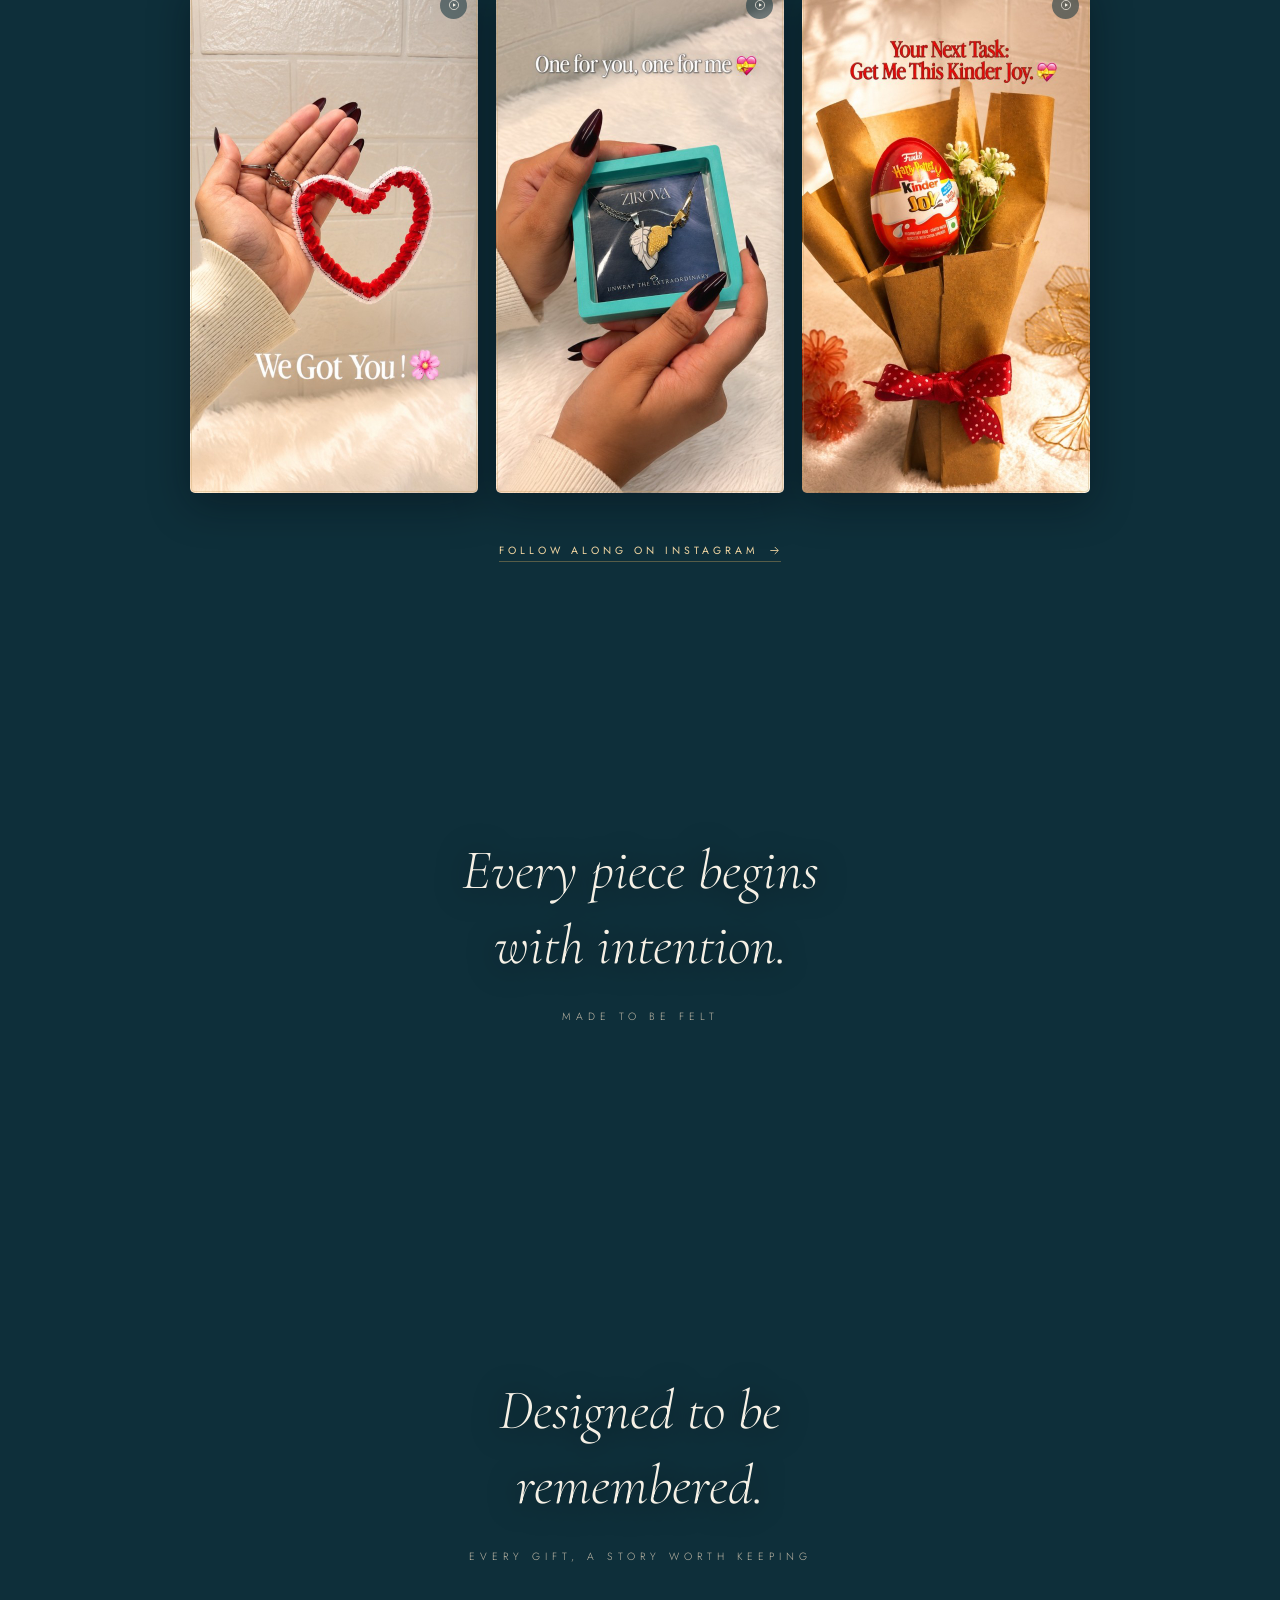
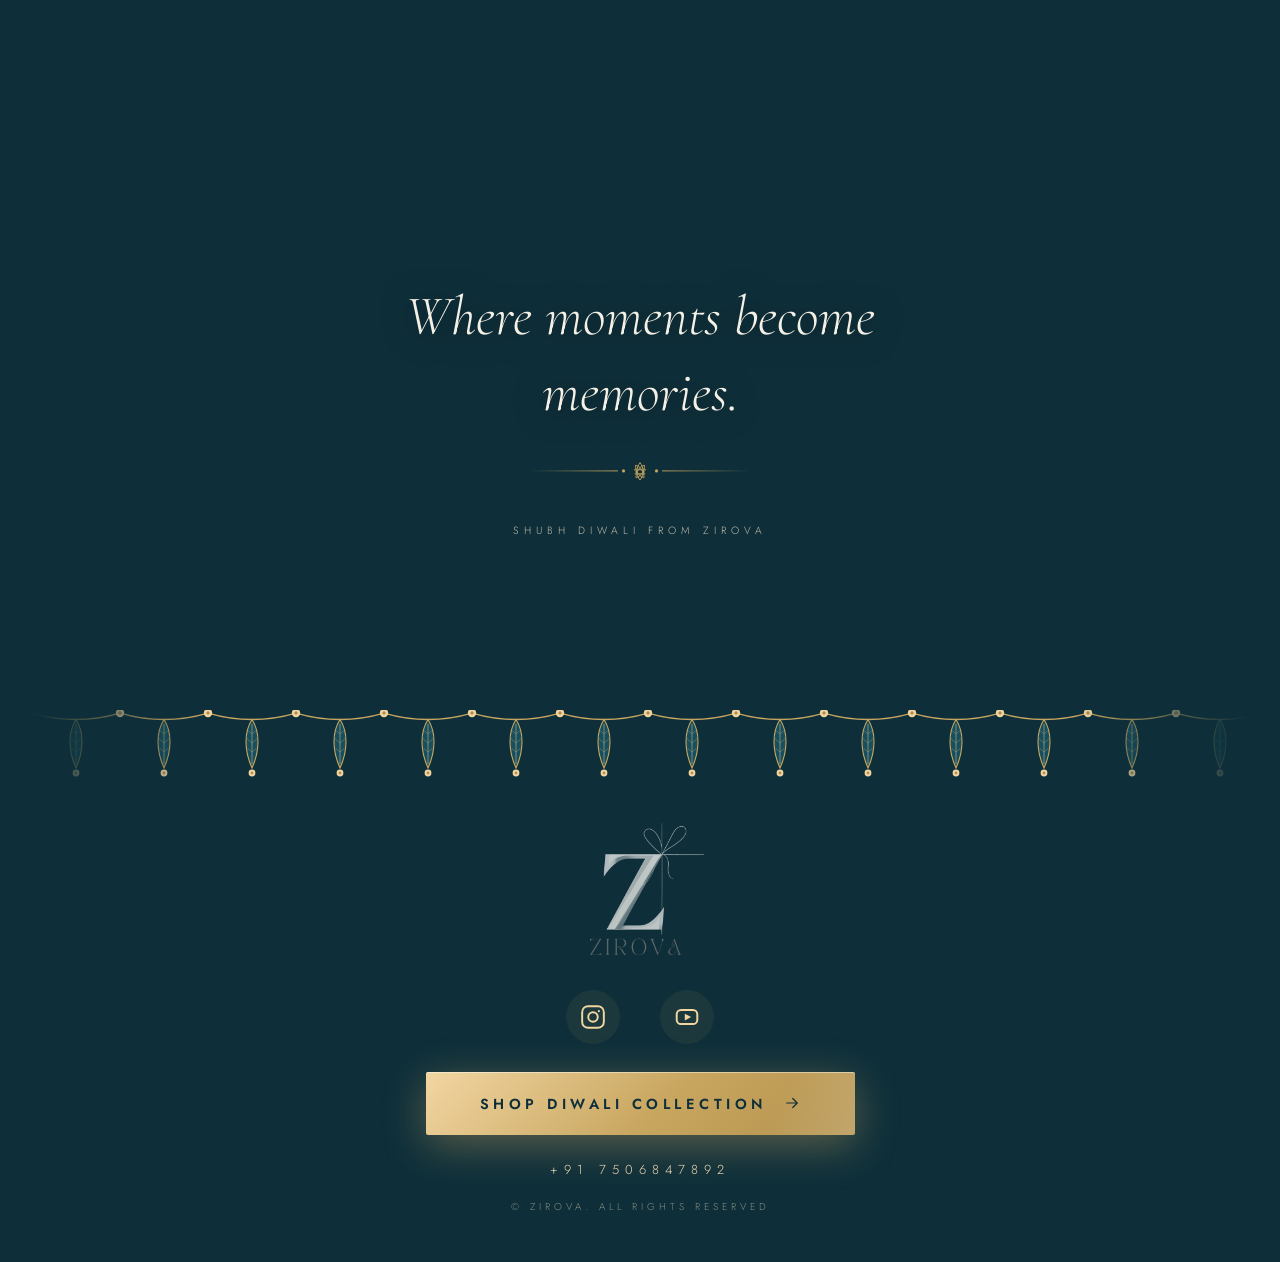
==== commit f5cf6170: "Rename zirova_diwali_web_v2.html to index.html" ====
--- a/index.html
+++ b/index.html
@@ -5,11 +5,11 @@
   <meta charset="UTF-8"/>
   <meta name="viewport" content="width=device-width, initial-scale=1.0"/>
   <title>ZIROVA — Unwrap the extraordinary</title>
-  <meta name="description" content="Now live. Crafted for meaningful moments."/>
+  <meta name="description" content="Festive hampers, diya holders and gift boxes for Diwali, from Zirova."/>
 
   <!-- SEO + Social Preview -->
   <meta property="og:title" content="ZIROVA — Unwrap the extraordinary">
-  <meta property="og:description" content="Now live. Crafted for meaningful moments.">
+  <meta property="og:description" content="Festive hampers, diya holders and gift boxes for Diwali, from Zirova.">
   <meta property="og:type" content="website">
   <meta property="og:url" content="https://zirova.in">
   <meta property="og:image" content="https://zirova.in/preview.jpg">
@@ -287,7 +287,7 @@
     }
     .feed-card {
       position:relative;
-      aspect-ratio:4/5;
+      aspect-ratio:9/16;
       border-radius:5px;
       overflow:hidden;
       text-decoration:none;
@@ -478,9 +478,542 @@
       .shop-cta svg{width:15px; height:15px;}
     }
     @media(max-width:360px){ .wm{font-size:40px;} }
-  </style>
+
+    /* ===================== DIWALI EDIT ===================== */
+    /* hero: allow content to grow on short screens, clip the mandala */
+    .hero { height:auto; min-height:100vh; min-height:100svh; overflow:hidden; }
+
+    .mandala-wrap {
+      position:absolute; z-index:-1; pointer-events:none;
+      top:50%; left:50%;
+      width:min(135vw,1020px); aspect-ratio:1;
+      transform:translate(-50%,-50%);
+      color:#C8A660; opacity:0.085;
+      -webkit-mask-image:radial-gradient(circle,#000 52%,transparent 71%);
+              mask-image:radial-gradient(circle,#000 52%,transparent 71%);
+    }
+    .mandala-wrap svg { width:100%; height:100%; display:block; animation:mandalaSpin 140s linear infinite; }
+    @keyframes mandalaSpin { to { transform:rotate(360deg); } }
+
+    /* diya + flame */
+    .flame { transform-box:fill-box; transform-origin:50% 100%; transform:scale(0); opacity:0; }
+    .glow  { opacity:0; transition:opacity 1200ms ease; }
+    .go .glow, .on .glow { opacity:1; transition-delay:var(--d,0ms); animation:glowPulse 3.4s ease-in-out infinite; animation-delay:calc(var(--d,0ms) + 1200ms); }
+    .go .flame, .on .flame {
+      animation:ignite 900ms cubic-bezier(0.22,1,0.36,1) var(--d,0ms) forwards,
+                flick 3.1s ease-in-out calc(var(--d,0ms) + 900ms) infinite;
+    }
+    @keyframes ignite { from { transform:scale(0); opacity:0; } to { transform:scale(1); opacity:1; } }
+    @keyframes flick {
+      0%,100% { transform:scale(1,1) rotate(0deg); }
+      22% { transform:scale(0.94,1.07) rotate(-1.6deg); }
+      48% { transform:scale(1.05,0.95) rotate(1.1deg); }
+      74% { transform:scale(0.97,1.04) rotate(-0.9deg); }
+    }
+    @keyframes glowPulse { 0%,100% { opacity:1; } 50% { opacity:0.62; } }
+    @media(prefers-reduced-motion:reduce){
+      .flame { transform:none!important; opacity:1!important; animation:none!important; }
+      .glow  { opacity:1!important; animation:none!important; }
+      .mandala-wrap svg { animation:none; }
+    }
+
+    .hero-diya { display:block; width:54px; margin:0 auto 1.5rem; }
+    .hero-diya svg, .diya-row svg { width:100%; height:auto; overflow:visible; display:block; }
+
+    /* ornament divider (replaces plain hairline) */
+    .orn { display:block; width:220px; max-width:60vw; margin:0 auto 2.6rem; }
+    .orn.fl { transform-origin:center; }
+    .orn-svg { width:100%; height:auto; display:block; }
+    .orn.tight { margin:1.8rem auto 0; }
+
+    /* toran strip */
+    .toran {
+      width:100%; height:72px; line-height:0; margin-bottom:3.2rem;
+      -webkit-mask-image:linear-gradient(90deg,transparent 0,#000 14%,#000 86%,transparent 100%);
+              mask-image:linear-gradient(90deg,transparent 0,#000 14%,#000 86%,transparent 100%);
+      opacity:0; transform:translateY(-10px);
+      transition:opacity 1200ms ease, transform 1200ms cubic-bezier(0.22,1,0.36,1);
+    }
+    .toran.on { opacity:1; transform:translateY(0); }
+    .toran-svg { display:block; width:100%; height:72px; }
+
+    /* diwali section */
+    .diw-sect { width:100%; padding:0 2rem 6rem; text-align:center; position:relative; }
+    .diw-eyebrow { font-family:'Jost',system-ui,sans-serif; font-size:10px; font-weight:400; letter-spacing:5px; text-transform:uppercase; color:#C8A660; margin-bottom:1rem; }
+    .diw-h { font-family:'Cormorant Garamond',Georgia,serif; font-weight:300; font-style:italic; font-size:clamp(30px,5.4vw,52px); color:#F5F0E5; text-shadow:0 2px 30px rgba(5,14,26,0.70); line-height:1.25; margin-bottom:1.1rem; }
+    .diw-p { font-family:'Cormorant Garamond',Georgia,serif; font-style:italic; font-weight:300; font-size:clamp(15px,2.4vw,19px); color:#E2DDD1; letter-spacing:0.8px; max-width:460px; margin:0 auto 2.6rem; line-height:1.6; }
+
+    .diya-row { display:flex; justify-content:center; align-items:flex-end; gap:clamp(14px,3.4vw,34px); margin:0 auto 2.2rem; }
+    .diya-row > span { display:block; width:clamp(30px,5.4vw,46px); }
+    .diya-row > span:nth-child(2), .diya-row > span:nth-child(4) { width:clamp(26px,4.6vw,40px); }
+    .diya-row > span:nth-child(3) { width:clamp(36px,6.4vw,56px); }
+
+    .diw-grid { display:grid; grid-template-columns:repeat(3,1fr); gap:18px; max-width:900px; margin:0 auto 3rem; }
+    .diw-item { display:flex; flex-direction:column; align-items:center; }
+    .diw-item .feed-card {
+      width:100%; aspect-ratio:9/16;
+      border-radius:28% 28% 2% 2% / 15.5% 15.5% 1% 1%;
+    }
+    .diw-item .feed-card::before { border-radius:inherit; box-shadow:inset 0 0 0 1px rgba(198,162,96,0.5); }
+    .diw-item .feed-badge { top:auto; bottom:11px; right:11px; }
+    @media(max-width:640px){
+      .diw-sect { padding:0 1.2rem 5rem; }
+      .diw-grid { gap:9px; }
+      .diw-item .feed-badge { bottom:7px; right:7px; }
+      .toran { height:60px; margin-bottom:2.4rem; }
+      .toran-svg { height:60px; }
+      .hero-diya { width:46px; }
+    }
+    .diw-follow-wrap { margin-top:0.4rem; }
+
+    /* footer toran spacing */
+    .foot .toran { margin-bottom:2.2rem; }
+
+    /* ==========================================================
+       ZIROVA — DIWALI GIFTING SECTION (SCOPED & ISOLATED)
+       ========================================================== */
+    .zg-sect {
+      width: 100%;
+      padding: 0 2rem 6.5rem;
+      text-align: center;
+      position: relative;
+    }
+    .zg-inner {
+      max-width: 1100px;
+      margin: 0 auto;
+      position: relative;
+    }
+    .zg-divider {
+      display: flex;
+      align-items: center;
+      justify-content: center;
+      gap: 16px;
+      margin: 0 auto 1.8rem;
+      max-width: 280px;
+    }
+    .zg-divider::before, .zg-divider::after {
+      content: '';
+      flex: 1;
+      height: 1px;
+      background: linear-gradient(90deg, transparent, rgba(198, 162, 96, 0.45), transparent);
+    }
+    .zg-diya-icon {
+      width: 22px;
+      height: 22px;
+      color: #C8A660;
+      opacity: 0.85;
+    }
+    .zg-eyebrow {
+      font-family: 'Jost', system-ui, sans-serif;
+      font-size: 11.5px;
+      font-weight: 500;
+      letter-spacing: 4.5px;
+      text-transform: uppercase;
+      color: #E8CC8E;
+      margin-bottom: 1.1rem;
+    }
+    .zg-h {
+      font-family: 'Cormorant Garamond', Georgia, serif;
+      font-weight: 400;
+      font-style: italic;
+      font-size: clamp(34px, 5.5vw, 56px);
+      color: #FFFFFF;
+      text-shadow: 0 4px 35px rgba(2, 8, 14, 0.90);
+      line-height: 1.25;
+      margin-bottom: 1.3rem;
+    }
+    .zg-p {
+      font-family: 'Cormorant Garamond', Georgia, serif;
+      font-style: italic;
+      font-weight: 400;
+      font-size: clamp(17.5px, 2.3vw, 21.5px);
+      color: #F4EFE6;
+      letter-spacing: 0.5px;
+      max-width: 720px;
+      margin: 0 auto 3.6rem;
+      line-height: 1.7;
+      text-shadow: 0 2px 18px rgba(2, 8, 14, 0.6);
+    }
+    .zg-grid {
+      display: grid;
+      grid-template-columns: repeat(2, 1fr);
+      gap: 32px;
+      max-width: 1060px;
+      margin: 0 auto;
+      align-items: stretch;
+    }
+    .zg-card {
+      position: relative;
+      display: flex;
+      flex-direction: column;
+      background: rgba(7, 24, 32, 0.88);
+      backdrop-filter: blur(10px);
+      -webkit-backdrop-filter: blur(10px);
+      border: 1px solid rgba(198, 162, 96, 0.35);
+      border-radius: 4px;
+      padding: 26px;
+      text-align: left;
+      overflow: hidden;
+      transition: transform 450ms cubic-bezier(0.22, 1, 0.36, 1), 
+                  border-color 450ms ease, 
+                  box-shadow 450ms ease;
+      box-shadow: 0 18px 45px rgba(2, 8, 12, 0.6);
+    }
+    .zg-card:hover {
+      transform: translateY(-5px);
+      border-color: rgba(220, 185, 115, 0.65);
+      box-shadow: 0 26px 60px rgba(2, 8, 12, 0.75), 0 0 35px rgba(198, 162, 96, 0.16);
+    }
+    .zg-card::before {
+      content: '';
+      position: absolute;
+      top: 0; left: 0; right: 0; height: 1px;
+      background: linear-gradient(90deg, transparent 0%, rgba(242, 214, 162, 0.65) 50%, transparent 100%);
+      opacity: 0.85;
+    }
+    .zg-card-media {
+      position: relative;
+      width: 100%;
+      aspect-ratio: 16 / 9;
+      border-radius: 3px;
+      overflow: hidden;
+      margin-bottom: 22px;
+      border: 1px solid rgba(198, 162, 96, 0.3);
+      background: #06171E;
+      display: block;
+      text-decoration: none;
+    }
+    .zg-card-media img {
+      width: 100%;
+      height: 100%;
+      object-fit: cover;
+      display: block;
+      transition: transform 650ms cubic-bezier(0.22, 1, 0.36, 1), filter 650ms ease;
+    }
+    .zg-card:hover .zg-card-media img {
+      transform: scale(1.035);
+    }
+    .zg-card-badge {
+      position: absolute;
+      top: 12px;
+      right: 12px;
+      background: rgba(7, 26, 34, 0.94);
+      border: 1px solid rgba(220, 185, 115, 0.6);
+      border-radius: 3px;
+      padding: 5px 12px;
+      font-family: 'Jost', system-ui, sans-serif;
+      font-size: 10.5px;
+      font-weight: 600;
+      letter-spacing: 2px;
+      text-transform: uppercase;
+      color: #F7DFB0;
+      backdrop-filter: blur(6px);
+    }
+    .zg-card-body {
+      display: flex;
+      flex-direction: column;
+      flex-grow: 1;
+    }
+    .zg-card-tag {
+      font-family: 'Jost', system-ui, sans-serif;
+      font-size: 11px;
+      font-weight: 600;
+      letter-spacing: 3.5px;
+      text-transform: uppercase;
+      color: #E8CC8E;
+      margin-bottom: 10px;
+    }
+    .zg-card-title {
+      font-family: 'Cormorant Garamond', Georgia, serif;
+      font-size: clamp(26px, 3vw, 33px);
+      font-weight: 500;
+      color: #FFFFFF;
+      letter-spacing: 0.3px;
+      line-height: 1.25;
+      margin-bottom: 14px;
+    }
+    .zg-card-desc {
+      font-family: 'Jost', system-ui, sans-serif;
+      font-size: 15.5px;
+      font-weight: 400;
+      color: #ECE7DD;
+      line-height: 1.7;
+      margin-bottom: 28px;
+      flex-grow: 1;
+      letter-spacing: 0.2px;
+    }
+    .zg-cta {
+      position: relative;
+      display: inline-flex;
+      align-items: center;
+      justify-content: center;
+      gap: 12px;
+      padding: 17px 28px;
+      width: 100%;
+      box-sizing: border-box;
+      font-family: 'Jost', system-ui, sans-serif;
+      font-size: 13px;
+      font-weight: 600;
+      letter-spacing: 2.8px;
+      text-transform: uppercase;
+      color: #071E26;
+      background: linear-gradient(135deg, #F5DCAB 0%, #D1B16D 55%, #BD9C57 100%);
+      border-radius: 3px;
+      text-decoration: none;
+      overflow: hidden;
+      box-shadow: 0 8px 30px rgba(198, 162, 96, 0.4), 0 1px 0 rgba(255, 255, 255, 0.6) inset;
+      transition: transform 400ms cubic-bezier(0.22, 1, 0.36, 1), box-shadow 400ms ease;
+    }
+    .zg-cta::before {
+      content: '';
+      position: absolute;
+      inset: 0;
+      background: linear-gradient(115deg, transparent 20%, rgba(255, 255, 255, 0.55) 50%, transparent 80%);
+      background-size: 220% 100%;
+      background-position: 150% 0;
+      transition: background-position 900ms ease;
+    }
+    .zg-cta:hover {
+      transform: translateY(-2px);
+      box-shadow: 0 12px 42px rgba(198, 162, 96, 0.52), 0 1px 0 rgba(255, 255, 255, 0.5) inset;
+    }
+    .zg-cta:hover::before {
+      background-position: -50% 0;
+    }
+    .zg-cta:focus-visible {
+      outline: 1px solid #F2D6A2;
+      outline-offset: 4px;
+    }
+    .zg-cta span {
+      position: relative;
+      z-index: 1;
+    }
+    .zg-cta svg {
+      position: relative;
+      z-index: 1;
+      width: 15px;
+      height: 15px;
+      transition: transform 300ms ease;
+    }
+    .zg-cta:hover svg {
+      transform: translateX(3px);
+    }
+    @media(max-width: 860px) {
+      .zg-grid {
+        grid-template-columns: 1fr;
+        max-width: 540px;
+        gap: 24px;
+      }
+      .zg-sect {
+        padding: 0 1.2rem 5rem;
+      }
+    }
+    @media(max-width: 480px) {
+      .zg-card {
+        padding: 18px;
+      }
+      .zg-cta {
+        padding: 15px 20px;
+        font-size: 11px;
+        letter-spacing: 2.8px;
+      }
+    }
+  
+    /* ==========================================================================
+       ZIROVA FLOATING SOOTHING MUSIC CONTROLLER
+       ========================================================================== */
+    .zirova-audio-widget {
+      position: fixed;
+      bottom: 24px;
+      right: 24px;
+      z-index: 9999;
+      display: flex;
+      align-items: center;
+    }
+
+    .zirova-audio-btn {
+      display: inline-flex;
+      align-items: center;
+      gap: 10px;
+      padding: 9px 18px;
+      background: rgba(10, 30, 38, 0.92);
+      backdrop-filter: blur(16px);
+      -webkit-backdrop-filter: blur(16px);
+      border: 1px solid rgba(198, 162, 96, 0.45);
+      border-radius: 30px;
+      color: #F2D6A2;
+      font-family: 'Jost', system-ui, sans-serif;
+      font-size: 11px;
+      font-weight: 500;
+      letter-spacing: 2px;
+      text-transform: uppercase;
+      cursor: pointer;
+      box-shadow: 0 10px 30px rgba(2, 8, 12, 0.65), 0 0 20px rgba(198, 162, 96, 0.12);
+      transition: all 350ms cubic-bezier(0.22, 1, 0.36, 1);
+      user-select: none;
+    }
+
+    .zirova-audio-btn:hover {
+      background: rgba(14, 47, 58, 0.98);
+      border-color: #C8A660;
+      color: #FFFFFF;
+      transform: translateY(-2px);
+      box-shadow: 0 14px 38px rgba(2, 8, 12, 0.75), 0 0 28px rgba(198, 162, 96, 0.28);
+    }
+
+    /* Sound Waves Animation */
+    .audio-waves {
+      display: inline-flex;
+      align-items: flex-end;
+      gap: 2.5px;
+      height: 14px;
+    }
+
+    .wave-bar {
+      width: 2.5px;
+      background: #C8A660;
+      border-radius: 1px;
+      height: 4px;
+      transition: height 250ms ease, opacity 250ms ease;
+    }
+
+    .zirova-audio-widget.is-playing .wave-bar {
+      animation: zirovaSoundWave 1.2s ease-in-out infinite alternate;
+    }
+
+    .zirova-audio-widget.is-playing .wave-bar.bar-1 { animation-delay: 0.1s; }
+    .zirova-audio-widget.is-playing .wave-bar.bar-2 { animation-delay: 0.35s; }
+    .zirova-audio-widget.is-playing .wave-bar.bar-3 { animation-delay: 0.2s; }
+    .zirova-audio-widget.is-playing .wave-bar.bar-4 { animation-delay: 0.45s; }
+
+    @keyframes zirovaSoundWave {
+      0% { height: 3px; opacity: 0.6; }
+      50% { height: 14px; opacity: 1; }
+      100% { height: 5px; opacity: 0.75; }
+    }
+
+    .zirova-audio-widget.is-muted .wave-bar {
+      height: 3px !important;
+      animation: none !important;
+      opacity: 0.35;
+    }
+
+    .zirova-audio-widget.is-muted .audio-icon-sound { display: none !important; }
+    .zirova-audio-widget.is-muted .audio-icon-mute { display: inline-block !important; }
+
+    .zirova-audio-widget.is-muted .zirova-audio-btn {
+      border-color: rgba(198, 162, 96, 0.22);
+      color: rgba(242, 214, 162, 0.6);
+      background: rgba(8, 22, 28, 0.88);
+    }
+
+    .audio-icon-wrap {
+      display: inline-flex;
+      align-items: center;
+      justify-content: center;
+    }
+
+    .audio-icon-wrap svg {
+      width: 14px;
+      height: 14px;
+    }
+
+    @media (max-width: 600px) {
+      .zirova-audio-widget {
+        bottom: 16px;
+        right: 16px;
+      }
+      .zirova-audio-btn {
+        padding: 7px 12px;
+        font-size: 10px;
+        gap: 8px;
+      }
+    }
+
+    /* Video Hover Preview for Reels */
+    .feed-video-preview {
+      position: absolute;
+      inset: 0;
+      width: 100%;
+      height: 100%;
+      object-fit: cover;
+      opacity: 0;
+      pointer-events: none;
+      transition: opacity 350ms cubic-bezier(0.22, 1, 0.36, 1);
+      z-index: 1;
+      border-radius: inherit;
+    }
+
+    .feed-card:hover .feed-video-preview,
+    .feed-card.is-previewing .feed-video-preview {
+      opacity: 1;
+    }
+
+    .feed-card:hover::before {
+      box-shadow: inset 0 0 0 1.5px rgba(200, 166, 96, 0.85);
+    }
+
+    .feed-hover-overlay {
+      position: absolute;
+      inset: 0;
+      background: linear-gradient(to top, rgba(10, 30, 38, 0.82) 0%, rgba(10, 30, 38, 0.08) 45%, transparent 100%);
+      opacity: 0;
+      display: flex;
+      align-items: flex-end;
+      justify-content: center;
+      padding-bottom: 16px;
+      transition: opacity 300ms ease;
+      z-index: 3;
+      pointer-events: none;
+      border-radius: inherit;
+    }
+
+    .feed-card:hover .feed-hover-overlay {
+      opacity: 1;
+    }
+
+    .feed-hover-cta {
+      display: inline-flex;
+      align-items: center;
+      gap: 6px;
+      font-family: 'Jost', system-ui, sans-serif;
+      font-size: 10px;
+      font-weight: 500;
+      letter-spacing: 2px;
+      text-transform: uppercase;
+      color: #FFFFFF;
+      background: rgba(14, 47, 58, 0.88);
+      border: 1px solid rgba(200, 166, 96, 0.55);
+      border-radius: 20px;
+      padding: 5px 12px;
+      backdrop-filter: blur(8px);
+      -webkit-backdrop-filter: blur(8px);
+      box-shadow: 0 4px 15px rgba(2, 8, 12, 0.45);
+      transform: translateY(4px);
+      transition: transform 300ms ease;
+    }
+
+    .feed-card:hover .feed-hover-cta {
+      transform: translateY(0);
+    }
+</style>
 </head>
 <body>
+  <svg width="0" height="0" style="position:absolute" aria-hidden="true" focusable="false">
+  <defs>
+    <linearGradient id="gBody" x1="0" y1="0" x2="0" y2="1">
+      <stop offset="0" stop-color="#F2D6A2"/><stop offset="0.55" stop-color="#C8A660"/><stop offset="1" stop-color="#8F7236"/>
+    </linearGradient>
+    <linearGradient id="gFlame" x1="0" y1="1" x2="0" y2="0">
+      <stop offset="0" stop-color="#C8A660"/><stop offset="0.55" stop-color="#F2D6A2"/><stop offset="1" stop-color="#FFF1CC"/>
+    </linearGradient>
+    <radialGradient id="gGlow">
+      <stop offset="0" stop-color="#F2D6A2" stop-opacity="0.55"/><stop offset="0.45" stop-color="#C8A660" stop-opacity="0.18"/><stop offset="1" stop-color="#C8A660" stop-opacity="0"/>
+    </radialGradient>
+    <linearGradient id="gLineL" x1="0" y1="0" x2="1" y2="0"><stop offset="0" stop-color="#C8A660" stop-opacity="0"/><stop offset="1" stop-color="#C8A660"/></linearGradient>
+    <linearGradient id="gLineR" x1="0" y1="0" x2="1" y2="0"><stop offset="0" stop-color="#C8A660"/><stop offset="1" stop-color="#C8A660" stop-opacity="0"/></linearGradient>
+  </defs>
+</svg>
   <canvas id="stage" aria-hidden="true"></canvas>
   <div    id="grain" aria-hidden="true"></div>
   <div    id="vig"   aria-hidden="true"></div>
@@ -491,7 +1024,7 @@
 
   <nav class="navbar" aria-label="Zirova">
     <img src="zirova_logo.png" alt="Zirova" class="nav-logo" id="navLogo"/>
-    <a href="https://zirova.smartbiz.in/" class="nav-shop" id="navShop" target="_blank" rel="noopener noreferrer">
+    <a href="https://zirova.smartbiz.in/" data-diwali-link class="nav-shop" id="navShop" target="_blank" rel="noopener noreferrer">
       <span>Shop</span>
       <svg viewBox="0 0 24 24" fill="none" aria-hidden="true"><path d="M5 12h13M13 6l6 6-6 6" stroke="currentColor" stroke-width="1.6" stroke-linecap="round" stroke-linejoin="round"/></svg>
     </a>
@@ -499,13 +1032,19 @@
 
   <div class="page">
     <section class="hero" role="banner">
+      <div class="mandala-wrap" aria-hidden="true"><svg viewBox="0 0 400 400" fill="none" stroke="currentColor" stroke-width="0.9" stroke-linejoin="round"><circle cx="200" cy="200" r="196"/><circle cx="200" cy="200" r="186"/><circle cx="200" cy="8" r="1.5" fill="currentColor" stroke="none" transform="rotate(0.0 200 200)"/><circle cx="200" cy="8" r="1.5" fill="currentColor" stroke="none" transform="rotate(7.5 200 200)"/><circle cx="200" cy="8" r="1.5" fill="currentColor" stroke="none" transform="rotate(15.0 200 200)"/><circle cx="200" cy="8" r="1.5" fill="currentColor" stroke="none" transform="rotate(22.5 200 200)"/><circle cx="200" cy="8" r="1.5" fill="currentColor" stroke="none" transform="rotate(30.0 200 200)"/><circle cx="200" cy="8" r="1.5" fill="currentColor" stroke="none" transform="rotate(37.5 200 200)"/><circle cx="200" cy="8" r="1.5" fill="currentColor" stroke="none" transform="rotate(45.0 200 200)"/><circle cx="200" cy="8" r="1.5" fill="currentColor" stroke="none" transform="rotate(52.5 200 200)"/><circle cx="200" cy="8" r="1.5" fill="currentColor" stroke="none" transform="rotate(60.0 200 200)"/><circle cx="200" cy="8" r="1.5" fill="currentColor" stroke="none" transform="rotate(67.5 200 200)"/><circle cx="200" cy="8" r="1.5" fill="currentColor" stroke="none" transform="rotate(75.0 200 200)"/><circle cx="200" cy="8" r="1.5" fill="currentColor" stroke="none" transform="rotate(82.5 200 200)"/><circle cx="200" cy="8" r="1.5" fill="currentColor" stroke="none" transform="rotate(90.0 200 200)"/><circle cx="200" cy="8" r="1.5" fill="currentColor" stroke="none" transform="rotate(97.5 200 200)"/><circle cx="200" cy="8" r="1.5" fill="currentColor" stroke="none" transform="rotate(105.0 200 200)"/><circle cx="200" cy="8" r="1.5" fill="currentColor" stroke="none" transform="rotate(112.5 200 200)"/><circle cx="200" cy="8" r="1.5" fill="currentColor" stroke="none" transform="rotate(120.0 200 200)"/><circle cx="200" cy="8" r="1.5" fill="currentColor" stroke="none" transform="rotate(127.5 200 200)"/><circle cx="200" cy="8" r="1.5" fill="currentColor" stroke="none" transform="rotate(135.0 200 200)"/><circle cx="200" cy="8" r="1.5" fill="currentColor" stroke="none" transform="rotate(142.5 200 200)"/><circle cx="200" cy="8" r="1.5" fill="currentColor" stroke="none" transform="rotate(150.0 200 200)"/><circle cx="200" cy="8" r="1.5" fill="currentColor" stroke="none" transform="rotate(157.5 200 200)"/><circle cx="200" cy="8" r="1.5" fill="currentColor" stroke="none" transform="rotate(165.0 200 200)"/><circle cx="200" cy="8" r="1.5" fill="currentColor" stroke="none" transform="rotate(172.5 200 200)"/><circle cx="200" cy="8" r="1.5" fill="currentColor" stroke="none" transform="rotate(180.0 200 200)"/><circle cx="200" cy="8" r="1.5" fill="currentColor" stroke="none" transform="rotate(187.5 200 200)"/><circle cx="200" cy="8" r="1.5" fill="currentColor" stroke="none" transform="rotate(195.0 200 200)"/><circle cx="200" cy="8" r="1.5" fill="currentColor" stroke="none" transform="rotate(202.5 200 200)"/><circle cx="200" cy="8" r="1.5" fill="currentColor" stroke="none" transform="rotate(210.0 200 200)"/><circle cx="200" cy="8" r="1.5" fill="currentColor" stroke="none" transform="rotate(217.5 200 200)"/><circle cx="200" cy="8" r="1.5" fill="currentColor" stroke="none" transform="rotate(225.0 200 200)"/><circle cx="200" cy="8" r="1.5" fill="currentColor" stroke="none" transform="rotate(232.5 200 200)"/><circle cx="200" cy="8" r="1.5" fill="currentColor" stroke="none" transform="rotate(240.0 200 200)"/><circle cx="200" cy="8" r="1.5" fill="currentColor" stroke="none" transform="rotate(247.5 200 200)"/><circle cx="200" cy="8" r="1.5" fill="currentColor" stroke="none" transform="rotate(255.0 200 200)"/><circle cx="200" cy="8" r="1.5" fill="currentColor" stroke="none" transform="rotate(262.5 200 200)"/><circle cx="200" cy="8" r="1.5" fill="currentColor" stroke="none" transform="rotate(270.0 200 200)"/><circle cx="200" cy="8" r="1.5" fill="currentColor" stroke="none" transform="rotate(277.5 200 200)"/><circle cx="200" cy="8" r="1.5" fill="currentColor" stroke="none" transform="rotate(285.0 200 200)"/><circle cx="200" cy="8" r="1.5" fill="currentColor" stroke="none" transform="rotate(292.5 200 200)"/><circle cx="200" cy="8" r="1.5" fill="currentColor" stroke="none" transform="rotate(300.0 200 200)"/><circle cx="200" cy="8" r="1.5" fill="currentColor" stroke="none" transform="rotate(307.5 200 200)"/><circle cx="200" cy="8" r="1.5" fill="currentColor" stroke="none" transform="rotate(315.0 200 200)"/><circle cx="200" cy="8" r="1.5" fill="currentColor" stroke="none" transform="rotate(322.5 200 200)"/><circle cx="200" cy="8" r="1.5" fill="currentColor" stroke="none" transform="rotate(330.0 200 200)"/><circle cx="200" cy="8" r="1.5" fill="currentColor" stroke="none" transform="rotate(337.5 200 200)"/><circle cx="200" cy="8" r="1.5" fill="currentColor" stroke="none" transform="rotate(345.0 200 200)"/><circle cx="200" cy="8" r="1.5" fill="currentColor" stroke="none" transform="rotate(352.5 200 200)"/><path d="M200 14 Q205 24 200 34 Q195 24 200 14Z" transform="rotate(0 200 200)"/><path d="M200 14 Q205 24 200 34 Q195 24 200 14Z" transform="rotate(15 200 200)"/><path d="M200 14 Q205 24 200 34 Q195 24 200 14Z" transform="rotate(30 200 200)"/><path d="M200 14 Q205 24 200 34 Q195 24 200 14Z" transform="rotate(45 200 200)"/><path d="M200 14 Q205 24 200 34 Q195 24 200 14Z" transform="rotate(60 200 200)"/><path d="M200 14 Q205 24 200 34 Q195 24 200 14Z" transform="rotate(75 200 200)"/><path d="M200 14 Q205 24 200 34 Q195 24 200 14Z" transform="rotate(90 200 200)"/><path d="M200 14 Q205 24 200 34 Q195 24 200 14Z" transform="rotate(105 200 200)"/><path d="M200 14 Q205 24 200 34 Q195 24 200 14Z" transform="rotate(120 200 200)"/><path d="M200 14 Q205 24 200 34 Q195 24 200 14Z" transform="rotate(135 200 200)"/><path d="M200 14 Q205 24 200 34 Q195 24 200 14Z" transform="rotate(150 200 200)"/><path d="M200 14 Q205 24 200 34 Q195 24 200 14Z" transform="rotate(165 200 200)"/><path d="M200 14 Q205 24 200 34 Q195 24 200 14Z" transform="rotate(180 200 200)"/><path d="M200 14 Q205 24 200 34 Q195 24 200 14Z" transform="rotate(195 200 200)"/><path d="M200 14 Q205 24 200 34 Q195 24 200 14Z" transform="rotate(210 200 200)"/><path d="M200 14 Q205 24 200 34 Q195 24 200 14Z" transform="rotate(225 200 200)"/><path d="M200 14 Q205 24 200 34 Q195 24 200 14Z" transform="rotate(240 200 200)"/><path d="M200 14 Q205 24 200 34 Q195 24 200 14Z" transform="rotate(255 200 200)"/><path d="M200 14 Q205 24 200 34 Q195 24 200 14Z" transform="rotate(270 200 200)"/><path d="M200 14 Q205 24 200 34 Q195 24 200 14Z" transform="rotate(285 200 200)"/><path d="M200 14 Q205 24 200 34 Q195 24 200 14Z" transform="rotate(300 200 200)"/><path d="M200 14 Q205 24 200 34 Q195 24 200 14Z" transform="rotate(315 200 200)"/><path d="M200 14 Q205 24 200 34 Q195 24 200 14Z" transform="rotate(330 200 200)"/><path d="M200 14 Q205 24 200 34 Q195 24 200 14Z" transform="rotate(345 200 200)"/><path d="M200 44 C216 70 216 108 200 138 C184 108 184 70 200 44Z" transform="rotate(0.0 200 200)"/><path d="M200 44 C216 70 216 108 200 138 C184 108 184 70 200 44Z" transform="rotate(22.5 200 200)"/><path d="M200 44 C216 70 216 108 200 138 C184 108 184 70 200 44Z" transform="rotate(45.0 200 200)"/><path d="M200 44 C216 70 216 108 200 138 C184 108 184 70 200 44Z" transform="rotate(67.5 200 200)"/><path d="M200 44 C216 70 216 108 200 138 C184 108 184 70 200 44Z" transform="rotate(90.0 200 200)"/><path d="M200 44 C216 70 216 108 200 138 C184 108 184 70 200 44Z" transform="rotate(112.5 200 200)"/><path d="M200 44 C216 70 216 108 200 138 C184 108 184 70 200 44Z" transform="rotate(135.0 200 200)"/><path d="M200 44 C216 70 216 108 200 138 C184 108 184 70 200 44Z" transform="rotate(157.5 200 200)"/><path d="M200 44 C216 70 216 108 200 138 C184 108 184 70 200 44Z" transform="rotate(180.0 200 200)"/><path d="M200 44 C216 70 216 108 200 138 C184 108 184 70 200 44Z" transform="rotate(202.5 200 200)"/><path d="M200 44 C216 70 216 108 200 138 C184 108 184 70 200 44Z" transform="rotate(225.0 200 200)"/><path d="M200 44 C216 70 216 108 200 138 C184 108 184 70 200 44Z" transform="rotate(247.5 200 200)"/><path d="M200 44 C216 70 216 108 200 138 C184 108 184 70 200 44Z" transform="rotate(270.0 200 200)"/><path d="M200 44 C216 70 216 108 200 138 C184 108 184 70 200 44Z" transform="rotate(292.5 200 200)"/><path d="M200 44 C216 70 216 108 200 138 C184 108 184 70 200 44Z" transform="rotate(315.0 200 200)"/><path d="M200 44 C216 70 216 108 200 138 C184 108 184 70 200 44Z" transform="rotate(337.5 200 200)"/><path d="M200 78 C210 96 210 118 200 138 C190 118 190 96 200 78Z" transform="rotate(11.25 200 200)"/><path d="M200 78 C210 96 210 118 200 138 C190 118 190 96 200 78Z" transform="rotate(33.75 200 200)"/><path d="M200 78 C210 96 210 118 200 138 C190 118 190 96 200 78Z" transform="rotate(56.25 200 200)"/><path d="M200 78 C210 96 210 118 200 138 C190 118 190 96 200 78Z" transform="rotate(78.75 200 200)"/><path d="M200 78 C210 96 210 118 200 138 C190 118 190 96 200 78Z" transform="rotate(101.25 200 200)"/><path d="M200 78 C210 96 210 118 200 138 C190 118 190 96 200 78Z" transform="rotate(123.75 200 200)"/><path d="M200 78 C210 96 210 118 200 138 C190 118 190 96 200 78Z" transform="rotate(146.25 200 200)"/><path d="M200 78 C210 96 210 118 200 138 C190 118 190 96 200 78Z" transform="rotate(168.75 200 200)"/><path d="M200 78 C210 96 210 118 200 138 C190 118 190 96 200 78Z" transform="rotate(191.25 200 200)"/><path d="M200 78 C210 96 210 118 200 138 C190 118 190 96 200 78Z" transform="rotate(213.75 200 200)"/><path d="M200 78 C210 96 210 118 200 138 C190 118 190 96 200 78Z" transform="rotate(236.25 200 200)"/><path d="M200 78 C210 96 210 118 200 138 C190 118 190 96 200 78Z" transform="rotate(258.75 200 200)"/><path d="M200 78 C210 96 210 118 200 138 C190 118 190 96 200 78Z" transform="rotate(281.25 200 200)"/><path d="M200 78 C210 96 210 118 200 138 C190 118 190 96 200 78Z" transform="rotate(303.75 200 200)"/><path d="M200 78 C210 96 210 118 200 138 C190 118 190 96 200 78Z" transform="rotate(326.25 200 200)"/><path d="M200 78 C210 96 210 118 200 138 C190 118 190 96 200 78Z" transform="rotate(348.75 200 200)"/><circle cx="200" cy="200" r="58"/><circle cx="200" cy="200" r="52"/><path d="M200 142 C208 154 208 164 200 176 C192 164 192 154 200 142Z" transform="rotate(0 200 200)"/><path d="M200 142 C208 154 208 164 200 176 C192 164 192 154 200 142Z" transform="rotate(30 200 200)"/><path d="M200 142 C208 154 208 164 200 176 C192 164 192 154 200 142Z" transform="rotate(60 200 200)"/><path d="M200 142 C208 154 208 164 200 176 C192 164 192 154 200 142Z" transform="rotate(90 200 200)"/><path d="M200 142 C208 154 208 164 200 176 C192 164 192 154 200 142Z" transform="rotate(120 200 200)"/><path d="M200 142 C208 154 208 164 200 176 C192 164 192 154 200 142Z" transform="rotate(150 200 200)"/><path d="M200 142 C208 154 208 164 200 176 C192 164 192 154 200 142Z" transform="rotate(180 200 200)"/><path d="M200 142 C208 154 208 164 200 176 C192 164 192 154 200 142Z" transform="rotate(210 200 200)"/><path d="M200 142 C208 154 208 164 200 176 C192 164 192 154 200 142Z" transform="rotate(240 200 200)"/><path d="M200 142 C208 154 208 164 200 176 C192 164 192 154 200 142Z" transform="rotate(270 200 200)"/><path d="M200 142 C208 154 208 164 200 176 C192 164 192 154 200 142Z" transform="rotate(300 200 200)"/><path d="M200 142 C208 154 208 164 200 176 C192 164 192 154 200 142Z" transform="rotate(330 200 200)"/><circle cx="200" cy="200" r="30"/><path d="M200 170 L204 190 L200 200 L196 190Z" transform="rotate(0 200 200)"/><path d="M200 170 L204 190 L200 200 L196 190Z" transform="rotate(45 200 200)"/><path d="M200 170 L204 190 L200 200 L196 190Z" transform="rotate(90 200 200)"/><path d="M200 170 L204 190 L200 200 L196 190Z" transform="rotate(135 200 200)"/><path d="M200 170 L204 190 L200 200 L196 190Z" transform="rotate(180 200 200)"/><path d="M200 170 L204 190 L200 200 L196 190Z" transform="rotate(225 200 200)"/><path d="M200 170 L204 190 L200 200 L196 190Z" transform="rotate(270 200 200)"/><path d="M200 170 L204 190 L200 200 L196 190Z" transform="rotate(315 200 200)"/><circle cx="200" cy="200" r="5" fill="currentColor" stroke="none"/></svg></div>
+
       <h1 class="wm fi" aria-label="ZIROVA">ZIROVA</h1>
       <p class="tagline fi">Unwrap the extraordinary</p>
-      <p class="status fi">Now&nbsp;Live</p>
-      <hr class="divider fl" aria-hidden="true"/>
-      <p class="hcopy fi">Crafted for meaningful moments.</p>
-      <a href="https://zirova.smartbiz.in/" class="shop-cta fi" target="_blank" rel="noopener noreferrer">
-        <span>Shop the Collection</span>
+      <div class="orn fl" aria-hidden="true"><svg class="orn-svg" viewBox="0 0 240 26" aria-hidden="true">
+  <rect x="0" y="12.5" width="96" height="1" fill="url(#gLineL)"/>
+  <rect x="144" y="12.5" width="96" height="1" fill="url(#gLineR)"/>
+  <circle cx="102" cy="13" r="1.7" fill="#C8A660"/><circle cx="138" cy="13" r="1.7" fill="#C8A660"/>
+  <g transform="translate(120 14)"><path d="M0 -10 C4.6 -4.5 4.6 3 0 9 C-4.6 3 -4.6 -4.5 0 -10Z" transform="rotate(0) scale(1)" fill="none" stroke="#C8A660" stroke-width="1"/><path d="M0 -10 C4.6 -4.5 4.6 3 0 9 C-4.6 3 -4.6 -4.5 0 -10Z" transform="rotate(-34) scale(0.86)" fill="none" stroke="#C8A660" stroke-width="1"/><path d="M0 -10 C4.6 -4.5 4.6 3 0 9 C-4.6 3 -4.6 -4.5 0 -10Z" transform="rotate(34) scale(0.86)" fill="none" stroke="#C8A660" stroke-width="1"/><path d="M0 -10 C4.6 -4.5 4.6 3 0 9 C-4.6 3 -4.6 -4.5 0 -10Z" transform="rotate(-68) scale(0.66)" fill="none" stroke="#C8A660" stroke-width="1"/><path d="M0 -10 C4.6 -4.5 4.6 3 0 9 C-4.6 3 -4.6 -4.5 0 -10Z" transform="rotate(68) scale(0.66)" fill="none" stroke="#C8A660" stroke-width="1"/></g>
+</svg></div>
+      <p class="hcopy fi">Festive hampers, diya holders and gift boxes, ready to unwrap.</p>
+      <a href="https://zirova.smartbiz.in/" data-diwali-link class="shop-cta fi" target="_blank" rel="noopener noreferrer">
+        <span>Shop Diwali Collection</span>
         <svg viewBox="0 0 24 24" fill="none" aria-hidden="true">
           <path d="M5 12h13M13 6l6 6-6 6" stroke="currentColor" stroke-width="1.6" stroke-linecap="round" stroke-linejoin="round"/>
         </svg>
@@ -540,28 +1079,225 @@
       </div>
     </section>
 
+    <section class="diw-sect" aria-labelledby="diwHeading">
+      <div class="toran sr" aria-hidden="true"><svg class="toran-svg" width="100%" height="72" aria-hidden="true">
+  <defs>
+    <pattern id="toranPat" width="88" height="72" patternUnits="userSpaceOnUse">
+      <path d="M0 3 Q44 16 88 3" fill="none" stroke="#C8A660" stroke-width="1.3"/>
+      <circle cx="0" cy="3" r="4.2" fill="#F2D6A2"/><circle cx="88" cy="3" r="4.2" fill="#F2D6A2"/>
+      <circle cx="0" cy="3" r="1.8" fill="#B4924D"/><circle cx="88" cy="3" r="1.8" fill="#B4924D"/>
+      <path d="M44 9.5 C36 22 36 40 44 58 C52 40 52 22 44 9.5Z" fill="#164F61" stroke="#C8A660" stroke-width="1.1"/>
+      <path d="M44 14 V54" stroke="#C8A660" stroke-width="0.8" opacity="0.8"/>
+      <path d="M44 24 L39.5 20 M44 24 L48.5 20 M44 33 L38.6 28.5 M44 33 L49.4 28.5 M44 42 L39.4 38 M44 42 L48.6 38" stroke="#C8A660" stroke-width="0.6" opacity="0.6" fill="none"/>
+      <circle cx="44" cy="63" r="3.4" fill="#F2D6A2"/><circle cx="44" cy="63" r="1.4" fill="#B4924D"/>
+    </pattern>
+  </defs>
+  <rect width="100%" height="72" fill="url(#toranPat)"/>
+</svg></div>
+      <p class="diw-eyebrow sr" id="diwHeading">Shubh Diwali</p>
+      <div class="diya-row sr" aria-hidden="true">
+        <span><svg class="diya" viewBox="0 0 80 74" aria-hidden="true" style="--d:0ms">
+  <circle class="glow" cx="40" cy="20" r="28" fill="url(#gGlow)"/>
+  <g class="flame">
+    <path d="M40 3 C47.5 12 49.5 20 40 28 C30.5 20 32.5 12 40 3Z" fill="url(#gFlame)"/>
+    <path d="M40 14 C43.5 18.5 44 23 40 26.5 C36 23 36.5 18.5 40 14Z" fill="#FFF6DC" opacity="0.92"/>
+  </g>
+  <path d="M40 27 V33" stroke="#8F7236" stroke-width="1.7" stroke-linecap="round"/>
+  <path d="M5 33 C5 54 21 64 40 64 C59 64 75 54 75 33Z" fill="url(#gBody)"/>
+  <path d="M30 63 H50 L53 71 H27Z" fill="#B4924D"/>
+  <path d="M27 71 H53" stroke="#F2D6A2" stroke-width="1" stroke-linecap="round" opacity="0.7"/>
+  <path d="M17 45 C25 55 55 55 63 45" stroke="#0E2F3A" stroke-width="1.1" fill="none" opacity="0.55"/>
+  <circle cx="40" cy="52" r="1.5" fill="#0E2F3A" opacity="0.55"/><circle cx="31" cy="50" r="1.2" fill="#0E2F3A" opacity="0.5"/><circle cx="49" cy="50" r="1.2" fill="#0E2F3A" opacity="0.5"/>
+  <ellipse cx="40" cy="33" rx="35" ry="5.2" fill="#0A222B" stroke="#F2D6A2" stroke-width="1.2"/>
+  <ellipse cx="40" cy="32.4" rx="26" ry="2.4" fill="#C8A660" opacity="0.28"/>
+</svg></span>
+        <span><svg class="diya" viewBox="0 0 80 74" aria-hidden="true" style="--d:220ms">
+  <circle class="glow" cx="40" cy="20" r="28" fill="url(#gGlow)"/>
+  <g class="flame">
+    <path d="M40 3 C47.5 12 49.5 20 40 28 C30.5 20 32.5 12 40 3Z" fill="url(#gFlame)"/>
+    <path d="M40 14 C43.5 18.5 44 23 40 26.5 C36 23 36.5 18.5 40 14Z" fill="#FFF6DC" opacity="0.92"/>
+  </g>
+  <path d="M40 27 V33" stroke="#8F7236" stroke-width="1.7" stroke-linecap="round"/>
+  <path d="M5 33 C5 54 21 64 40 64 C59 64 75 54 75 33Z" fill="url(#gBody)"/>
+  <path d="M30 63 H50 L53 71 H27Z" fill="#B4924D"/>
+  <path d="M27 71 H53" stroke="#F2D6A2" stroke-width="1" stroke-linecap="round" opacity="0.7"/>
+  <path d="M17 45 C25 55 55 55 63 45" stroke="#0E2F3A" stroke-width="1.1" fill="none" opacity="0.55"/>
+  <circle cx="40" cy="52" r="1.5" fill="#0E2F3A" opacity="0.55"/><circle cx="31" cy="50" r="1.2" fill="#0E2F3A" opacity="0.5"/><circle cx="49" cy="50" r="1.2" fill="#0E2F3A" opacity="0.5"/>
+  <ellipse cx="40" cy="33" rx="35" ry="5.2" fill="#0A222B" stroke="#F2D6A2" stroke-width="1.2"/>
+  <ellipse cx="40" cy="32.4" rx="26" ry="2.4" fill="#C8A660" opacity="0.28"/>
+</svg></span>
+        <span><svg class="diya" viewBox="0 0 80 74" aria-hidden="true" style="--d:440ms">
+  <circle class="glow" cx="40" cy="20" r="28" fill="url(#gGlow)"/>
+  <g class="flame">
+    <path d="M40 3 C47.5 12 49.5 20 40 28 C30.5 20 32.5 12 40 3Z" fill="url(#gFlame)"/>
+    <path d="M40 14 C43.5 18.5 44 23 40 26.5 C36 23 36.5 18.5 40 14Z" fill="#FFF6DC" opacity="0.92"/>
+  </g>
+  <path d="M40 27 V33" stroke="#8F7236" stroke-width="1.7" stroke-linecap="round"/>
+  <path d="M5 33 C5 54 21 64 40 64 C59 64 75 54 75 33Z" fill="url(#gBody)"/>
+  <path d="M30 63 H50 L53 71 H27Z" fill="#B4924D"/>
+  <path d="M27 71 H53" stroke="#F2D6A2" stroke-width="1" stroke-linecap="round" opacity="0.7"/>
+  <path d="M17 45 C25 55 55 55 63 45" stroke="#0E2F3A" stroke-width="1.1" fill="none" opacity="0.55"/>
+  <circle cx="40" cy="52" r="1.5" fill="#0E2F3A" opacity="0.55"/><circle cx="31" cy="50" r="1.2" fill="#0E2F3A" opacity="0.5"/><circle cx="49" cy="50" r="1.2" fill="#0E2F3A" opacity="0.5"/>
+  <ellipse cx="40" cy="33" rx="35" ry="5.2" fill="#0A222B" stroke="#F2D6A2" stroke-width="1.2"/>
+  <ellipse cx="40" cy="32.4" rx="26" ry="2.4" fill="#C8A660" opacity="0.28"/>
+</svg></span>
+        <span><svg class="diya" viewBox="0 0 80 74" aria-hidden="true" style="--d:660ms">
+  <circle class="glow" cx="40" cy="20" r="28" fill="url(#gGlow)"/>
+  <g class="flame">
+    <path d="M40 3 C47.5 12 49.5 20 40 28 C30.5 20 32.5 12 40 3Z" fill="url(#gFlame)"/>
+    <path d="M40 14 C43.5 18.5 44 23 40 26.5 C36 23 36.5 18.5 40 14Z" fill="#FFF6DC" opacity="0.92"/>
+  </g>
+  <path d="M40 27 V33" stroke="#8F7236" stroke-width="1.7" stroke-linecap="round"/>
+  <path d="M5 33 C5 54 21 64 40 64 C59 64 75 54 75 33Z" fill="url(#gBody)"/>
+  <path d="M30 63 H50 L53 71 H27Z" fill="#B4924D"/>
+  <path d="M27 71 H53" stroke="#F2D6A2" stroke-width="1" stroke-linecap="round" opacity="0.7"/>
+  <path d="M17 45 C25 55 55 55 63 45" stroke="#0E2F3A" stroke-width="1.1" fill="none" opacity="0.55"/>
+  <circle cx="40" cy="52" r="1.5" fill="#0E2F3A" opacity="0.55"/><circle cx="31" cy="50" r="1.2" fill="#0E2F3A" opacity="0.5"/><circle cx="49" cy="50" r="1.2" fill="#0E2F3A" opacity="0.5"/>
+  <ellipse cx="40" cy="33" rx="35" ry="5.2" fill="#0A222B" stroke="#F2D6A2" stroke-width="1.2"/>
+  <ellipse cx="40" cy="32.4" rx="26" ry="2.4" fill="#C8A660" opacity="0.28"/>
+</svg></span>
+        <span><svg class="diya" viewBox="0 0 80 74" aria-hidden="true" style="--d:880ms">
+  <circle class="glow" cx="40" cy="20" r="28" fill="url(#gGlow)"/>
+  <g class="flame">
+    <path d="M40 3 C47.5 12 49.5 20 40 28 C30.5 20 32.5 12 40 3Z" fill="url(#gFlame)"/>
+    <path d="M40 14 C43.5 18.5 44 23 40 26.5 C36 23 36.5 18.5 40 14Z" fill="#FFF6DC" opacity="0.92"/>
+  </g>
+  <path d="M40 27 V33" stroke="#8F7236" stroke-width="1.7" stroke-linecap="round"/>
+  <path d="M5 33 C5 54 21 64 40 64 C59 64 75 54 75 33Z" fill="url(#gBody)"/>
+  <path d="M30 63 H50 L53 71 H27Z" fill="#B4924D"/>
+  <path d="M27 71 H53" stroke="#F2D6A2" stroke-width="1" stroke-linecap="round" opacity="0.7"/>
+  <path d="M17 45 C25 55 55 55 63 45" stroke="#0E2F3A" stroke-width="1.1" fill="none" opacity="0.55"/>
+  <circle cx="40" cy="52" r="1.5" fill="#0E2F3A" opacity="0.55"/><circle cx="31" cy="50" r="1.2" fill="#0E2F3A" opacity="0.5"/><circle cx="49" cy="50" r="1.2" fill="#0E2F3A" opacity="0.5"/>
+  <ellipse cx="40" cy="33" rx="35" ry="5.2" fill="#0A222B" stroke="#F2D6A2" stroke-width="1.2"/>
+  <ellipse cx="40" cy="32.4" rx="26" ry="2.4" fill="#C8A660" opacity="0.28"/>
+</svg></span>
+      </div>
+      <p class="diw-h sr">Made for the festival of lights.</p>
+      <p class="diw-p sr">Three ways to make a Diwali gift feel like an occasion.</p>
+      <div class="diw-grid sr">
+        <div class="diw-item">
+          <a class="feed-card" href="https://www.instagram.com/reel/Ddl2CeFKYXj/" target="_blank" rel="noopener noreferrer" aria-label="Watch the Diwali gift hamper reel on Instagram">
+            <img src="[data-uri]" alt="A Zirova Diwali gift hamper in a wooden tray with cashews, snacks, chocolates, a frame and a festive handle card" loading="lazy"/>
+            <span class="feed-badge" aria-hidden="true">
+              <svg viewBox="0 0 24 24" fill="none"><circle cx="12" cy="12" r="9.2" stroke="currentColor" stroke-width="1.4"/><polygon points="10,8.3 10,15.7 16,12" fill="currentColor" stroke="none"/></svg>
+            </span>
+          
+          <video class="feed-video-preview" src="videos/video_diwali_1.mp4" loop muted playsinline preload="metadata"></video>
+          <span class="feed-hover-overlay"><span class="feed-hover-cta">Watch Reel &nearr;</span></span></a>
+        </div>
+        <div class="diw-item">
+          <a class="feed-card" href="https://www.instagram.com/reel/DeKQQs2qkT_/" target="_blank" rel="noopener noreferrer" aria-label="Watch the Diwali diya holder reel on Instagram">
+            <img src="[data-uri]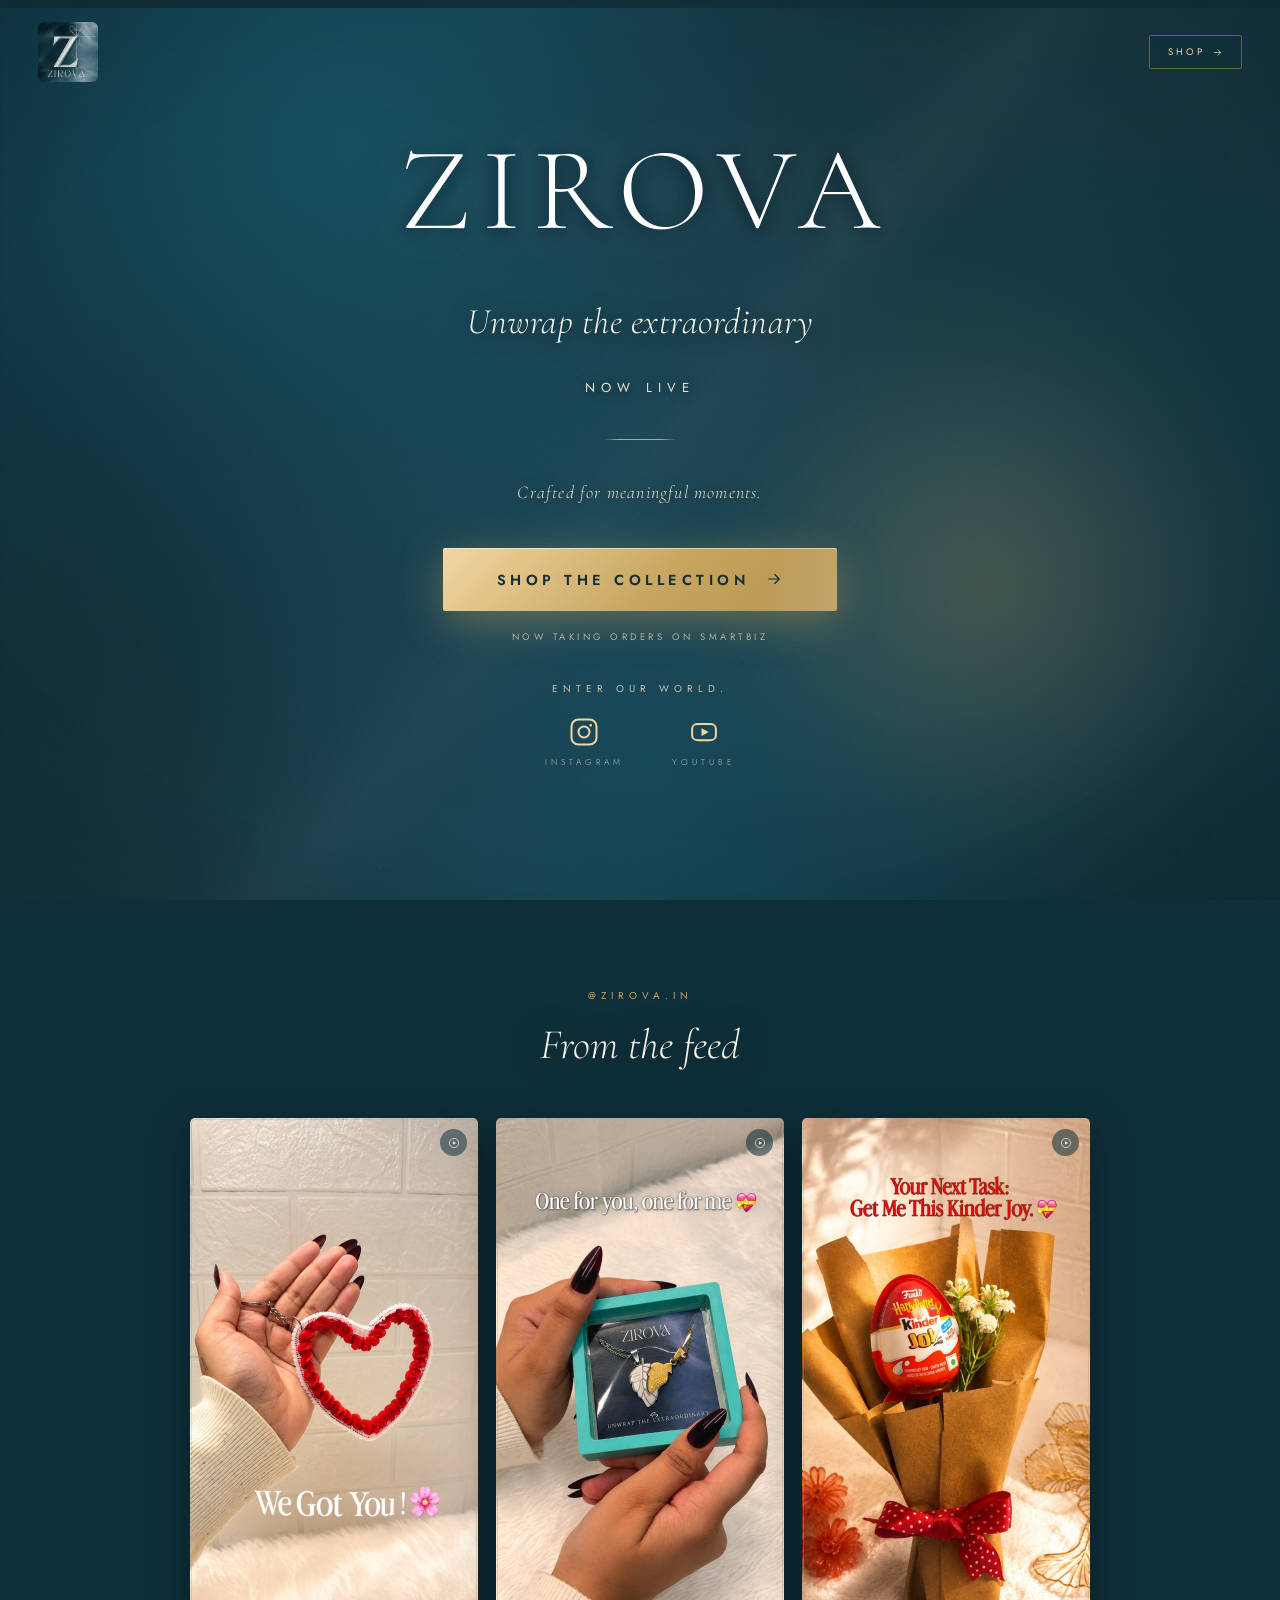
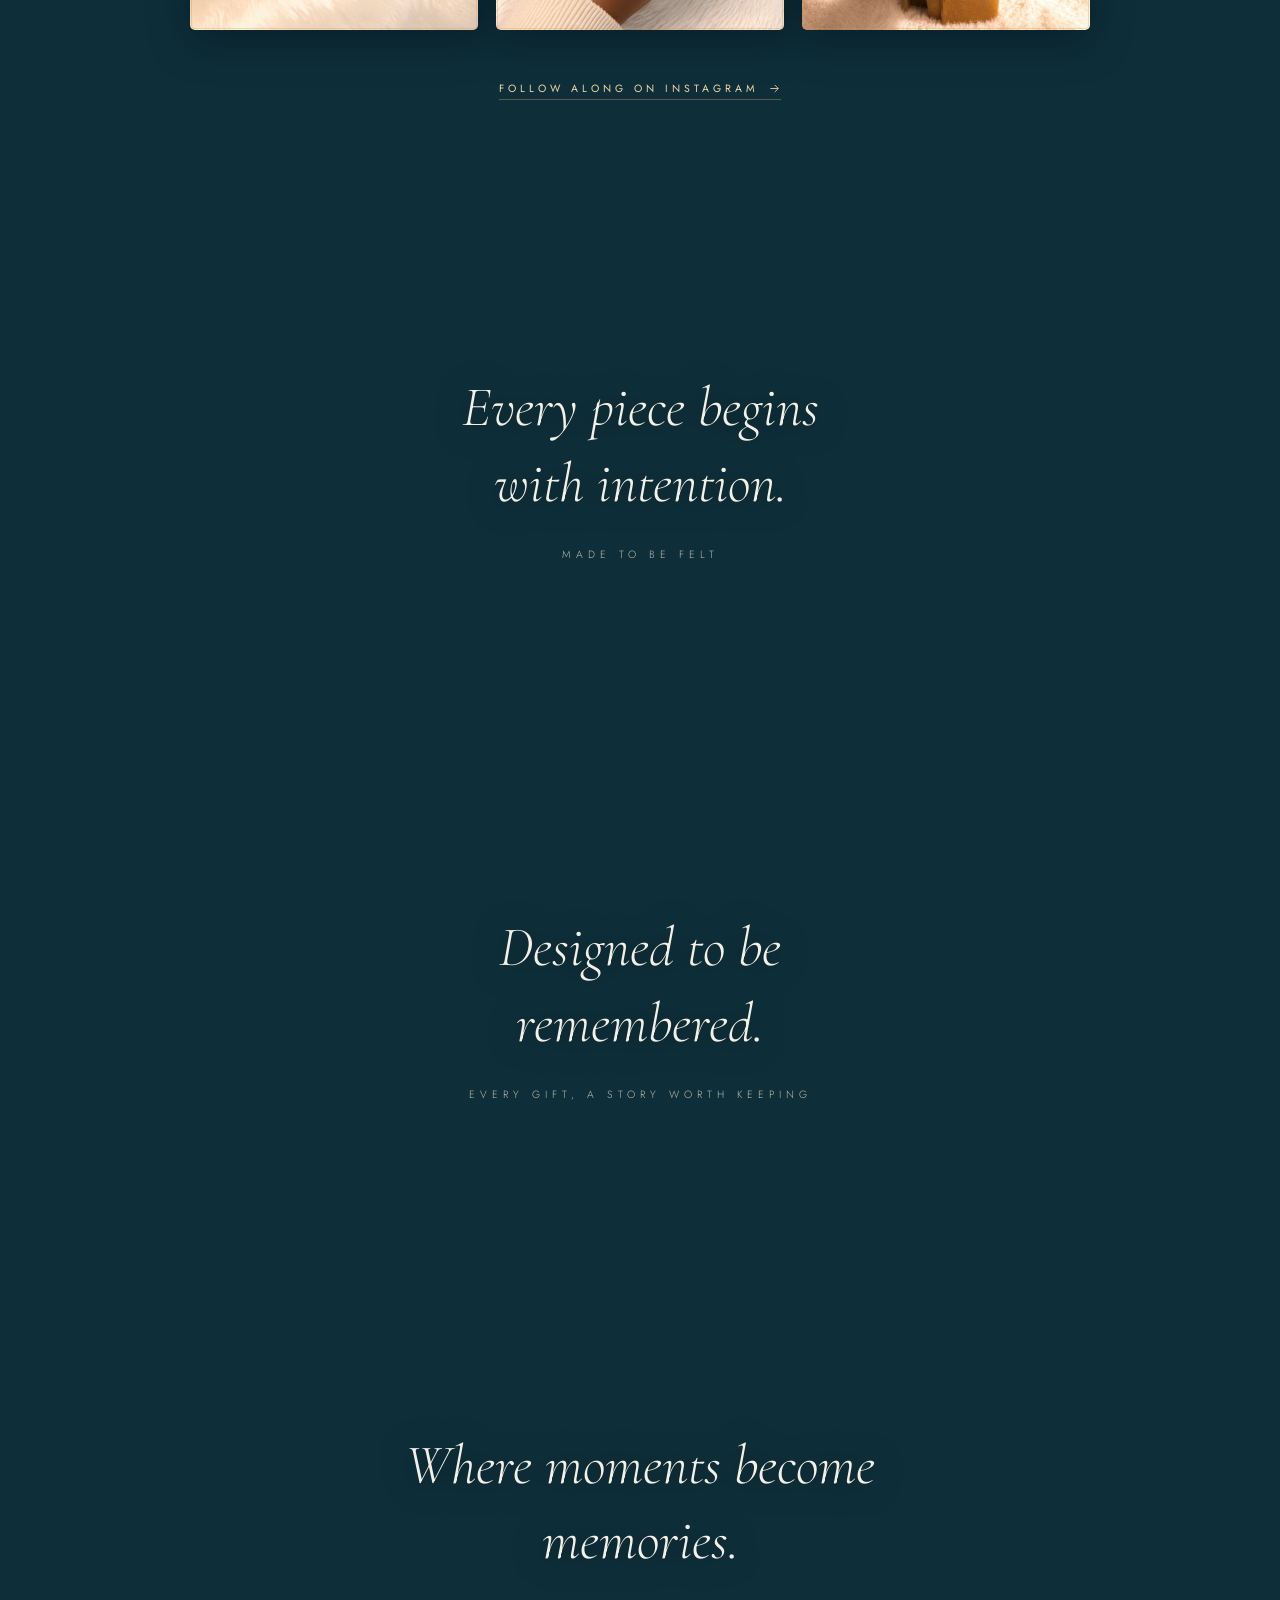
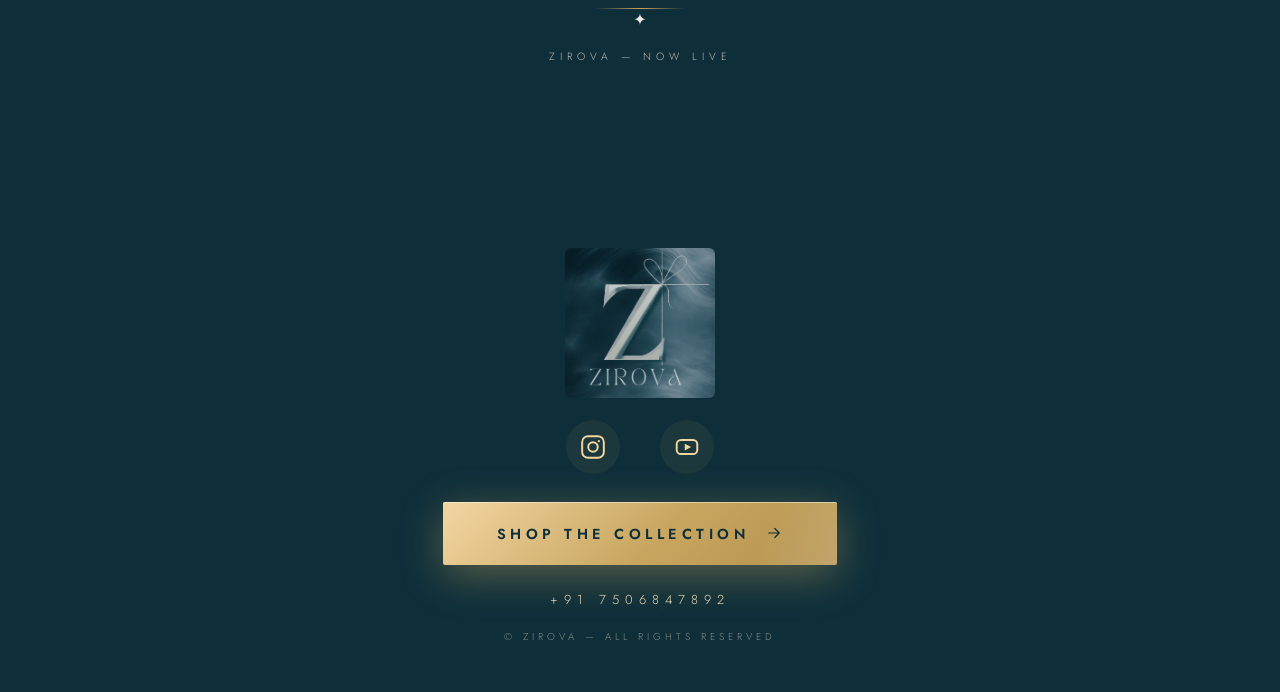
==== commit da989a66: "Remove Diwali-specific content and restore classic brand theme with upgraded reels" ====
--- a/index.html
+++ b/index.html
@@ -1,37 +1,19 @@
-<!-- For the one who believed first. -->
 <!DOCTYPE html>
 <html lang="en">
 <head>
   <meta charset="UTF-8"/>
-  <meta name="viewport" content="width=device-width, initial-scale=1.0"/>
+  <meta name="viewport" content="width=device-width, initial-scale=1.0, maximum-scale=1.0, user-scalable=no"/>
   <title>ZIROVA — Unwrap the extraordinary</title>
-  <meta name="description" content="Festive hampers, diya holders and gift boxes for Diwali, from Zirova."/>
-
-  <!-- SEO + Social Preview -->
+  <meta name="description" content="Now live. Crafted for meaningful moments."/>
   <meta property="og:title" content="ZIROVA — Unwrap the extraordinary">
-  <meta property="og:description" content="Festive hampers, diya holders and gift boxes for Diwali, from Zirova.">
+  <meta property="og:description" content="Now live. Crafted for meaningful moments.">
   <meta property="og:type" content="website">
-  <meta property="og:url" content="https://zirova.in">
-  <meta property="og:image" content="https://zirova.in/preview.jpg">
-
-  <!-- Canonical -->
-  <link rel="canonical" href="https://zirova.in">
-
-  <!-- Favicon -->
-  <link rel="icon" type="image/png" href="/favicon.png?v=2">
-  <link rel="shortcut icon" href="/favicon.png?v=2">
-
-  <!-- Theme color -->
   <meta name="theme-color" content="#0E2F3A">
-  <meta name="apple-mobile-web-app-capable" content="yes">
   <meta name="apple-mobile-web-app-status-bar-style" content="black-translucent">
-
-  <!-- Font preload -->
-  <link rel="preload" href="https://fonts.googleapis.com/css2?family=Cormorant+Garamond:ital,wght@0,300;0,400;1,300;1,400&family=Jost:wght@300;400;600&display=swap" as="style">
-
-  <link rel="preconnect" href="https://fonts.googleapis.com"/>
-  <link rel="preconnect" href="https://fonts.gstatic.com" crossorigin/>
-  <link href="https://fonts.googleapis.com/css2?family=Cormorant+Garamond:ital,wght@0,300;0,400;1,300;1,400&family=Jost:wght@300;400;600&display=swap" rel="stylesheet"/>
+  <link rel="icon" type="image/png" href="zirova_logo.png">
+  <link rel="apple-touch-icon" href="zirova_logo.png">
+  <link rel="preload" href="https://fonts.googleapis.com/css2?family=Cormorant+Garamond:ital,wght@0,300;0,400;1,300;1,400&family=Jost:wght@300;400;500&display=swap" as="style">
+  <link href="https://fonts.googleapis.com/css2?family=Cormorant+Garamond:ital,wght@0,300;0,400;1,300;1,400&family=Jost:wght@300;400;500&display=swap" rel="stylesheet">
   <link href="https://fonts.googleapis.com/css2?family=Playfair+Display:wght@400;500&display=swap" rel="stylesheet">
   <style>
     *, *::before, *::after { box-sizing:border-box; margin:0; padding:0; }
@@ -478,457 +460,6 @@
       .shop-cta svg{width:15px; height:15px;}
     }
     @media(max-width:360px){ .wm{font-size:40px;} }
-
-    /* ===================== DIWALI EDIT ===================== */
-    /* hero: allow content to grow on short screens, clip the mandala */
-    .hero { height:auto; min-height:100vh; min-height:100svh; overflow:hidden; }
-
-    .mandala-wrap {
-      position:absolute; z-index:-1; pointer-events:none;
-      top:50%; left:50%;
-      width:min(135vw,1020px); aspect-ratio:1;
-      transform:translate(-50%,-50%);
-      color:#C8A660; opacity:0.085;
-      -webkit-mask-image:radial-gradient(circle,#000 52%,transparent 71%);
-              mask-image:radial-gradient(circle,#000 52%,transparent 71%);
-    }
-    .mandala-wrap svg { width:100%; height:100%; display:block; animation:mandalaSpin 140s linear infinite; }
-    @keyframes mandalaSpin { to { transform:rotate(360deg); } }
-
-    /* diya + flame */
-    .flame { transform-box:fill-box; transform-origin:50% 100%; transform:scale(0); opacity:0; }
-    .glow  { opacity:0; transition:opacity 1200ms ease; }
-    .go .glow, .on .glow { opacity:1; transition-delay:var(--d,0ms); animation:glowPulse 3.4s ease-in-out infinite; animation-delay:calc(var(--d,0ms) + 1200ms); }
-    .go .flame, .on .flame {
-      animation:ignite 900ms cubic-bezier(0.22,1,0.36,1) var(--d,0ms) forwards,
-                flick 3.1s ease-in-out calc(var(--d,0ms) + 900ms) infinite;
-    }
-    @keyframes ignite { from { transform:scale(0); opacity:0; } to { transform:scale(1); opacity:1; } }
-    @keyframes flick {
-      0%,100% { transform:scale(1,1) rotate(0deg); }
-      22% { transform:scale(0.94,1.07) rotate(-1.6deg); }
-      48% { transform:scale(1.05,0.95) rotate(1.1deg); }
-      74% { transform:scale(0.97,1.04) rotate(-0.9deg); }
-    }
-    @keyframes glowPulse { 0%,100% { opacity:1; } 50% { opacity:0.62; } }
-    @media(prefers-reduced-motion:reduce){
-      .flame { transform:none!important; opacity:1!important; animation:none!important; }
-      .glow  { opacity:1!important; animation:none!important; }
-      .mandala-wrap svg { animation:none; }
-    }
-
-    .hero-diya { display:block; width:54px; margin:0 auto 1.5rem; }
-    .hero-diya svg, .diya-row svg { width:100%; height:auto; overflow:visible; display:block; }
-
-    /* ornament divider (replaces plain hairline) */
-    .orn { display:block; width:220px; max-width:60vw; margin:0 auto 2.6rem; }
-    .orn.fl { transform-origin:center; }
-    .orn-svg { width:100%; height:auto; display:block; }
-    .orn.tight { margin:1.8rem auto 0; }
-
-    /* toran strip */
-    .toran {
-      width:100%; height:72px; line-height:0; margin-bottom:3.2rem;
-      -webkit-mask-image:linear-gradient(90deg,transparent 0,#000 14%,#000 86%,transparent 100%);
-              mask-image:linear-gradient(90deg,transparent 0,#000 14%,#000 86%,transparent 100%);
-      opacity:0; transform:translateY(-10px);
-      transition:opacity 1200ms ease, transform 1200ms cubic-bezier(0.22,1,0.36,1);
-    }
-    .toran.on { opacity:1; transform:translateY(0); }
-    .toran-svg { display:block; width:100%; height:72px; }
-
-    /* diwali section */
-    .diw-sect { width:100%; padding:0 2rem 6rem; text-align:center; position:relative; }
-    .diw-eyebrow { font-family:'Jost',system-ui,sans-serif; font-size:10px; font-weight:400; letter-spacing:5px; text-transform:uppercase; color:#C8A660; margin-bottom:1rem; }
-    .diw-h { font-family:'Cormorant Garamond',Georgia,serif; font-weight:300; font-style:italic; font-size:clamp(30px,5.4vw,52px); color:#F5F0E5; text-shadow:0 2px 30px rgba(5,14,26,0.70); line-height:1.25; margin-bottom:1.1rem; }
-    .diw-p { font-family:'Cormorant Garamond',Georgia,serif; font-style:italic; font-weight:300; font-size:clamp(15px,2.4vw,19px); color:#E2DDD1; letter-spacing:0.8px; max-width:460px; margin:0 auto 2.6rem; line-height:1.6; }
-
-    .diya-row { display:flex; justify-content:center; align-items:flex-end; gap:clamp(14px,3.4vw,34px); margin:0 auto 2.2rem; }
-    .diya-row > span { display:block; width:clamp(30px,5.4vw,46px); }
-    .diya-row > span:nth-child(2), .diya-row > span:nth-child(4) { width:clamp(26px,4.6vw,40px); }
-    .diya-row > span:nth-child(3) { width:clamp(36px,6.4vw,56px); }
-
-    .diw-grid { display:grid; grid-template-columns:repeat(3,1fr); gap:18px; max-width:900px; margin:0 auto 3rem; }
-    .diw-item { display:flex; flex-direction:column; align-items:center; }
-    .diw-item .feed-card {
-      width:100%; aspect-ratio:9/16;
-      border-radius:28% 28% 2% 2% / 15.5% 15.5% 1% 1%;
-    }
-    .diw-item .feed-card::before { border-radius:inherit; box-shadow:inset 0 0 0 1px rgba(198,162,96,0.5); }
-    .diw-item .feed-badge { top:auto; bottom:11px; right:11px; }
-    @media(max-width:640px){
-      .diw-sect { padding:0 1.2rem 5rem; }
-      .diw-grid { gap:9px; }
-      .diw-item .feed-badge { bottom:7px; right:7px; }
-      .toran { height:60px; margin-bottom:2.4rem; }
-      .toran-svg { height:60px; }
-      .hero-diya { width:46px; }
-    }
-    .diw-follow-wrap { margin-top:0.4rem; }
-
-    /* footer toran spacing */
-    .foot .toran { margin-bottom:2.2rem; }
-
-    /* ==========================================================
-       ZIROVA — DIWALI GIFTING SECTION (SCOPED & ISOLATED)
-       ========================================================== */
-    .zg-sect {
-      width: 100%;
-      padding: 0 2rem 6.5rem;
-      text-align: center;
-      position: relative;
-    }
-    .zg-inner {
-      max-width: 1100px;
-      margin: 0 auto;
-      position: relative;
-    }
-    .zg-divider {
-      display: flex;
-      align-items: center;
-      justify-content: center;
-      gap: 16px;
-      margin: 0 auto 1.8rem;
-      max-width: 280px;
-    }
-    .zg-divider::before, .zg-divider::after {
-      content: '';
-      flex: 1;
-      height: 1px;
-      background: linear-gradient(90deg, transparent, rgba(198, 162, 96, 0.45), transparent);
-    }
-    .zg-diya-icon {
-      width: 22px;
-      height: 22px;
-      color: #C8A660;
-      opacity: 0.85;
-    }
-    .zg-eyebrow {
-      font-family: 'Jost', system-ui, sans-serif;
-      font-size: 11.5px;
-      font-weight: 500;
-      letter-spacing: 4.5px;
-      text-transform: uppercase;
-      color: #E8CC8E;
-      margin-bottom: 1.1rem;
-    }
-    .zg-h {
-      font-family: 'Cormorant Garamond', Georgia, serif;
-      font-weight: 400;
-      font-style: italic;
-      font-size: clamp(34px, 5.5vw, 56px);
-      color: #FFFFFF;
-      text-shadow: 0 4px 35px rgba(2, 8, 14, 0.90);
-      line-height: 1.25;
-      margin-bottom: 1.3rem;
-    }
-    .zg-p {
-      font-family: 'Cormorant Garamond', Georgia, serif;
-      font-style: italic;
-      font-weight: 400;
-      font-size: clamp(17.5px, 2.3vw, 21.5px);
-      color: #F4EFE6;
-      letter-spacing: 0.5px;
-      max-width: 720px;
-      margin: 0 auto 3.6rem;
-      line-height: 1.7;
-      text-shadow: 0 2px 18px rgba(2, 8, 14, 0.6);
-    }
-    .zg-grid {
-      display: grid;
-      grid-template-columns: repeat(2, 1fr);
-      gap: 32px;
-      max-width: 1060px;
-      margin: 0 auto;
-      align-items: stretch;
-    }
-    .zg-card {
-      position: relative;
-      display: flex;
-      flex-direction: column;
-      background: rgba(7, 24, 32, 0.88);
-      backdrop-filter: blur(10px);
-      -webkit-backdrop-filter: blur(10px);
-      border: 1px solid rgba(198, 162, 96, 0.35);
-      border-radius: 4px;
-      padding: 26px;
-      text-align: left;
-      overflow: hidden;
-      transition: transform 450ms cubic-bezier(0.22, 1, 0.36, 1), 
-                  border-color 450ms ease, 
-                  box-shadow 450ms ease;
-      box-shadow: 0 18px 45px rgba(2, 8, 12, 0.6);
-    }
-    .zg-card:hover {
-      transform: translateY(-5px);
-      border-color: rgba(220, 185, 115, 0.65);
-      box-shadow: 0 26px 60px rgba(2, 8, 12, 0.75), 0 0 35px rgba(198, 162, 96, 0.16);
-    }
-    .zg-card::before {
-      content: '';
-      position: absolute;
-      top: 0; left: 0; right: 0; height: 1px;
-      background: linear-gradient(90deg, transparent 0%, rgba(242, 214, 162, 0.65) 50%, transparent 100%);
-      opacity: 0.85;
-    }
-    .zg-card-media {
-      position: relative;
-      width: 100%;
-      aspect-ratio: 16 / 9;
-      border-radius: 3px;
-      overflow: hidden;
-      margin-bottom: 22px;
-      border: 1px solid rgba(198, 162, 96, 0.3);
-      background: #06171E;
-      display: block;
-      text-decoration: none;
-    }
-    .zg-card-media img {
-      width: 100%;
-      height: 100%;
-      object-fit: cover;
-      display: block;
-      transition: transform 650ms cubic-bezier(0.22, 1, 0.36, 1), filter 650ms ease;
-    }
-    .zg-card:hover .zg-card-media img {
-      transform: scale(1.035);
-    }
-    .zg-card-badge {
-      position: absolute;
-      top: 12px;
-      right: 12px;
-      background: rgba(7, 26, 34, 0.94);
-      border: 1px solid rgba(220, 185, 115, 0.6);
-      border-radius: 3px;
-      padding: 5px 12px;
-      font-family: 'Jost', system-ui, sans-serif;
-      font-size: 10.5px;
-      font-weight: 600;
-      letter-spacing: 2px;
-      text-transform: uppercase;
-      color: #F7DFB0;
-      backdrop-filter: blur(6px);
-    }
-    .zg-card-body {
-      display: flex;
-      flex-direction: column;
-      flex-grow: 1;
-    }
-    .zg-card-tag {
-      font-family: 'Jost', system-ui, sans-serif;
-      font-size: 11px;
-      font-weight: 600;
-      letter-spacing: 3.5px;
-      text-transform: uppercase;
-      color: #E8CC8E;
-      margin-bottom: 10px;
-    }
-    .zg-card-title {
-      font-family: 'Cormorant Garamond', Georgia, serif;
-      font-size: clamp(26px, 3vw, 33px);
-      font-weight: 500;
-      color: #FFFFFF;
-      letter-spacing: 0.3px;
-      line-height: 1.25;
-      margin-bottom: 14px;
-    }
-    .zg-card-desc {
-      font-family: 'Jost', system-ui, sans-serif;
-      font-size: 15.5px;
-      font-weight: 400;
-      color: #ECE7DD;
-      line-height: 1.7;
-      margin-bottom: 28px;
-      flex-grow: 1;
-      letter-spacing: 0.2px;
-    }
-    .zg-cta {
-      position: relative;
-      display: inline-flex;
-      align-items: center;
-      justify-content: center;
-      gap: 12px;
-      padding: 17px 28px;
-      width: 100%;
-      box-sizing: border-box;
-      font-family: 'Jost', system-ui, sans-serif;
-      font-size: 13px;
-      font-weight: 600;
-      letter-spacing: 2.8px;
-      text-transform: uppercase;
-      color: #071E26;
-      background: linear-gradient(135deg, #F5DCAB 0%, #D1B16D 55%, #BD9C57 100%);
-      border-radius: 3px;
-      text-decoration: none;
-      overflow: hidden;
-      box-shadow: 0 8px 30px rgba(198, 162, 96, 0.4), 0 1px 0 rgba(255, 255, 255, 0.6) inset;
-      transition: transform 400ms cubic-bezier(0.22, 1, 0.36, 1), box-shadow 400ms ease;
-    }
-    .zg-cta::before {
-      content: '';
-      position: absolute;
-      inset: 0;
-      background: linear-gradient(115deg, transparent 20%, rgba(255, 255, 255, 0.55) 50%, transparent 80%);
-      background-size: 220% 100%;
-      background-position: 150% 0;
-      transition: background-position 900ms ease;
-    }
-    .zg-cta:hover {
-      transform: translateY(-2px);
-      box-shadow: 0 12px 42px rgba(198, 162, 96, 0.52), 0 1px 0 rgba(255, 255, 255, 0.5) inset;
-    }
-    .zg-cta:hover::before {
-      background-position: -50% 0;
-    }
-    .zg-cta:focus-visible {
-      outline: 1px solid #F2D6A2;
-      outline-offset: 4px;
-    }
-    .zg-cta span {
-      position: relative;
-      z-index: 1;
-    }
-    .zg-cta svg {
-      position: relative;
-      z-index: 1;
-      width: 15px;
-      height: 15px;
-      transition: transform 300ms ease;
-    }
-    .zg-cta:hover svg {
-      transform: translateX(3px);
-    }
-    @media(max-width: 860px) {
-      .zg-grid {
-        grid-template-columns: 1fr;
-        max-width: 540px;
-        gap: 24px;
-      }
-      .zg-sect {
-        padding: 0 1.2rem 5rem;
-      }
-    }
-    @media(max-width: 480px) {
-      .zg-card {
-        padding: 18px;
-      }
-      .zg-cta {
-        padding: 15px 20px;
-        font-size: 11px;
-        letter-spacing: 2.8px;
-      }
-    }
-  
-    /* ==========================================================================
-       ZIROVA FLOATING SOOTHING MUSIC CONTROLLER
-       ========================================================================== */
-    .zirova-audio-widget {
-      position: fixed;
-      bottom: 24px;
-      right: 24px;
-      z-index: 9999;
-      display: flex;
-      align-items: center;
-    }
-
-    .zirova-audio-btn {
-      display: inline-flex;
-      align-items: center;
-      gap: 10px;
-      padding: 9px 18px;
-      background: rgba(10, 30, 38, 0.92);
-      backdrop-filter: blur(16px);
-      -webkit-backdrop-filter: blur(16px);
-      border: 1px solid rgba(198, 162, 96, 0.45);
-      border-radius: 30px;
-      color: #F2D6A2;
-      font-family: 'Jost', system-ui, sans-serif;
-      font-size: 11px;
-      font-weight: 500;
-      letter-spacing: 2px;
-      text-transform: uppercase;
-      cursor: pointer;
-      box-shadow: 0 10px 30px rgba(2, 8, 12, 0.65), 0 0 20px rgba(198, 162, 96, 0.12);
-      transition: all 350ms cubic-bezier(0.22, 1, 0.36, 1);
-      user-select: none;
-    }
-
-    .zirova-audio-btn:hover {
-      background: rgba(14, 47, 58, 0.98);
-      border-color: #C8A660;
-      color: #FFFFFF;
-      transform: translateY(-2px);
-      box-shadow: 0 14px 38px rgba(2, 8, 12, 0.75), 0 0 28px rgba(198, 162, 96, 0.28);
-    }
-
-    /* Sound Waves Animation */
-    .audio-waves {
-      display: inline-flex;
-      align-items: flex-end;
-      gap: 2.5px;
-      height: 14px;
-    }
-
-    .wave-bar {
-      width: 2.5px;
-      background: #C8A660;
-      border-radius: 1px;
-      height: 4px;
-      transition: height 250ms ease, opacity 250ms ease;
-    }
-
-    .zirova-audio-widget.is-playing .wave-bar {
-      animation: zirovaSoundWave 1.2s ease-in-out infinite alternate;
-    }
-
-    .zirova-audio-widget.is-playing .wave-bar.bar-1 { animation-delay: 0.1s; }
-    .zirova-audio-widget.is-playing .wave-bar.bar-2 { animation-delay: 0.35s; }
-    .zirova-audio-widget.is-playing .wave-bar.bar-3 { animation-delay: 0.2s; }
-    .zirova-audio-widget.is-playing .wave-bar.bar-4 { animation-delay: 0.45s; }
-
-    @keyframes zirovaSoundWave {
-      0% { height: 3px; opacity: 0.6; }
-      50% { height: 14px; opacity: 1; }
-      100% { height: 5px; opacity: 0.75; }
-    }
-
-    .zirova-audio-widget.is-muted .wave-bar {
-      height: 3px !important;
-      animation: none !important;
-      opacity: 0.35;
-    }
-
-    .zirova-audio-widget.is-muted .audio-icon-sound { display: none !important; }
-    .zirova-audio-widget.is-muted .audio-icon-mute { display: inline-block !important; }
-
-    .zirova-audio-widget.is-muted .zirova-audio-btn {
-      border-color: rgba(198, 162, 96, 0.22);
-      color: rgba(242, 214, 162, 0.6);
-      background: rgba(8, 22, 28, 0.88);
-    }
-
-    .audio-icon-wrap {
-      display: inline-flex;
-      align-items: center;
-      justify-content: center;
-    }
-
-    .audio-icon-wrap svg {
-      width: 14px;
-      height: 14px;
-    }
-
-    @media (max-width: 600px) {
-      .zirova-audio-widget {
-        bottom: 16px;
-        right: 16px;
-      }
-      .zirova-audio-btn {
-        padding: 7px 12px;
-        font-size: 10px;
-        gap: 8px;
-      }
-    }
 
     /* Video Hover Preview for Reels */
     .feed-video-preview {
@@ -996,24 +527,9 @@
     .feed-card:hover .feed-hover-cta {
       transform: translateY(0);
     }
-</style>
+  </style>
 </head>
 <body>
-  <svg width="0" height="0" style="position:absolute" aria-hidden="true" focusable="false">
-  <defs>
-    <linearGradient id="gBody" x1="0" y1="0" x2="0" y2="1">
-      <stop offset="0" stop-color="#F2D6A2"/><stop offset="0.55" stop-color="#C8A660"/><stop offset="1" stop-color="#8F7236"/>
-    </linearGradient>
-    <linearGradient id="gFlame" x1="0" y1="1" x2="0" y2="0">
-      <stop offset="0" stop-color="#C8A660"/><stop offset="0.55" stop-color="#F2D6A2"/><stop offset="1" stop-color="#FFF1CC"/>
-    </linearGradient>
-    <radialGradient id="gGlow">
-      <stop offset="0" stop-color="#F2D6A2" stop-opacity="0.55"/><stop offset="0.45" stop-color="#C8A660" stop-opacity="0.18"/><stop offset="1" stop-color="#C8A660" stop-opacity="0"/>
-    </radialGradient>
-    <linearGradient id="gLineL" x1="0" y1="0" x2="1" y2="0"><stop offset="0" stop-color="#C8A660" stop-opacity="0"/><stop offset="1" stop-color="#C8A660"/></linearGradient>
-    <linearGradient id="gLineR" x1="0" y1="0" x2="1" y2="0"><stop offset="0" stop-color="#C8A660"/><stop offset="1" stop-color="#C8A660" stop-opacity="0"/></linearGradient>
-  </defs>
-</svg>
   <canvas id="stage" aria-hidden="true"></canvas>
   <div    id="grain" aria-hidden="true"></div>
   <div    id="vig"   aria-hidden="true"></div>
@@ -1024,7 +540,7 @@
 
   <nav class="navbar" aria-label="Zirova">
     <img src="zirova_logo.png" alt="Zirova" class="nav-logo" id="navLogo"/>
-    <a href="https://zirova.smartbiz.in/" data-diwali-link class="nav-shop" id="navShop" target="_blank" rel="noopener noreferrer">
+    <a href="https://zirova.smartbiz.in/" class="nav-shop" id="navShop" target="_blank" rel="noopener noreferrer">
       <span>Shop</span>
       <svg viewBox="0 0 24 24" fill="none" aria-hidden="true"><path d="M5 12h13M13 6l6 6-6 6" stroke="currentColor" stroke-width="1.6" stroke-linecap="round" stroke-linejoin="round"/></svg>
     </a>
@@ -1032,19 +548,13 @@
 
   <div class="page">
     <section class="hero" role="banner">
-      <div class="mandala-wrap" aria-hidden="true"><svg viewBox="0 0 400 400" fill="none" stroke="currentColor" stroke-width="0.9" stroke-linejoin="round"><circle cx="200" cy="200" r="196"/><circle cx="200" cy="200" r="186"/><circle cx="200" cy="8" r="1.5" fill="currentColor" stroke="none" transform="rotate(0.0 200 200)"/><circle cx="200" cy="8" r="1.5" fill="currentColor" stroke="none" transform="rotate(7.5 200 200)"/><circle cx="200" cy="8" r="1.5" fill="currentColor" stroke="none" transform="rotate(15.0 200 200)"/><circle cx="200" cy="8" r="1.5" fill="currentColor" stroke="none" transform="rotate(22.5 200 200)"/><circle cx="200" cy="8" r="1.5" fill="currentColor" stroke="none" transform="rotate(30.0 200 200)"/><circle cx="200" cy="8" r="1.5" fill="currentColor" stroke="none" transform="rotate(37.5 200 200)"/><circle cx="200" cy="8" r="1.5" fill="currentColor" stroke="none" transform="rotate(45.0 200 200)"/><circle cx="200" cy="8" r="1.5" fill="currentColor" stroke="none" transform="rotate(52.5 200 200)"/><circle cx="200" cy="8" r="1.5" fill="currentColor" stroke="none" transform="rotate(60.0 200 200)"/><circle cx="200" cy="8" r="1.5" fill="currentColor" stroke="none" transform="rotate(67.5 200 200)"/><circle cx="200" cy="8" r="1.5" fill="currentColor" stroke="none" transform="rotate(75.0 200 200)"/><circle cx="200" cy="8" r="1.5" fill="currentColor" stroke="none" transform="rotate(82.5 200 200)"/><circle cx="200" cy="8" r="1.5" fill="currentColor" stroke="none" transform="rotate(90.0 200 200)"/><circle cx="200" cy="8" r="1.5" fill="currentColor" stroke="none" transform="rotate(97.5 200 200)"/><circle cx="200" cy="8" r="1.5" fill="currentColor" stroke="none" transform="rotate(105.0 200 200)"/><circle cx="200" cy="8" r="1.5" fill="currentColor" stroke="none" transform="rotate(112.5 200 200)"/><circle cx="200" cy="8" r="1.5" fill="currentColor" stroke="none" transform="rotate(120.0 200 200)"/><circle cx="200" cy="8" r="1.5" fill="currentColor" stroke="none" transform="rotate(127.5 200 200)"/><circle cx="200" cy="8" r="1.5" fill="currentColor" stroke="none" transform="rotate(135.0 200 200)"/><circle cx="200" cy="8" r="1.5" fill="currentColor" stroke="none" transform="rotate(142.5 200 200)"/><circle cx="200" cy="8" r="1.5" fill="currentColor" stroke="none" transform="rotate(150.0 200 200)"/><circle cx="200" cy="8" r="1.5" fill="currentColor" stroke="none" transform="rotate(157.5 200 200)"/><circle cx="200" cy="8" r="1.5" fill="currentColor" stroke="none" transform="rotate(165.0 200 200)"/><circle cx="200" cy="8" r="1.5" fill="currentColor" stroke="none" transform="rotate(172.5 200 200)"/><circle cx="200" cy="8" r="1.5" fill="currentColor" stroke="none" transform="rotate(180.0 200 200)"/><circle cx="200" cy="8" r="1.5" fill="currentColor" stroke="none" transform="rotate(187.5 200 200)"/><circle cx="200" cy="8" r="1.5" fill="currentColor" stroke="none" transform="rotate(195.0 200 200)"/><circle cx="200" cy="8" r="1.5" fill="currentColor" stroke="none" transform="rotate(202.5 200 200)"/><circle cx="200" cy="8" r="1.5" fill="currentColor" stroke="none" transform="rotate(210.0 200 200)"/><circle cx="200" cy="8" r="1.5" fill="currentColor" stroke="none" transform="rotate(217.5 200 200)"/><circle cx="200" cy="8" r="1.5" fill="currentColor" stroke="none" transform="rotate(225.0 200 200)"/><circle cx="200" cy="8" r="1.5" fill="currentColor" stroke="none" transform="rotate(232.5 200 200)"/><circle cx="200" cy="8" r="1.5" fill="currentColor" stroke="none" transform="rotate(240.0 200 200)"/><circle cx="200" cy="8" r="1.5" fill="currentColor" stroke="none" transform="rotate(247.5 200 200)"/><circle cx="200" cy="8" r="1.5" fill="currentColor" stroke="none" transform="rotate(255.0 200 200)"/><circle cx="200" cy="8" r="1.5" fill="currentColor" stroke="none" transform="rotate(262.5 200 200)"/><circle cx="200" cy="8" r="1.5" fill="currentColor" stroke="none" transform="rotate(270.0 200 200)"/><circle cx="200" cy="8" r="1.5" fill="currentColor" stroke="none" transform="rotate(277.5 200 200)"/><circle cx="200" cy="8" r="1.5" fill="currentColor" stroke="none" transform="rotate(285.0 200 200)"/><circle cx="200" cy="8" r="1.5" fill="currentColor" stroke="none" transform="rotate(292.5 200 200)"/><circle cx="200" cy="8" r="1.5" fill="currentColor" stroke="none" transform="rotate(300.0 200 200)"/><circle cx="200" cy="8" r="1.5" fill="currentColor" stroke="none" transform="rotate(307.5 200 200)"/><circle cx="200" cy="8" r="1.5" fill="currentColor" stroke="none" transform="rotate(315.0 200 200)"/><circle cx="200" cy="8" r="1.5" fill="currentColor" stroke="none" transform="rotate(322.5 200 200)"/><circle cx="200" cy="8" r="1.5" fill="currentColor" stroke="none" transform="rotate(330.0 200 200)"/><circle cx="200" cy="8" r="1.5" fill="currentColor" stroke="none" transform="rotate(337.5 200 200)"/><circle cx="200" cy="8" r="1.5" fill="currentColor" stroke="none" transform="rotate(345.0 200 200)"/><circle cx="200" cy="8" r="1.5" fill="currentColor" stroke="none" transform="rotate(352.5 200 200)"/><path d="M200 14 Q205 24 200 34 Q195 24 200 14Z" transform="rotate(0 200 200)"/><path d="M200 14 Q205 24 200 34 Q195 24 200 14Z" transform="rotate(15 200 200)"/><path d="M200 14 Q205 24 200 34 Q195 24 200 14Z" transform="rotate(30 200 200)"/><path d="M200 14 Q205 24 200 34 Q195 24 200 14Z" transform="rotate(45 200 200)"/><path d="M200 14 Q205 24 200 34 Q195 24 200 14Z" transform="rotate(60 200 200)"/><path d="M200 14 Q205 24 200 34 Q195 24 200 14Z" transform="rotate(75 200 200)"/><path d="M200 14 Q205 24 200 34 Q195 24 200 14Z" transform="rotate(90 200 200)"/><path d="M200 14 Q205 24 200 34 Q195 24 200 14Z" transform="rotate(105 200 200)"/><path d="M200 14 Q205 24 200 34 Q195 24 200 14Z" transform="rotate(120 200 200)"/><path d="M200 14 Q205 24 200 34 Q195 24 200 14Z" transform="rotate(135 200 200)"/><path d="M200 14 Q205 24 200 34 Q195 24 200 14Z" transform="rotate(150 200 200)"/><path d="M200 14 Q205 24 200 34 Q195 24 200 14Z" transform="rotate(165 200 200)"/><path d="M200 14 Q205 24 200 34 Q195 24 200 14Z" transform="rotate(180 200 200)"/><path d="M200 14 Q205 24 200 34 Q195 24 200 14Z" transform="rotate(195 200 200)"/><path d="M200 14 Q205 24 200 34 Q195 24 200 14Z" transform="rotate(210 200 200)"/><path d="M200 14 Q205 24 200 34 Q195 24 200 14Z" transform="rotate(225 200 200)"/><path d="M200 14 Q205 24 200 34 Q195 24 200 14Z" transform="rotate(240 200 200)"/><path d="M200 14 Q205 24 200 34 Q195 24 200 14Z" transform="rotate(255 200 200)"/><path d="M200 14 Q205 24 200 34 Q195 24 200 14Z" transform="rotate(270 200 200)"/><path d="M200 14 Q205 24 200 34 Q195 24 200 14Z" transform="rotate(285 200 200)"/><path d="M200 14 Q205 24 200 34 Q195 24 200 14Z" transform="rotate(300 200 200)"/><path d="M200 14 Q205 24 200 34 Q195 24 200 14Z" transform="rotate(315 200 200)"/><path d="M200 14 Q205 24 200 34 Q195 24 200 14Z" transform="rotate(330 200 200)"/><path d="M200 14 Q205 24 200 34 Q195 24 200 14Z" transform="rotate(345 200 200)"/><path d="M200 44 C216 70 216 108 200 138 C184 108 184 70 200 44Z" transform="rotate(0.0 200 200)"/><path d="M200 44 C216 70 216 108 200 138 C184 108 184 70 200 44Z" transform="rotate(22.5 200 200)"/><path d="M200 44 C216 70 216 108 200 138 C184 108 184 70 200 44Z" transform="rotate(45.0 200 200)"/><path d="M200 44 C216 70 216 108 200 138 C184 108 184 70 200 44Z" transform="rotate(67.5 200 200)"/><path d="M200 44 C216 70 216 108 200 138 C184 108 184 70 200 44Z" transform="rotate(90.0 200 200)"/><path d="M200 44 C216 70 216 108 200 138 C184 108 184 70 200 44Z" transform="rotate(112.5 200 200)"/><path d="M200 44 C216 70 216 108 200 138 C184 108 184 70 200 44Z" transform="rotate(135.0 200 200)"/><path d="M200 44 C216 70 216 108 200 138 C184 108 184 70 200 44Z" transform="rotate(157.5 200 200)"/><path d="M200 44 C216 70 216 108 200 138 C184 108 184 70 200 44Z" transform="rotate(180.0 200 200)"/><path d="M200 44 C216 70 216 108 200 138 C184 108 184 70 200 44Z" transform="rotate(202.5 200 200)"/><path d="M200 44 C216 70 216 108 200 138 C184 108 184 70 200 44Z" transform="rotate(225.0 200 200)"/><path d="M200 44 C216 70 216 108 200 138 C184 108 184 70 200 44Z" transform="rotate(247.5 200 200)"/><path d="M200 44 C216 70 216 108 200 138 C184 108 184 70 200 44Z" transform="rotate(270.0 200 200)"/><path d="M200 44 C216 70 216 108 200 138 C184 108 184 70 200 44Z" transform="rotate(292.5 200 200)"/><path d="M200 44 C216 70 216 108 200 138 C184 108 184 70 200 44Z" transform="rotate(315.0 200 200)"/><path d="M200 44 C216 70 216 108 200 138 C184 108 184 70 200 44Z" transform="rotate(337.5 200 200)"/><path d="M200 78 C210 96 210 118 200 138 C190 118 190 96 200 78Z" transform="rotate(11.25 200 200)"/><path d="M200 78 C210 96 210 118 200 138 C190 118 190 96 200 78Z" transform="rotate(33.75 200 200)"/><path d="M200 78 C210 96 210 118 200 138 C190 118 190 96 200 78Z" transform="rotate(56.25 200 200)"/><path d="M200 78 C210 96 210 118 200 138 C190 118 190 96 200 78Z" transform="rotate(78.75 200 200)"/><path d="M200 78 C210 96 210 118 200 138 C190 118 190 96 200 78Z" transform="rotate(101.25 200 200)"/><path d="M200 78 C210 96 210 118 200 138 C190 118 190 96 200 78Z" transform="rotate(123.75 200 200)"/><path d="M200 78 C210 96 210 118 200 138 C190 118 190 96 200 78Z" transform="rotate(146.25 200 200)"/><path d="M200 78 C210 96 210 118 200 138 C190 118 190 96 200 78Z" transform="rotate(168.75 200 200)"/><path d="M200 78 C210 96 210 118 200 138 C190 118 190 96 200 78Z" transform="rotate(191.25 200 200)"/><path d="M200 78 C210 96 210 118 200 138 C190 118 190 96 200 78Z" transform="rotate(213.75 200 200)"/><path d="M200 78 C210 96 210 118 200 138 C190 118 190 96 200 78Z" transform="rotate(236.25 200 200)"/><path d="M200 78 C210 96 210 118 200 138 C190 118 190 96 200 78Z" transform="rotate(258.75 200 200)"/><path d="M200 78 C210 96 210 118 200 138 C190 118 190 96 200 78Z" transform="rotate(281.25 200 200)"/><path d="M200 78 C210 96 210 118 200 138 C190 118 190 96 200 78Z" transform="rotate(303.75 200 200)"/><path d="M200 78 C210 96 210 118 200 138 C190 118 190 96 200 78Z" transform="rotate(326.25 200 200)"/><path d="M200 78 C210 96 210 118 200 138 C190 118 190 96 200 78Z" transform="rotate(348.75 200 200)"/><circle cx="200" cy="200" r="58"/><circle cx="200" cy="200" r="52"/><path d="M200 142 C208 154 208 164 200 176 C192 164 192 154 200 142Z" transform="rotate(0 200 200)"/><path d="M200 142 C208 154 208 164 200 176 C192 164 192 154 200 142Z" transform="rotate(30 200 200)"/><path d="M200 142 C208 154 208 164 200 176 C192 164 192 154 200 142Z" transform="rotate(60 200 200)"/><path d="M200 142 C208 154 208 164 200 176 C192 164 192 154 200 142Z" transform="rotate(90 200 200)"/><path d="M200 142 C208 154 208 164 200 176 C192 164 192 154 200 142Z" transform="rotate(120 200 200)"/><path d="M200 142 C208 154 208 164 200 176 C192 164 192 154 200 142Z" transform="rotate(150 200 200)"/><path d="M200 142 C208 154 208 164 200 176 C192 164 192 154 200 142Z" transform="rotate(180 200 200)"/><path d="M200 142 C208 154 208 164 200 176 C192 164 192 154 200 142Z" transform="rotate(210 200 200)"/><path d="M200 142 C208 154 208 164 200 176 C192 164 192 154 200 142Z" transform="rotate(240 200 200)"/><path d="M200 142 C208 154 208 164 200 176 C192 164 192 154 200 142Z" transform="rotate(270 200 200)"/><path d="M200 142 C208 154 208 164 200 176 C192 164 192 154 200 142Z" transform="rotate(300 200 200)"/><path d="M200 142 C208 154 208 164 200 176 C192 164 192 154 200 142Z" transform="rotate(330 200 200)"/><circle cx="200" cy="200" r="30"/><path d="M200 170 L204 190 L200 200 L196 190Z" transform="rotate(0 200 200)"/><path d="M200 170 L204 190 L200 200 L196 190Z" transform="rotate(45 200 200)"/><path d="M200 170 L204 190 L200 200 L196 190Z" transform="rotate(90 200 200)"/><path d="M200 170 L204 190 L200 200 L196 190Z" transform="rotate(135 200 200)"/><path d="M200 170 L204 190 L200 200 L196 190Z" transform="rotate(180 200 200)"/><path d="M200 170 L204 190 L200 200 L196 190Z" transform="rotate(225 200 200)"/><path d="M200 170 L204 190 L200 200 L196 190Z" transform="rotate(270 200 200)"/><path d="M200 170 L204 190 L200 200 L196 190Z" transform="rotate(315 200 200)"/><circle cx="200" cy="200" r="5" fill="currentColor" stroke="none"/></svg></div>
-
       <h1 class="wm fi" aria-label="ZIROVA">ZIROVA</h1>
       <p class="tagline fi">Unwrap the extraordinary</p>
-      <div class="orn fl" aria-hidden="true"><svg class="orn-svg" viewBox="0 0 240 26" aria-hidden="true">
-  <rect x="0" y="12.5" width="96" height="1" fill="url(#gLineL)"/>
-  <rect x="144" y="12.5" width="96" height="1" fill="url(#gLineR)"/>
-  <circle cx="102" cy="13" r="1.7" fill="#C8A660"/><circle cx="138" cy="13" r="1.7" fill="#C8A660"/>
-  <g transform="translate(120 14)"><path d="M0 -10 C4.6 -4.5 4.6 3 0 9 C-4.6 3 -4.6 -4.5 0 -10Z" transform="rotate(0) scale(1)" fill="none" stroke="#C8A660" stroke-width="1"/><path d="M0 -10 C4.6 -4.5 4.6 3 0 9 C-4.6 3 -4.6 -4.5 0 -10Z" transform="rotate(-34) scale(0.86)" fill="none" stroke="#C8A660" stroke-width="1"/><path d="M0 -10 C4.6 -4.5 4.6 3 0 9 C-4.6 3 -4.6 -4.5 0 -10Z" transform="rotate(34) scale(0.86)" fill="none" stroke="#C8A660" stroke-width="1"/><path d="M0 -10 C4.6 -4.5 4.6 3 0 9 C-4.6 3 -4.6 -4.5 0 -10Z" transform="rotate(-68) scale(0.66)" fill="none" stroke="#C8A660" stroke-width="1"/><path d="M0 -10 C4.6 -4.5 4.6 3 0 9 C-4.6 3 -4.6 -4.5 0 -10Z" transform="rotate(68) scale(0.66)" fill="none" stroke="#C8A660" stroke-width="1"/></g>
-</svg></div>
-      <p class="hcopy fi">Festive hampers, diya holders and gift boxes, ready to unwrap.</p>
-      <a href="https://zirova.smartbiz.in/" data-diwali-link class="shop-cta fi" target="_blank" rel="noopener noreferrer">
-        <span>Shop Diwali Collection</span>
+      <p class="status fi">Now&nbsp;Live</p>
+      <hr class="divider fl" aria-hidden="true"/>
+      <p class="hcopy fi">Crafted for meaningful moments.</p>
+      <a href="https://zirova.smartbiz.in/" class="shop-cta fi" target="_blank" rel="noopener noreferrer">
+        <span>Shop the Collection</span>
         <svg viewBox="0 0 24 24" fill="none" aria-hidden="true">
           <path d="M5 12h13M13 6l6 6-6 6" stroke="currentColor" stroke-width="1.6" stroke-linecap="round" stroke-linejoin="round"/>
         </svg>
@@ -1057,7 +567,7 @@
             <svg viewBox="0 0 24 24" fill="none">
               <rect x="2" y="2" width="20" height="20" rx="5.5" stroke="currentColor"/>
               <circle cx="12" cy="12" r="4.4" stroke="currentColor"/>
-              <circle cx="17.4" cy="6.6" r="1.2" fill="currentColor"/>
+              <circle cx="17.4" cy="6.6" r="1" fill="currentColor"/>
             </svg>
             <span class="soc-n">Instagram</span>
           </a>
@@ -1076,197 +586,6 @@
         <svg class="cue-arr" width="14" height="8" viewBox="0 0 14 8" fill="none">
           <path d="M1 1L7 7L13 1" stroke="#C8A660" stroke-width="1.6" stroke-linecap="round" stroke-linejoin="round"/>
         </svg>
-      </div>
-    </section>
-
-    <section class="diw-sect" aria-labelledby="diwHeading">
-      <div class="toran sr" aria-hidden="true"><svg class="toran-svg" width="100%" height="72" aria-hidden="true">
-  <defs>
-    <pattern id="toranPat" width="88" height="72" patternUnits="userSpaceOnUse">
-      <path d="M0 3 Q44 16 88 3" fill="none" stroke="#C8A660" stroke-width="1.3"/>
-      <circle cx="0" cy="3" r="4.2" fill="#F2D6A2"/><circle cx="88" cy="3" r="4.2" fill="#F2D6A2"/>
-      <circle cx="0" cy="3" r="1.8" fill="#B4924D"/><circle cx="88" cy="3" r="1.8" fill="#B4924D"/>
-      <path d="M44 9.5 C36 22 36 40 44 58 C52 40 52 22 44 9.5Z" fill="#164F61" stroke="#C8A660" stroke-width="1.1"/>
-      <path d="M44 14 V54" stroke="#C8A660" stroke-width="0.8" opacity="0.8"/>
-      <path d="M44 24 L39.5 20 M44 24 L48.5 20 M44 33 L38.6 28.5 M44 33 L49.4 28.5 M44 42 L39.4 38 M44 42 L48.6 38" stroke="#C8A660" stroke-width="0.6" opacity="0.6" fill="none"/>
-      <circle cx="44" cy="63" r="3.4" fill="#F2D6A2"/><circle cx="44" cy="63" r="1.4" fill="#B4924D"/>
-    </pattern>
-  </defs>
-  <rect width="100%" height="72" fill="url(#toranPat)"/>
-</svg></div>
-      <p class="diw-eyebrow sr" id="diwHeading">Shubh Diwali</p>
-      <div class="diya-row sr" aria-hidden="true">
-        <span><svg class="diya" viewBox="0 0 80 74" aria-hidden="true" style="--d:0ms">
-  <circle class="glow" cx="40" cy="20" r="28" fill="url(#gGlow)"/>
-  <g class="flame">
-    <path d="M40 3 C47.5 12 49.5 20 40 28 C30.5 20 32.5 12 40 3Z" fill="url(#gFlame)"/>
-    <path d="M40 14 C43.5 18.5 44 23 40 26.5 C36 23 36.5 18.5 40 14Z" fill="#FFF6DC" opacity="0.92"/>
-  </g>
-  <path d="M40 27 V33" stroke="#8F7236" stroke-width="1.7" stroke-linecap="round"/>
-  <path d="M5 33 C5 54 21 64 40 64 C59 64 75 54 75 33Z" fill="url(#gBody)"/>
-  <path d="M30 63 H50 L53 71 H27Z" fill="#B4924D"/>
-  <path d="M27 71 H53" stroke="#F2D6A2" stroke-width="1" stroke-linecap="round" opacity="0.7"/>
-  <path d="M17 45 C25 55 55 55 63 45" stroke="#0E2F3A" stroke-width="1.1" fill="none" opacity="0.55"/>
-  <circle cx="40" cy="52" r="1.5" fill="#0E2F3A" opacity="0.55"/><circle cx="31" cy="50" r="1.2" fill="#0E2F3A" opacity="0.5"/><circle cx="49" cy="50" r="1.2" fill="#0E2F3A" opacity="0.5"/>
-  <ellipse cx="40" cy="33" rx="35" ry="5.2" fill="#0A222B" stroke="#F2D6A2" stroke-width="1.2"/>
-  <ellipse cx="40" cy="32.4" rx="26" ry="2.4" fill="#C8A660" opacity="0.28"/>
-</svg></span>
-        <span><svg class="diya" viewBox="0 0 80 74" aria-hidden="true" style="--d:220ms">
-  <circle class="glow" cx="40" cy="20" r="28" fill="url(#gGlow)"/>
-  <g class="flame">
-    <path d="M40 3 C47.5 12 49.5 20 40 28 C30.5 20 32.5 12 40 3Z" fill="url(#gFlame)"/>
-    <path d="M40 14 C43.5 18.5 44 23 40 26.5 C36 23 36.5 18.5 40 14Z" fill="#FFF6DC" opacity="0.92"/>
-  </g>
-  <path d="M40 27 V33" stroke="#8F7236" stroke-width="1.7" stroke-linecap="round"/>
-  <path d="M5 33 C5 54 21 64 40 64 C59 64 75 54 75 33Z" fill="url(#gBody)"/>
-  <path d="M30 63 H50 L53 71 H27Z" fill="#B4924D"/>
-  <path d="M27 71 H53" stroke="#F2D6A2" stroke-width="1" stroke-linecap="round" opacity="0.7"/>
-  <path d="M17 45 C25 55 55 55 63 45" stroke="#0E2F3A" stroke-width="1.1" fill="none" opacity="0.55"/>
-  <circle cx="40" cy="52" r="1.5" fill="#0E2F3A" opacity="0.55"/><circle cx="31" cy="50" r="1.2" fill="#0E2F3A" opacity="0.5"/><circle cx="49" cy="50" r="1.2" fill="#0E2F3A" opacity="0.5"/>
-  <ellipse cx="40" cy="33" rx="35" ry="5.2" fill="#0A222B" stroke="#F2D6A2" stroke-width="1.2"/>
-  <ellipse cx="40" cy="32.4" rx="26" ry="2.4" fill="#C8A660" opacity="0.28"/>
-</svg></span>
-        <span><svg class="diya" viewBox="0 0 80 74" aria-hidden="true" style="--d:440ms">
-  <circle class="glow" cx="40" cy="20" r="28" fill="url(#gGlow)"/>
-  <g class="flame">
-    <path d="M40 3 C47.5 12 49.5 20 40 28 C30.5 20 32.5 12 40 3Z" fill="url(#gFlame)"/>
-    <path d="M40 14 C43.5 18.5 44 23 40 26.5 C36 23 36.5 18.5 40 14Z" fill="#FFF6DC" opacity="0.92"/>
-  </g>
-  <path d="M40 27 V33" stroke="#8F7236" stroke-width="1.7" stroke-linecap="round"/>
-  <path d="M5 33 C5 54 21 64 40 64 C59 64 75 54 75 33Z" fill="url(#gBody)"/>
-  <path d="M30 63 H50 L53 71 H27Z" fill="#B4924D"/>
-  <path d="M27 71 H53" stroke="#F2D6A2" stroke-width="1" stroke-linecap="round" opacity="0.7"/>
-  <path d="M17 45 C25 55 55 55 63 45" stroke="#0E2F3A" stroke-width="1.1" fill="none" opacity="0.55"/>
-  <circle cx="40" cy="52" r="1.5" fill="#0E2F3A" opacity="0.55"/><circle cx="31" cy="50" r="1.2" fill="#0E2F3A" opacity="0.5"/><circle cx="49" cy="50" r="1.2" fill="#0E2F3A" opacity="0.5"/>
-  <ellipse cx="40" cy="33" rx="35" ry="5.2" fill="#0A222B" stroke="#F2D6A2" stroke-width="1.2"/>
-  <ellipse cx="40" cy="32.4" rx="26" ry="2.4" fill="#C8A660" opacity="0.28"/>
-</svg></span>
-        <span><svg class="diya" viewBox="0 0 80 74" aria-hidden="true" style="--d:660ms">
-  <circle class="glow" cx="40" cy="20" r="28" fill="url(#gGlow)"/>
-  <g class="flame">
-    <path d="M40 3 C47.5 12 49.5 20 40 28 C30.5 20 32.5 12 40 3Z" fill="url(#gFlame)"/>
-    <path d="M40 14 C43.5 18.5 44 23 40 26.5 C36 23 36.5 18.5 40 14Z" fill="#FFF6DC" opacity="0.92"/>
-  </g>
-  <path d="M40 27 V33" stroke="#8F7236" stroke-width="1.7" stroke-linecap="round"/>
-  <path d="M5 33 C5 54 21 64 40 64 C59 64 75 54 75 33Z" fill="url(#gBody)"/>
-  <path d="M30 63 H50 L53 71 H27Z" fill="#B4924D"/>
-  <path d="M27 71 H53" stroke="#F2D6A2" stroke-width="1" stroke-linecap="round" opacity="0.7"/>
-  <path d="M17 45 C25 55 55 55 63 45" stroke="#0E2F3A" stroke-width="1.1" fill="none" opacity="0.55"/>
-  <circle cx="40" cy="52" r="1.5" fill="#0E2F3A" opacity="0.55"/><circle cx="31" cy="50" r="1.2" fill="#0E2F3A" opacity="0.5"/><circle cx="49" cy="50" r="1.2" fill="#0E2F3A" opacity="0.5"/>
-  <ellipse cx="40" cy="33" rx="35" ry="5.2" fill="#0A222B" stroke="#F2D6A2" stroke-width="1.2"/>
-  <ellipse cx="40" cy="32.4" rx="26" ry="2.4" fill="#C8A660" opacity="0.28"/>
-</svg></span>
-        <span><svg class="diya" viewBox="0 0 80 74" aria-hidden="true" style="--d:880ms">
-  <circle class="glow" cx="40" cy="20" r="28" fill="url(#gGlow)"/>
-  <g class="flame">
-    <path d="M40 3 C47.5 12 49.5 20 40 28 C30.5 20 32.5 12 40 3Z" fill="url(#gFlame)"/>
-    <path d="M40 14 C43.5 18.5 44 23 40 26.5 C36 23 36.5 18.5 40 14Z" fill="#FFF6DC" opacity="0.92"/>
-  </g>
-  <path d="M40 27 V33" stroke="#8F7236" stroke-width="1.7" stroke-linecap="round"/>
-  <path d="M5 33 C5 54 21 64 40 64 C59 64 75 54 75 33Z" fill="url(#gBody)"/>
-  <path d="M30 63 H50 L53 71 H27Z" fill="#B4924D"/>
-  <path d="M27 71 H53" stroke="#F2D6A2" stroke-width="1" stroke-linecap="round" opacity="0.7"/>
-  <path d="M17 45 C25 55 55 55 63 45" stroke="#0E2F3A" stroke-width="1.1" fill="none" opacity="0.55"/>
-  <circle cx="40" cy="52" r="1.5" fill="#0E2F3A" opacity="0.55"/><circle cx="31" cy="50" r="1.2" fill="#0E2F3A" opacity="0.5"/><circle cx="49" cy="50" r="1.2" fill="#0E2F3A" opacity="0.5"/>
-  <ellipse cx="40" cy="33" rx="35" ry="5.2" fill="#0A222B" stroke="#F2D6A2" stroke-width="1.2"/>
-  <ellipse cx="40" cy="32.4" rx="26" ry="2.4" fill="#C8A660" opacity="0.28"/>
-</svg></span>
-      </div>
-      <p class="diw-h sr">Made for the festival of lights.</p>
-      <p class="diw-p sr">Three ways to make a Diwali gift feel like an occasion.</p>
-      <div class="diw-grid sr">
-        <div class="diw-item">
-          <a class="feed-card" href="https://www.instagram.com/reel/Ddl2CeFKYXj/" target="_blank" rel="noopener noreferrer" aria-label="Watch the Diwali gift hamper reel on Instagram">
-            <img src="[data-uri]